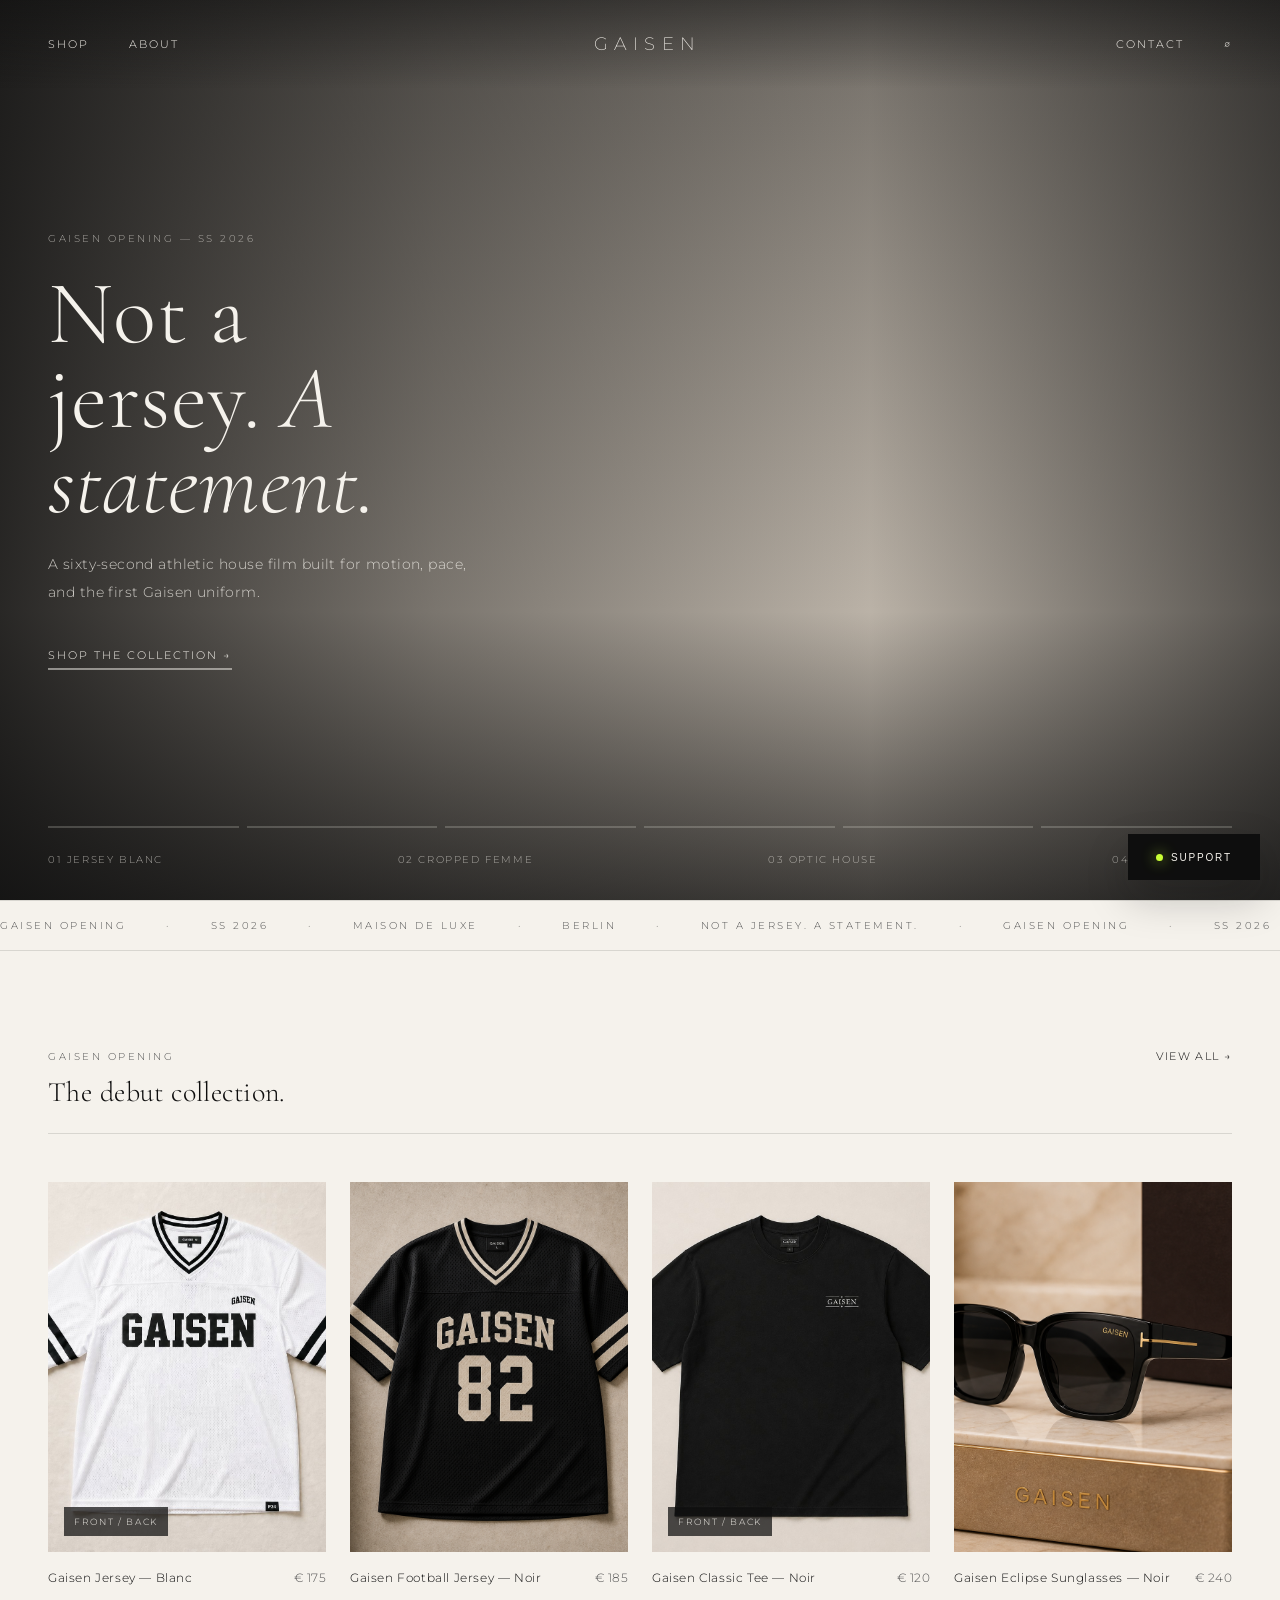
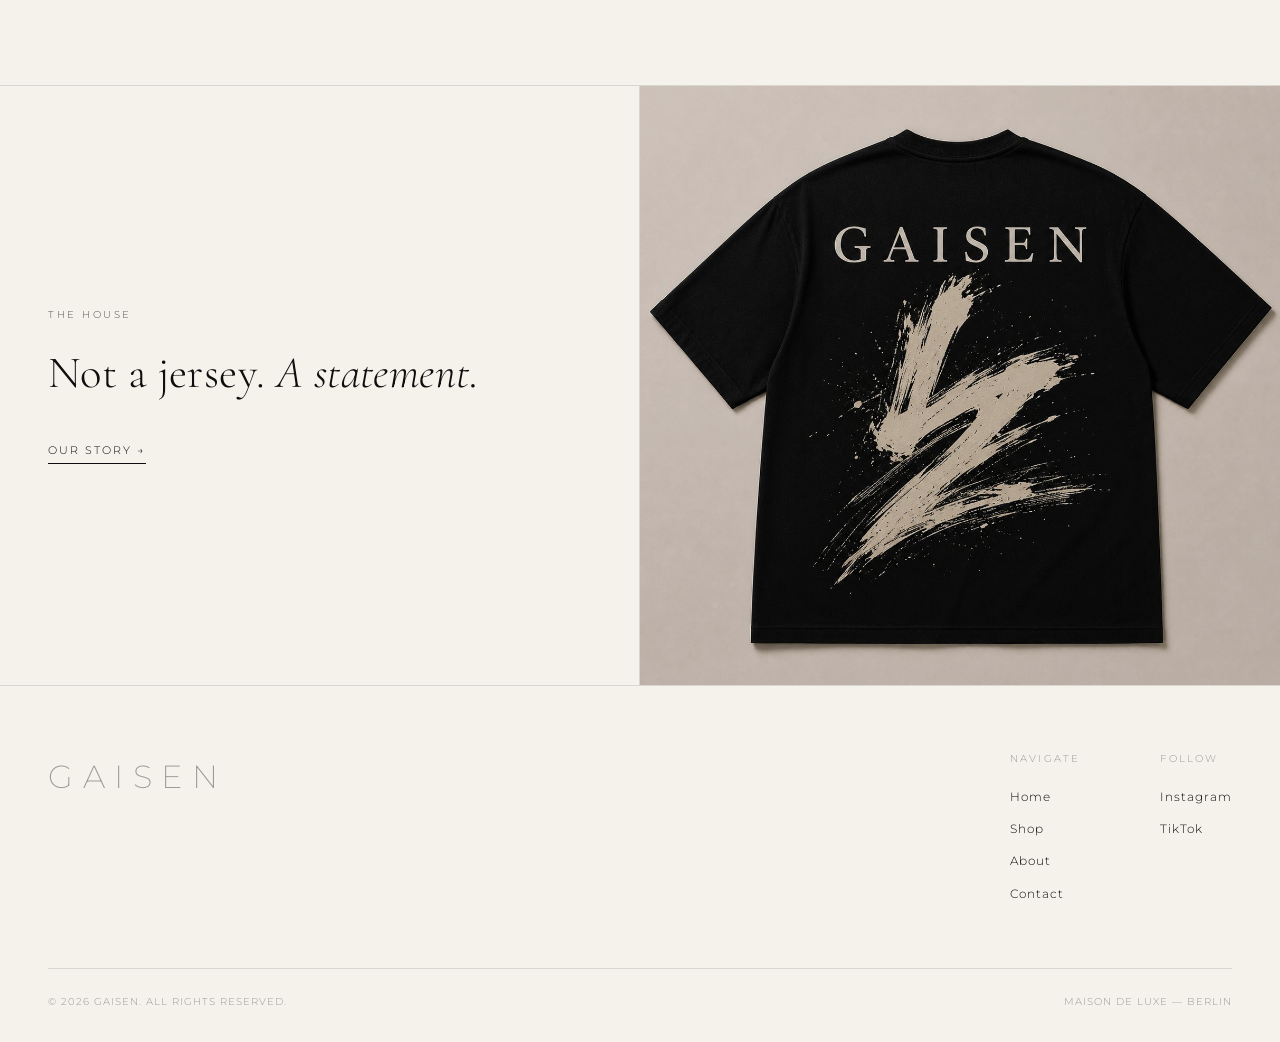
==== index.html @ d7616a2f "Add files via upload" ====
<!DOCTYPE html>
<html lang="en">
<head>
  <meta charset="UTF-8" />
  <meta name="viewport" content="width=device-width, initial-scale=1.0" />
  <title>Gaisen — Maison de Luxe</title>
  <link rel="preconnect" href="https://fonts.googleapis.com">
  <link href="https://fonts.googleapis.com/css2?family=Cormorant+Garamond:ital,wght@0,300;0,400;1,300;1,400&family=Montserrat:wght@200;300;400&display=swap" rel="stylesheet">
  <link rel="stylesheet" href="style.css">
</head>
<body class="home-page">

  <nav class="nav">
    <div class="nav-left">
      <a href="shop.html">Shop</a>
      <a href="about.html">About</a>
    </div>
    <a href="index.html" class="nav-logo">GAISEN</a>
    <div class="nav-right">
      <a href="contact.html">Contact</a>
      <a href="#">∅</a>
    </div>
  </nav>

  <section class="collection-film hero-film" aria-label="Gaisen collection film">
    <div class="film-stage cinematic-stage">
      <div class="film-scene scene-one">
        <img class="film-bg" src="film-jersey-blanc.png" alt="">
        <div class="film-subject"><img src="film-jersey-blanc.png" alt="Gaisen Jersey Blanc editorial look"></div>
        <p class="film-signal">OPENING / 01</p>
      </div>
      <div class="film-scene scene-two">
        <img class="film-bg" src="film-cropped-jersey.png" alt="">
        <div class="film-subject"><img src="film-cropped-jersey.png" alt="Gaisen cropped jersey athletic editorial look"></div>
        <p class="film-signal">FORM / 02</p>
      </div>
      <div class="film-scene scene-three">
        <img class="film-bg" src="film-optic-house.png" alt="">
        <div class="film-subject"><img src="film-optic-house.png" alt="Gaisen optic house editorial look"></div>
        <p class="film-signal">OPTIC / 03</p>
      </div>
      <div class="film-scene scene-four">
        <img class="film-bg" src="film-jersey-blanc.png" alt="">
        <div class="film-subject film-subject-wide"><img src="gaisen-football-jersey-noir.png" alt="Gaisen Football Jersey Noir product movement"></div>
        <p class="film-signal">NOIR / 04</p>
      </div>
      <div class="film-scene scene-five">
        <img class="film-bg" src="film-cropped-jersey.png" alt="">
        <div class="film-subject"><img src="film-cropped-jersey.png" alt="Gaisen cropped jersey full athletic look"></div>
        <p class="film-signal">PACE / 05</p>
      </div>
      <div class="film-scene scene-six">
        <img class="film-bg" src="film-optic-house.png" alt="">
        <div class="film-subject"><img src="film-optic-house.png" alt="Gaisen eyewear athletic house look"></div>
        <p class="film-signal">HOUSE / 06</p>
      </div>
    </div>
    <div class="film-copy">
      <p class="label">GAISEN OPENING — SS 2026</p>
      <h1>Not a jersey. <em>A statement.</em></h1>
      <p>A sixty-second athletic house film built for motion, pace, and the first Gaisen uniform.</p>
      <a href="shop.html" class="link-underline">Shop the collection →</a>
    </div>
    <div class="film-meter" aria-hidden="true">
      <span></span><span></span><span></span><span></span><span></span><span></span>
    </div>
    <div class="film-index">
      <span>01 Jersey Blanc</span>
      <span>02 Cropped Femme</span>
      <span>03 Optic House</span>
      <span>04 Noir Uniform</span>
    </div>
  </section>

  <div class="marquee">
    <div class="marquee-track">
      <span>Gaisen Opening</span><span>·</span>
      <span>SS 2026</span><span>·</span>
      <span>Maison de Luxe</span><span>·</span>
      <span>Berlin</span><span>·</span>
      <span>Not a jersey. A statement.</span><span>·</span>
      <span>Gaisen Opening</span><span>·</span>
      <span>SS 2026</span><span>·</span>
      <span>Maison de Luxe</span><span>·</span>
      <span>Berlin</span><span>·</span>
      <span>Not a jersey. A statement.</span><span>·</span>
    </div>
  </div>

  <section class="featured">
    <div class="featured-header">
      <div>
        <p class="label">GAISEN OPENING</p>
        <p style="font-family:'Cormorant Garamond',serif;font-size:28px;font-weight:300;margin-top:4px;">The debut collection.</p>
      </div>
      <a href="shop.html" class="view-all">View all →</a>
    </div>
    <div class="featured-grid">
      <div class="product-card" onclick="window.location='shop.html#jersey-blanc'">
        <div class="product-img img-tall product-gallery-card" style="background:#e8e4dc;">
          <img src="white-jersey-front.png" alt="Gaisen White Jersey Front">
          <img src="white-jersey-back.png" alt="Gaisen White Jersey Back">
          <div class="product-overlay"><span>View</span></div>
        </div>
        <div class="product-meta">
          <p class="product-name">Gaisen Jersey — Blanc</p>
          <p class="product-price">€ 175</p>
        </div>
      </div>
      <div class="product-card" onclick="window.location='shop.html#football-jersey-noir'">
        <div class="product-img img-tall" style="background:#111;">
          <img src="gaisen-football-jersey-noir.png" alt="Gaisen Football Jersey Noir" style="width:100%;height:100%;object-fit:cover;">
          <div class="product-overlay"><span>View</span></div>
        </div>
        <div class="product-meta">
          <p class="product-name">Gaisen Football Jersey — Noir</p>
          <p class="product-price">€ 185</p>
        </div>
      </div>
      <div class="product-card featured-large" onclick="window.location='shop.html#tee-noir'">
        <div class="product-img img-tall product-gallery-card" style="background:#1a1a1a;">
          <img src="tshirt-front.png" alt="Gaisen Black Tee Front">
          <img src="tshirt-back.png" alt="Gaisen Black Tee Back">
          <div class="product-overlay"><span>View</span></div>
        </div>
        <div class="product-meta">
          <p class="product-name">Gaisen Classic Tee — Noir</p>
          <p class="product-price">€ 120</p>
        </div>
      </div>
      <div class="product-card" onclick="window.location='shop.html#eclipse-sunglasses'">
        <div class="product-img img-tall" style="background:#d4c7b6;">
          <img src="gaisen-eclipse-generated.png" alt="Gaisen Eclipse Sunglasses Noir" style="width:100%;height:100%;object-fit:cover;">
          <div class="product-overlay"><span>View</span></div>
        </div>
        <div class="product-meta">
          <p class="product-name">Gaisen Eclipse Sunglasses — Noir</p>
          <p class="product-price">€ 240</p>
        </div>
      </div>
    </div>
  </section>

  <section class="editorial">
    <div class="editorial-text">
      <p class="label">The House</p>
      <h2>Not a jersey. <em>A statement.</em></h2>
      <a href="about.html" class="link-underline">Our story →</a>
    </div>
    <div class="editorial-img" style="background:#1a1a1a;">
      <img src="tshirt-back.png" alt="Gaisen Tee Back" style="width:100%;height:100%;object-fit:cover;opacity:0.9;">
    </div>
  </section>

  <footer class="footer">
    <div class="footer-top">
      <div class="footer-brand">GAISEN</div>
      <div class="footer-links">
        <div>
          <p class="footer-col-title">Navigate</p>
          <a href="index.html">Home</a>
          <a href="shop.html">Shop</a>
          <a href="about.html">About</a>
          <a href="contact.html">Contact</a>
        </div>
        <div>
          <p class="footer-col-title">Follow</p>
          <a href="#">Instagram</a>
          <a href="#">TikTok</a>
        </div>
      </div>
    </div>
    <div class="footer-bottom">
      <p>© 2026 Gaisen. All rights reserved.</p>
      <p>Maison de Luxe — Berlin</p>
    </div>
  </footer>

  <script src="support-bot.js"></script>
</body>
</html>
---- style.css ----
/* ── Reset ── */
*, *::before, *::after { margin: 0; padding: 0; box-sizing: border-box; }

/* ── Variables ── */
:root {
  --cream: #F5F2EC;
  --ink: #0E0E0E;
  --ink-light: #555;
  --ink-faint: #999;
  --border: rgba(14,14,14,0.12);
  --font-display: 'Cormorant Garamond', Georgia, serif;
  --font-body: 'Montserrat', sans-serif;
}

html { scroll-behavior: smooth; }

body {
  background: var(--cream);
  color: var(--ink);
  font-family: var(--font-body);
  font-weight: 300;
  font-size: 14px;
  letter-spacing: 0.03em;
  line-height: 1.7;
  cursor: default;
}

a { color: inherit; text-decoration: none; }
img { display: block; width: 100%; }

/* ── Nav ── */
.nav {
  position: fixed;
  top: 0; left: 0; right: 0;
  display: flex;
  align-items: center;
  justify-content: space-between;
  padding: 1.8rem 3rem;
  z-index: 100;
  mix-blend-mode: multiply;
}
.nav-logo {
  font-family: var(--font-body);
  font-weight: 200;
  font-size: 18px;
  letter-spacing: 0.35em;
}
.nav-left, .nav-right {
  display: flex;
  gap: 2.5rem;
}
.nav-left a, .nav-right a {
  font-size: 11px;
  letter-spacing: 0.18em;
  text-transform: uppercase;
  transition: opacity 0.2s;
}
.nav-left a:hover, .nav-right a:hover { opacity: 0.5; }
.cart-link {
  border: 0;
  background: transparent;
  color: inherit;
  cursor: pointer;
  font-family: var(--font-body);
  font-size: 11px;
  font-weight: 300;
  letter-spacing: 0.18em;
  text-transform: uppercase;
  transition: opacity 0.2s;
}
.cart-link:hover { opacity: 0.5; }

.home-page .nav {
  color: var(--cream);
  mix-blend-mode: normal;
  background: linear-gradient(180deg, rgba(14,14,14,0.48), rgba(14,14,14,0));
}

/* Support Bot */
.support-bot {
  position: fixed;
  right: 1.25rem;
  bottom: 1.25rem;
  z-index: 260;
  font-family: var(--font-body);
}

.support-toggle {
  min-width: 132px;
  height: 46px;
  border: 1px solid var(--ink);
  background: var(--ink);
  color: var(--cream);
  cursor: pointer;
  display: inline-flex;
  align-items: center;
  justify-content: center;
  gap: 0.5rem;
  font-size: 10px;
  letter-spacing: 0.18em;
  text-transform: uppercase;
  box-shadow: 0 18px 42px rgba(14,14,14,0.22);
}

.support-dot {
  width: 7px;
  height: 7px;
  border-radius: 50%;
  background: #c9ff35;
  box-shadow: 0 0 14px rgba(201,255,53,0.84);
}

.support-panel {
  position: absolute;
  right: 0;
  bottom: 3.65rem;
  width: min(390px, calc(100vw - 2.5rem));
  max-height: min(680px, calc(100vh - 7rem));
  border: 1px solid var(--border);
  background: var(--cream);
  box-shadow: 0 28px 80px rgba(14,14,14,0.28);
  display: none;
  overflow: hidden;
}

.support-bot.is-open .support-panel { display: flex; flex-direction: column; }

.support-head {
  background: var(--ink);
  color: var(--cream);
  padding: 1rem;
  position: relative;
}

.support-label {
  font-size: 9px;
  letter-spacing: 0.24em;
  text-transform: uppercase;
  color: rgba(245,242,236,0.62);
  margin-bottom: 0.4rem;
}

.support-title {
  font-family: var(--font-display);
  font-size: 30px;
  font-weight: 300;
  line-height: 1;
}

.support-close {
  position: absolute;
  top: 0.9rem;
  right: 0.9rem;
  width: 34px;
  height: 34px;
  border: 1px solid rgba(245,242,236,0.24);
  background: transparent;
  color: var(--cream);
  cursor: pointer;
  font-size: 18px;
}

.support-messages {
  padding: 1rem;
  display: flex;
  flex-direction: column;
  gap: 0.7rem;
  overflow: auto;
  min-height: 260px;
}

.support-message {
  max-width: 88%;
  padding: 0.75rem 0.85rem;
  border: 1px solid var(--border);
  font-size: 12px;
  line-height: 1.65;
}

.support-message.bot {
  align-self: flex-start;
  background: #faf8f2;
}

.support-message.user {
  align-self: flex-end;
  background: var(--ink);
  color: var(--cream);
  border-color: var(--ink);
}

.support-chips {
  display: flex;
  gap: 0.45rem;
  flex-wrap: wrap;
  padding: 0 1rem 1rem;
}

.support-chip {
  border: 1px solid var(--border);
  background: transparent;
  color: var(--ink-light);
  cursor: pointer;
  font-family: var(--font-body);
  font-size: 9px;
  letter-spacing: 0.16em;
  text-transform: uppercase;
  padding: 0.55rem 0.65rem;
}

.support-form {
  display: grid;
  grid-template-columns: 1fr auto;
  border-top: 1px solid var(--border);
}

.support-form input {
  min-width: 0;
  border: 0;
  background: transparent;
  padding: 0.95rem;
  font-family: var(--font-body);
  color: var(--ink);
  outline: none;
}

.support-form button {
  border: 0;
  border-left: 1px solid var(--border);
  background: var(--ink);
  color: var(--cream);
  cursor: pointer;
  font-family: var(--font-body);
  font-size: 10px;
  letter-spacing: 0.18em;
  text-transform: uppercase;
  padding: 0 1rem;
}

@media (max-width: 620px) {
  .support-bot {
    right: 0.8rem;
    bottom: 0.8rem;
  }

  .support-toggle {
    min-width: 112px;
    height: 42px;
  }

  .support-panel {
    width: calc(100vw - 1.6rem);
    max-height: calc(100vh - 5.5rem);
    bottom: 3.25rem;
  }
}

/* ── Hero ── */
.hero {
  min-height: 100vh;
  display: grid;
  grid-template-columns: 1fr 1fr;
  padding-top: 7rem;
  position: relative;
  overflow: hidden;
}
.hero-content {
  display: flex;
  flex-direction: column;
  justify-content: center;
  padding: 4rem 3rem 4rem 3rem;
}
.hero-season {
  font-size: 11px;
  letter-spacing: 0.22em;
  text-transform: uppercase;
  color: var(--ink-light);
  margin-bottom: 2.5rem;
  animation: fadeUp 1s ease both;
}
.hero-title {
  font-family: var(--font-display);
  font-weight: 300;
  font-size: clamp(48px, 6vw, 82px);
  line-height: 1.05;
  margin-bottom: 3rem;
}
.hero-title .line {
  display: block;
  animation: fadeUp 1s ease both;
}
.hero-title .line:nth-child(2) { animation-delay: 0.1s; }
.hero-title .line:nth-child(3) { animation-delay: 0.2s; }
.italic { font-style: italic; }
.hero-cta {
  display: inline-block;
  font-size: 11px;
  letter-spacing: 0.2em;
  text-transform: uppercase;
  border-bottom: 1px solid var(--ink);
  padding-bottom: 3px;
  width: fit-content;
  transition: opacity 0.2s;
  animation: fadeUp 1s ease 0.3s both;
}
.hero-cta:hover { opacity: 0.5; }
.hero-image-placeholder {
  background: #D8D4CB;
  position: relative;
  overflow: hidden;
}
.hero-img-inner {
  position: absolute;
  inset: 0;
  background:
    repeating-linear-gradient(
      45deg,
      transparent,
      transparent 40px,
      rgba(14,14,14,0.03) 40px,
      rgba(14,14,14,0.03) 41px
    );
}
.hero-scroll {
  position: absolute;
  bottom: 2rem;
  left: 3rem;
  font-size: 10px;
  letter-spacing: 0.2em;
  text-transform: uppercase;
  color: var(--ink-faint);
  animation: float 3s ease-in-out infinite;
}

/* ── Marquee ── */
.marquee {
  border-top: 1px solid var(--border);
  border-bottom: 1px solid var(--border);
  overflow: hidden;
  padding: 1rem 0;
}
.marquee-track {
  display: flex;
  gap: 2.5rem;
  white-space: nowrap;
  animation: marquee 20s linear infinite;
  width: max-content;
}
.marquee-track span {
  font-size: 10px;
  letter-spacing: 0.25em;
  text-transform: uppercase;
  color: var(--ink-light);
}

/* ── Featured ── */
.featured {
  padding: 6rem 3rem;
}
.featured-header {
  display: flex;
  justify-content: space-between;
  align-items: baseline;
  margin-bottom: 3rem;
  padding-bottom: 1rem;
  border-bottom: 1px solid var(--border);
}
.label {
  font-size: 10px;
  letter-spacing: 0.25em;
  text-transform: uppercase;
  color: var(--ink-light);
}
.view-all {
  font-size: 11px;
  letter-spacing: 0.12em;
  text-transform: uppercase;
  transition: opacity 0.2s;
}
.view-all:hover { opacity: 0.5; }
.featured-grid {
  display: grid;
  grid-template-columns: repeat(4, minmax(0, 1fr));
  gap: 1.5rem;
}
.product-card {
  cursor: pointer;
}
.product-img {
  background: #D8D4CB;
  position: relative;
  overflow: hidden;
}
.img-tall { aspect-ratio: 3/4; }
.product-overlay {
  position: absolute;
  inset: 0;
  background: rgba(14,14,14,0.6);
  display: flex;
  align-items: center;
  justify-content: center;
  opacity: 0;
  transition: opacity 0.3s;
}
.product-overlay span {
  color: var(--cream);
  font-size: 11px;
  letter-spacing: 0.2em;
  text-transform: uppercase;
}
.product-card:hover .product-overlay { opacity: 1; }
.product-gallery-card {
  position: relative;
}
.product-gallery-card img {
  position: absolute;
  inset: 0;
  height: 100%;
  width: 100%;
  object-fit: cover;
  opacity: 0;
  transition: opacity 0.45s ease, transform 0.7s ease;
}
.product-gallery-card img:first-child {
  opacity: 1;
}
.product-gallery-card:hover img:first-child {
  opacity: 0;
}
.product-gallery-card:hover img:nth-child(2) {
  opacity: 1;
}
.product-gallery-card::after {
  content: "Front / Back";
  position: absolute;
  left: 1rem;
  bottom: 1rem;
  z-index: 2;
  background: rgba(14,14,14,0.72);
  color: var(--cream);
  padding: 0.45rem 0.65rem;
  font-size: 9px;
  letter-spacing: 0.18em;
  text-transform: uppercase;
}
.product-meta {
  display: flex;
  justify-content: space-between;
  gap: 1rem;
  padding: 1rem 0 0;
}
.product-name { font-size: 12px; letter-spacing: 0.05em; }
.product-price { font-size: 12px; color: var(--ink-light); }

@media (max-width: 1000px) {
  .featured-grid {
    grid-template-columns: repeat(2, minmax(0, 1fr));
  }
}

@media (max-width: 650px) {
  .featured-grid {
    grid-template-columns: 1fr;
  }
}

/* ── Editorial ── */
.editorial {
  display: grid;
  grid-template-columns: 1fr 1fr;
  min-height: 600px;
  border-top: 1px solid var(--border);
}
.editorial-text {
  display: flex;
  flex-direction: column;
  justify-content: center;
  padding: 5rem 3rem;
  border-right: 1px solid var(--border);
}
.editorial-text h2 {
  font-family: var(--font-display);
  font-weight: 300;
  font-size: clamp(28px, 3.5vw, 48px);
  line-height: 1.2;
  margin: 1.5rem 0 2.5rem;
}
.link-underline {
  font-size: 11px;
  letter-spacing: 0.18em;
  text-transform: uppercase;
  border-bottom: 1px solid var(--ink);
  padding-bottom: 3px;
  width: fit-content;
  transition: opacity 0.2s;
}
.link-underline:hover { opacity: 0.5; }
.editorial-img {
  background: #C9C4B9;
  background-image: repeating-linear-gradient(
    -45deg,
    transparent,
    transparent 60px,
    rgba(14,14,14,0.03) 60px,
    rgba(14,14,14,0.03) 61px
  );
}

/* ── Footer ── */
.footer {
  border-top: 1px solid var(--border);
  padding: 4rem 3rem 2rem;
}
.footer-top {
  display: flex;
  justify-content: space-between;
  margin-bottom: 4rem;
}
.footer-brand {
  font-family: var(--font-body);
  font-weight: 200;
  font-size: 32px;
  letter-spacing: 0.3em;
  color: var(--ink-faint);
}
.footer-links {
  display: flex;
  gap: 5rem;
}
.footer-links > div {
  display: flex;
  flex-direction: column;
  gap: 0.75rem;
}
.footer-col-title {
  font-size: 10px;
  letter-spacing: 0.22em;
  text-transform: uppercase;
  color: var(--ink-faint);
  margin-bottom: 0.5rem;
}
.footer-links a {
  font-size: 12px;
  letter-spacing: 0.08em;
  transition: opacity 0.2s;
}
.footer-links a:hover { opacity: 0.5; }
.footer-bottom {
  display: flex;
  justify-content: space-between;
  border-top: 1px solid var(--border);
  padding-top: 1.5rem;
  font-size: 10px;
  letter-spacing: 0.1em;
  color: var(--ink-faint);
  text-transform: uppercase;
}

/* ── Page Header (inner pages) ── */
.page-header {
  padding: 12rem 3rem 5rem;
  border-bottom: 1px solid var(--border);
}
.page-header .label { margin-bottom: 1rem; }
.page-header h1 {
  font-family: var(--font-display);
  font-weight: 300;
  font-size: clamp(40px, 6vw, 80px);
  line-height: 1.05;
}

/* ── Shop Page ── */
.shop-grid {
  display: grid;
  grid-template-columns: repeat(3, 1fr);
  gap: 0;
  border-left: 1px solid var(--border);
}
.shop-card {
  border-right: 1px solid var(--border);
  border-bottom: 1px solid var(--border);
  cursor: pointer;
}
.shop-img {
  aspect-ratio: 3/4;
  background: #D8D4CB;
  position: relative;
  overflow: hidden;
}
.shop-img:nth-child(odd) { background: #C9C4B9; }
.shop-info {
  padding: 1.25rem;
  border-top: 1px solid var(--border);
}
.shop-name { font-size: 13px; letter-spacing: 0.05em; margin-bottom: 4px; }
.shop-cat { font-size: 10px; letter-spacing: 0.15em; text-transform: uppercase; color: var(--ink-faint); margin-bottom: 8px; }
.shop-price { font-size: 13px; color: var(--ink-light); }
.shop-filter {
  display: flex;
  gap: 2rem;
  padding: 2rem 3rem;
  border-bottom: 1px solid var(--border);
}
.filter-btn {
  font-size: 10px;
  letter-spacing: 0.2em;
  text-transform: uppercase;
  color: var(--ink-faint);
  cursor: pointer;
  background: none;
  border: none;
  font-family: var(--font-body);
  transition: color 0.2s;
}
.filter-btn:hover, .filter-btn.active { color: var(--ink); }

/* ── About Page ── */
.about-intro {
  display: grid;
  grid-template-columns: 1fr 1fr;
  gap: 0;
}
.about-text {
  padding: 5rem 3rem;
  border-right: 1px solid var(--border);
}
.about-text p {
  font-size: 15px;
  line-height: 2;
  color: var(--ink-light);
  max-width: 480px;
}
.about-text p + p { margin-top: 1.5rem; }
.about-img-block {
  background: #C9C4B9;
  min-height: 500px;
  background-image: repeating-linear-gradient(
    45deg,
    transparent,
    transparent 50px,
    rgba(14,14,14,0.04) 50px,
    rgba(14,14,14,0.04) 51px
  );
}
.about-values {
  display: grid;
  grid-template-columns: repeat(3, 1fr);
  border-top: 1px solid var(--border);
}
.value-item {
  padding: 3rem;
  border-right: 1px solid var(--border);
}
.value-item:last-child { border-right: none; }
.value-num {
  font-family: var(--font-display);
  font-size: 48px;
  font-weight: 300;
  color: var(--ink-faint);
  margin-bottom: 1rem;
}
.value-item h3 {
  font-size: 12px;
  letter-spacing: 0.15em;
  text-transform: uppercase;
  margin-bottom: 0.75rem;
}
.value-item p { font-size: 13px; color: var(--ink-light); line-height: 1.8; }

/* ── Contact Page ── */
.contact-grid {
  display: grid;
  grid-template-columns: 1fr 1fr;
}
.contact-info {
  padding: 5rem 3rem;
  border-right: 1px solid var(--border);
}
.contact-info p {
  font-size: 15px;
  color: var(--ink-light);
  line-height: 2;
  max-width: 400px;
  margin-bottom: 3rem;
}
.contact-detail {
  margin-bottom: 2rem;
}
.contact-detail .label { margin-bottom: 0.5rem; }
.contact-detail a {
  font-size: 14px;
  letter-spacing: 0.05em;
  transition: opacity 0.2s;
}
.contact-detail a:hover { opacity: 0.5; }
.contact-form {
  padding: 5rem 3rem;
}
.form-group { margin-bottom: 2rem; }
.form-group label {
  display: block;
  font-size: 10px;
  letter-spacing: 0.22em;
  text-transform: uppercase;
  color: var(--ink-faint);
  margin-bottom: 0.75rem;
}
.form-group input,
.form-group textarea,
.form-group select {
  width: 100%;
  background: none;
  border: none;
  border-bottom: 1px solid var(--border);
  padding: 0.5rem 0;
  font-family: var(--font-body);
  font-size: 14px;
  font-weight: 300;
  color: var(--ink);
  letter-spacing: 0.05em;
  outline: none;
  transition: border-color 0.2s;
  resize: none;
}
.form-group input:focus,
.form-group textarea:focus,
.form-group select:focus {
  border-bottom-color: var(--ink);
}
.form-group input::placeholder,
.form-group textarea::placeholder { color: var(--ink-faint); }
.form-submit {
  margin-top: 3rem;
  display: flex;
  align-items: center;
  gap: 1rem;
}
.btn-submit {
  font-family: var(--font-body);
  font-weight: 300;
  font-size: 11px;
  letter-spacing: 0.2em;
  text-transform: uppercase;
  background: var(--ink);
  color: var(--cream);
  border: none;
  padding: 1rem 2.5rem;
  cursor: pointer;
  transition: opacity 0.2s;
}
.btn-submit:hover { opacity: 0.75; }

/* ── Animations ── */
@keyframes fadeUp {
  from { opacity: 0; transform: translateY(20px); }
  to { opacity: 1; transform: translateY(0); }
}
@keyframes marquee {
  from { transform: translateX(0); }
  to { transform: translateX(-50%); }
}
@keyframes float {
  0%, 100% { transform: translateY(0); }
  50% { transform: translateY(-6px); }
}

.collection-film {
  min-height: 100vh;
  height: 100svh;
  border-top: 1px solid var(--border);
  position: relative;
  overflow: hidden;
  background: #111;
}

.hero-film {
  border-top: none;
  min-height: 100svh;
  height: 100svh;
}

.film-copy {
  position: absolute;
  left: 3rem;
  top: 50%;
  z-index: 4;
  width: min(430px, calc(100% - 6rem));
  display: flex;
  flex-direction: column;
  justify-content: center;
  transform: translateY(-50%);
  color: var(--cream);
  pointer-events: none;
}

.film-copy h2 {
  font-family: var(--font-display);
  font-size: clamp(38px, 5vw, 72px);
  font-weight: 300;
  line-height: 1;
  margin: 1.5rem 0;
}

.film-copy h1 {
  font-family: var(--font-display);
  font-size: clamp(48px, 7vw, 104px);
  font-weight: 300;
  line-height: 0.95;
  margin: 1.5rem 0;
}

.film-copy p:not(.label) {
  color: rgba(245,242,236,0.78);
  font-size: 14px;
  line-height: 2;
  margin-bottom: 2.5rem;
  max-width: 520px;
}

.film-copy .label {
  color: rgba(245,242,236,0.62);
}

.film-copy .link-underline {
  border-bottom-color: var(--cream);
  pointer-events: auto;
}

.film-stage {
  position: relative;
  width: 100%;
  height: 100%;
  min-height: 100%;
  overflow: hidden;
  background:
    radial-gradient(circle at 62% 50%, rgba(245,242,236,0.12), rgba(14,14,14,0) 36%),
    linear-gradient(90deg, #0a0a0a, #171412 52%, #0a0a0a);
}

.film-stage::after {
  content: "";
  position: absolute;
  inset: 0;
  z-index: 3;
  pointer-events: none;
  background:
    linear-gradient(90deg, rgba(14,14,14,0.86), rgba(14,14,14,0.42) 34%, rgba(14,14,14,0.08) 68%, rgba(14,14,14,0.62)),
    linear-gradient(0deg, rgba(14,14,14,0.72), rgba(14,14,14,0) 32%, rgba(14,14,14,0.42));
}

.film-frame {
  position: absolute;
  inset: 0;
  opacity: 0;
  animation: filmCycle 24s infinite;
  display: flex;
  align-items: center;
  justify-content: center;
}

.film-frame img {
  width: 100%;
  height: 100%;
  object-fit: contain;
  object-position: center center;
  transform: none;
  animation: none;
}

.cinematic-stage {
  background: #c9c0b4;
}

.film-scene {
  position: absolute;
  inset: 0;
  opacity: 0;
  overflow: hidden;
  animation: filmScene 60s linear infinite;
}

.scene-one { animation-delay: 0s; }
.scene-two { animation-delay: 10s; }
.scene-three { animation-delay: 20s; }
.scene-four { animation-delay: 30s; }
.scene-five { animation-delay: 40s; }
.scene-six { animation-delay: 50s; }

.film-bg {
  position: absolute;
  inset: -5%;
  width: 110%;
  height: 110%;
  object-fit: cover;
  filter: blur(28px) saturate(0.82) brightness(0.72);
  transform: scale(1.08);
}

.film-subject {
  position: absolute;
  inset: 0;
  display: flex;
  justify-content: center;
  align-items: center;
  transform-origin: center;
  animation: subjectMotion 10s ease-in-out infinite;
}

.film-subject img {
  width: min(56vw, 760px);
  height: min(92vh, 980px);
  object-fit: contain;
  object-position: center;
  filter: drop-shadow(0 28px 70px rgba(0,0,0,0.42));
}

.film-subject-wide img {
  width: min(64vw, 900px);
  height: min(82vh, 820px);
}

.film-signal {
  position: absolute;
  right: 3rem;
  top: 50%;
  z-index: 4;
  color: rgba(245,242,236,0.64);
  font-size: 10px;
  letter-spacing: 0.28em;
  text-transform: uppercase;
  writing-mode: vertical-rl;
}

.film-meter {
  position: absolute;
  z-index: 6;
  left: 3rem;
  right: 3rem;
  bottom: 4.5rem;
  display: grid;
  grid-template-columns: repeat(6, 1fr);
  gap: 0.5rem;
}

.film-meter span {
  height: 2px;
  background: rgba(245,242,236,0.2);
  overflow: hidden;
  position: relative;
}

.film-meter span::after {
  content: "";
  position: absolute;
  inset: 0;
  background: var(--cream);
  transform: scaleX(0);
  transform-origin: left;
  animation: meterPulse 10s linear infinite;
}

.film-meter span:nth-child(1)::after { animation-delay: 0s; }
.film-meter span:nth-child(2)::after { animation-delay: 10s; }
.film-meter span:nth-child(3)::after { animation-delay: 20s; }
.film-meter span:nth-child(4)::after { animation-delay: 30s; }
.film-meter span:nth-child(5)::after { animation-delay: 40s; }
.film-meter span:nth-child(6)::after { animation-delay: 50s; }

.frame-two { animation-delay: 6s; }
.frame-three { animation-delay: 12s; }
.frame-four { animation-delay: 18s; }
.frame-two img { animation-delay: 6s; }
.frame-three img { animation-delay: 12s; }
.frame-four img { animation-delay: 18s; }

.film-index {
  position: absolute;
  z-index: 5;
  left: 3rem;
  right: 3rem;
  bottom: 2rem;
  display: flex;
  justify-content: space-between;
  gap: 1rem;
  color: rgba(245,242,236,0.62);
  font-size: 10px;
  letter-spacing: 0.16em;
  text-transform: uppercase;
}

@keyframes filmCycle {
  0% { opacity: 0; }
  6% { opacity: 1; }
  25% { opacity: 1; }
  31% { opacity: 0; }
  100% { opacity: 0; }
}

@keyframes filmDrift {
  0%, 100% { transform: none; }
}

@keyframes filmScene {
  0% { opacity: 0; }
  1.5% { opacity: 1; }
  15% { opacity: 1; }
  16.6% { opacity: 0; }
  100% { opacity: 0; }
}

@keyframes subjectMotion {
  0% { transform: scale(1) translate3d(0, 0, 0); }
  50% { transform: scale(1.035) translate3d(1.2%, -0.8%, 0); }
  100% { transform: scale(1.01) translate3d(-0.8%, 0.5%, 0); }
}

@keyframes meterPulse {
  0% { transform: scaleX(0); opacity: 1; }
  92% { transform: scaleX(1); opacity: 1; }
  100% { transform: scaleX(1); opacity: 0; }
}

@media (max-width: 900px) {
  .collection-film {
    height: 100svh;
    min-height: 100svh;
  }

  .film-copy {
    left: 1.25rem;
    right: 1.25rem;
    bottom: 6rem;
    top: auto;
    width: auto;
    transform: none;
  }

  .film-copy h1 {
    font-size: clamp(42px, 14vw, 74px);
  }

  .film-stage {
    min-height: 100%;
  }

  .film-index {
    left: 1.25rem;
    right: 1.25rem;
    bottom: 1.25rem;
    flex-wrap: wrap;
    justify-content: flex-start;
    row-gap: 0.6rem;
  }

  .film-subject img {
    width: min(92vw, 620px);
    height: min(76vh, 820px);
  }

  .film-meter {
    left: 1.25rem;
    right: 1.25rem;
    bottom: 4rem;
  }

  .film-signal {
    right: 1.25rem;
  }
}
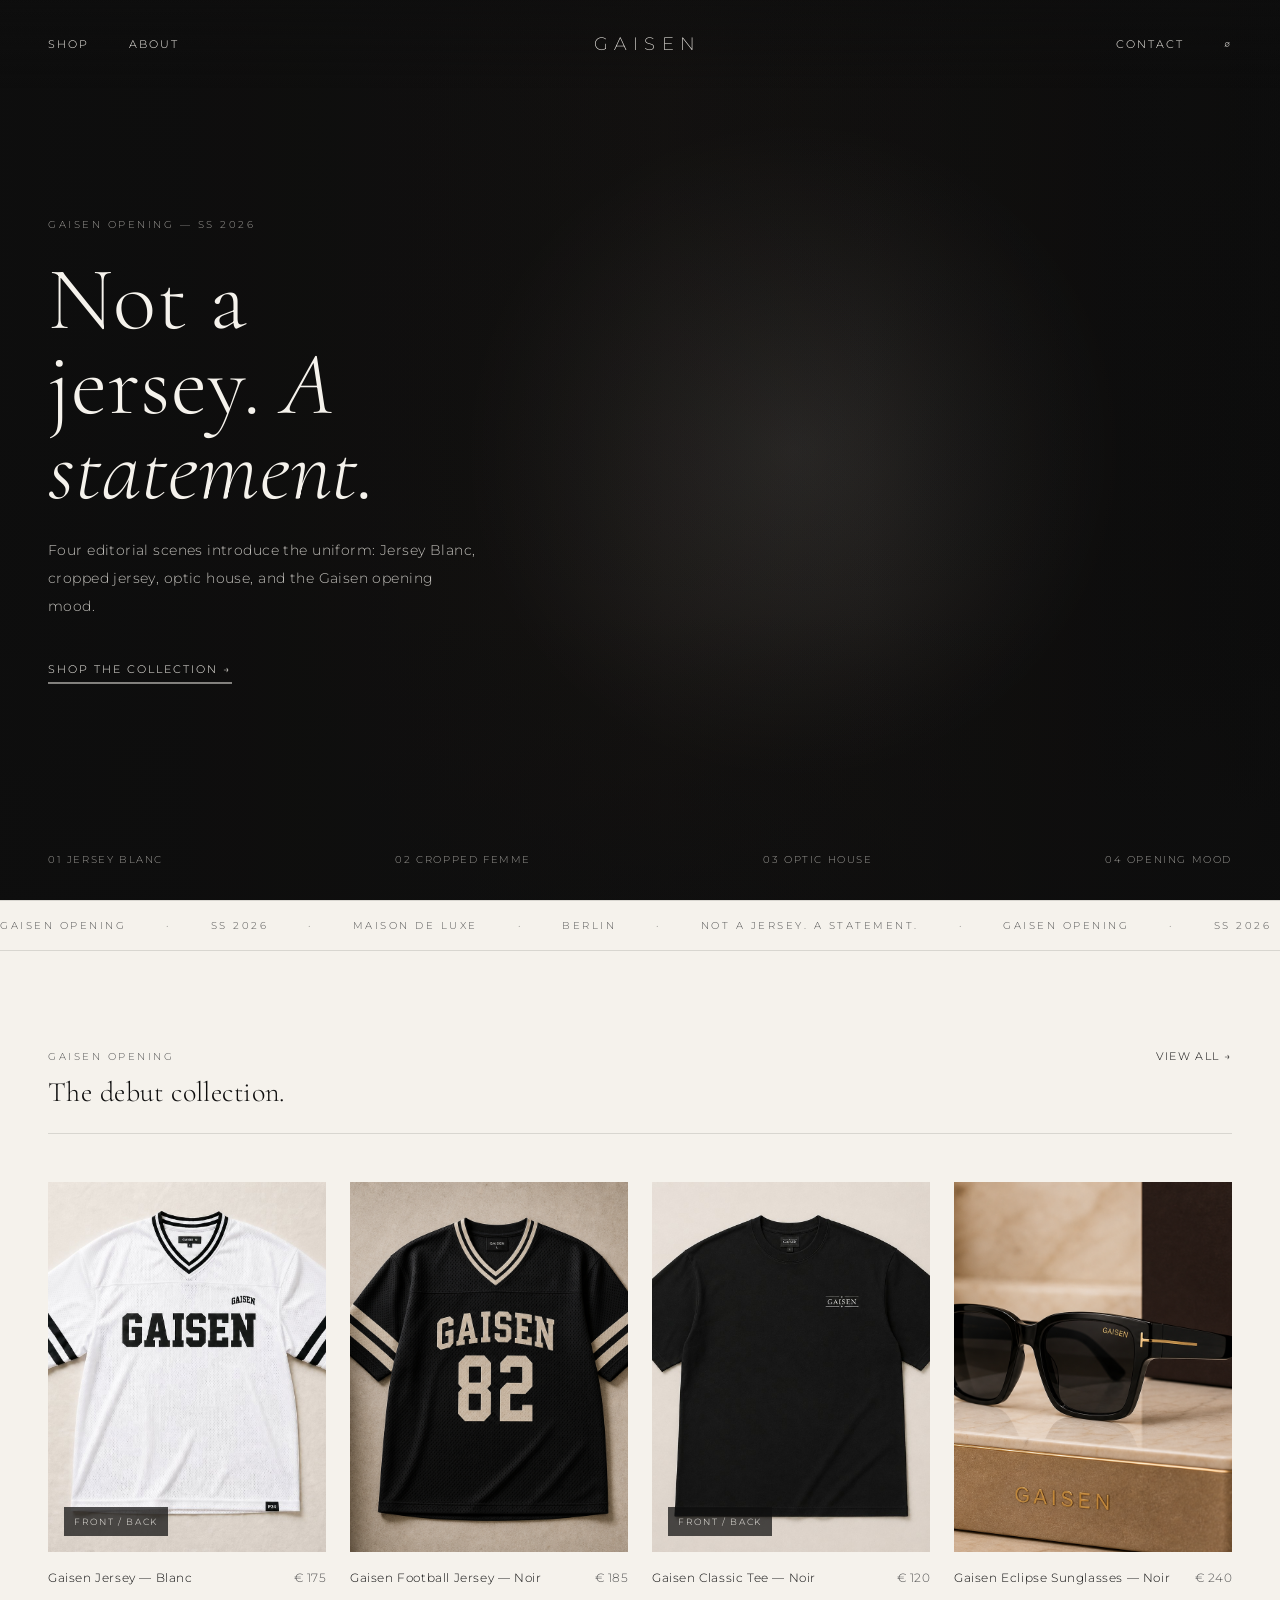
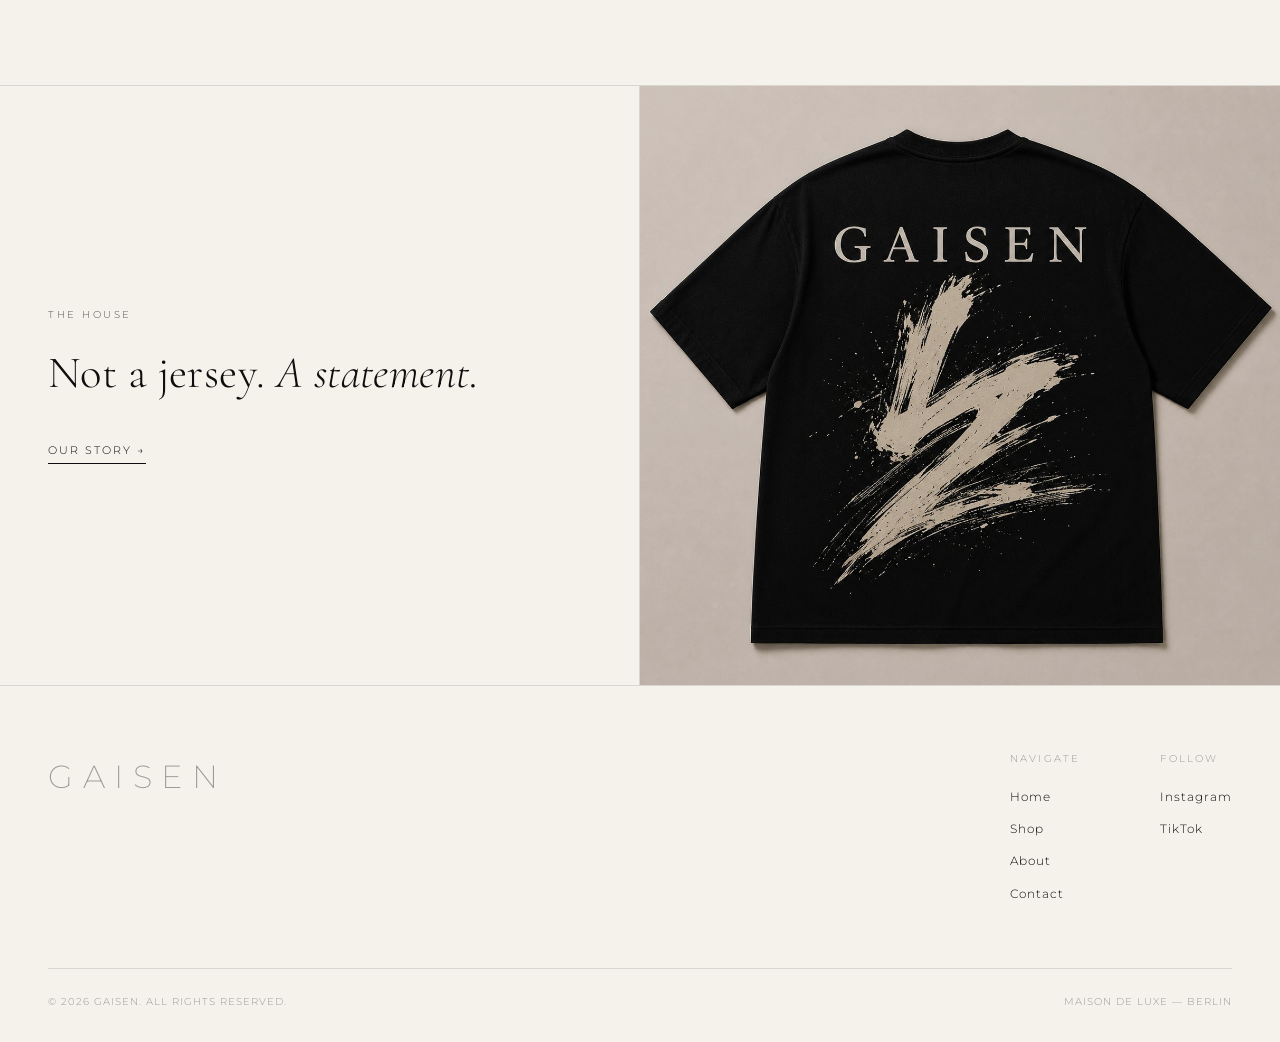
==== commit 04aa011f: "Add files via upload" ====
--- a/index.html
+++ b/index.html
@@ -23,52 +23,31 @@
   </nav>
 
   <section class="collection-film hero-film" aria-label="Gaisen collection film">
-    <div class="film-stage cinematic-stage">
-      <div class="film-scene scene-one">
-        <img class="film-bg" src="film-jersey-blanc.png" alt="">
-        <div class="film-subject"><img src="film-jersey-blanc.png" alt="Gaisen Jersey Blanc editorial look"></div>
-        <p class="film-signal">OPENING / 01</p>
+    <div class="film-stage">
+      <div class="film-frame frame-one">
+        <img src="film-jersey-blanc.png" alt="Gaisen collection film still with white jersey">
       </div>
-      <div class="film-scene scene-two">
-        <img class="film-bg" src="film-cropped-jersey.png" alt="">
-        <div class="film-subject"><img src="film-cropped-jersey.png" alt="Gaisen cropped jersey athletic editorial look"></div>
-        <p class="film-signal">FORM / 02</p>
+      <div class="film-frame frame-two">
+        <img src="film-cropped-jersey.png" alt="Gaisen collection film still with cropped jersey">
       </div>
-      <div class="film-scene scene-three">
-        <img class="film-bg" src="film-optic-house.png" alt="">
-        <div class="film-subject"><img src="film-optic-house.png" alt="Gaisen optic house editorial look"></div>
-        <p class="film-signal">OPTIC / 03</p>
+      <div class="film-frame frame-three">
+        <img src="film-optic-house.png" alt="Gaisen collection film still with eyewear">
       </div>
-      <div class="film-scene scene-four">
-        <img class="film-bg" src="film-jersey-blanc.png" alt="">
-        <div class="film-subject film-subject-wide"><img src="gaisen-football-jersey-noir.png" alt="Gaisen Football Jersey Noir product movement"></div>
-        <p class="film-signal">NOIR / 04</p>
-      </div>
-      <div class="film-scene scene-five">
-        <img class="film-bg" src="film-cropped-jersey.png" alt="">
-        <div class="film-subject"><img src="film-cropped-jersey.png" alt="Gaisen cropped jersey full athletic look"></div>
-        <p class="film-signal">PACE / 05</p>
-      </div>
-      <div class="film-scene scene-six">
-        <img class="film-bg" src="film-optic-house.png" alt="">
-        <div class="film-subject"><img src="film-optic-house.png" alt="Gaisen eyewear athletic house look"></div>
-        <p class="film-signal">HOUSE / 06</p>
+      <div class="film-frame frame-four">
+        <img src="film-jersey-blanc.png" alt="Gaisen collection film still with white jersey full look">
       </div>
     </div>
     <div class="film-copy">
       <p class="label">GAISEN OPENING — SS 2026</p>
       <h1>Not a jersey. <em>A statement.</em></h1>
-      <p>A sixty-second athletic house film built for motion, pace, and the first Gaisen uniform.</p>
+      <p>Four editorial scenes introduce the uniform: Jersey Blanc, cropped jersey, optic house, and the Gaisen opening mood.</p>
       <a href="shop.html" class="link-underline">Shop the collection →</a>
-    </div>
-    <div class="film-meter" aria-hidden="true">
-      <span></span><span></span><span></span><span></span><span></span><span></span>
     </div>
     <div class="film-index">
       <span>01 Jersey Blanc</span>
       <span>02 Cropped Femme</span>
       <span>03 Optic House</span>
-      <span>04 Noir Uniform</span>
+      <span>04 Opening Mood</span>
     </div>
   </section>
 
@@ -176,6 +155,5 @@
     </div>
   </footer>
 
-  <script src="support-bot.js"></script>
 </body>
 </html>
--- a/style.css
+++ b/style.css
@@ -74,185 +74,6 @@
   color: var(--cream);
   mix-blend-mode: normal;
   background: linear-gradient(180deg, rgba(14,14,14,0.48), rgba(14,14,14,0));
-}
-
-/* Support Bot */
-.support-bot {
-  position: fixed;
-  right: 1.25rem;
-  bottom: 1.25rem;
-  z-index: 260;
-  font-family: var(--font-body);
-}
-
-.support-toggle {
-  min-width: 132px;
-  height: 46px;
-  border: 1px solid var(--ink);
-  background: var(--ink);
-  color: var(--cream);
-  cursor: pointer;
-  display: inline-flex;
-  align-items: center;
-  justify-content: center;
-  gap: 0.5rem;
-  font-size: 10px;
-  letter-spacing: 0.18em;
-  text-transform: uppercase;
-  box-shadow: 0 18px 42px rgba(14,14,14,0.22);
-}
-
-.support-dot {
-  width: 7px;
-  height: 7px;
-  border-radius: 50%;
-  background: #c9ff35;
-  box-shadow: 0 0 14px rgba(201,255,53,0.84);
-}
-
-.support-panel {
-  position: absolute;
-  right: 0;
-  bottom: 3.65rem;
-  width: min(390px, calc(100vw - 2.5rem));
-  max-height: min(680px, calc(100vh - 7rem));
-  border: 1px solid var(--border);
-  background: var(--cream);
-  box-shadow: 0 28px 80px rgba(14,14,14,0.28);
-  display: none;
-  overflow: hidden;
-}
-
-.support-bot.is-open .support-panel { display: flex; flex-direction: column; }
-
-.support-head {
-  background: var(--ink);
-  color: var(--cream);
-  padding: 1rem;
-  position: relative;
-}
-
-.support-label {
-  font-size: 9px;
-  letter-spacing: 0.24em;
-  text-transform: uppercase;
-  color: rgba(245,242,236,0.62);
-  margin-bottom: 0.4rem;
-}
-
-.support-title {
-  font-family: var(--font-display);
-  font-size: 30px;
-  font-weight: 300;
-  line-height: 1;
-}
-
-.support-close {
-  position: absolute;
-  top: 0.9rem;
-  right: 0.9rem;
-  width: 34px;
-  height: 34px;
-  border: 1px solid rgba(245,242,236,0.24);
-  background: transparent;
-  color: var(--cream);
-  cursor: pointer;
-  font-size: 18px;
-}
-
-.support-messages {
-  padding: 1rem;
-  display: flex;
-  flex-direction: column;
-  gap: 0.7rem;
-  overflow: auto;
-  min-height: 260px;
-}
-
-.support-message {
-  max-width: 88%;
-  padding: 0.75rem 0.85rem;
-  border: 1px solid var(--border);
-  font-size: 12px;
-  line-height: 1.65;
-}
-
-.support-message.bot {
-  align-self: flex-start;
-  background: #faf8f2;
-}
-
-.support-message.user {
-  align-self: flex-end;
-  background: var(--ink);
-  color: var(--cream);
-  border-color: var(--ink);
-}
-
-.support-chips {
-  display: flex;
-  gap: 0.45rem;
-  flex-wrap: wrap;
-  padding: 0 1rem 1rem;
-}
-
-.support-chip {
-  border: 1px solid var(--border);
-  background: transparent;
-  color: var(--ink-light);
-  cursor: pointer;
-  font-family: var(--font-body);
-  font-size: 9px;
-  letter-spacing: 0.16em;
-  text-transform: uppercase;
-  padding: 0.55rem 0.65rem;
-}
-
-.support-form {
-  display: grid;
-  grid-template-columns: 1fr auto;
-  border-top: 1px solid var(--border);
-}
-
-.support-form input {
-  min-width: 0;
-  border: 0;
-  background: transparent;
-  padding: 0.95rem;
-  font-family: var(--font-body);
-  color: var(--ink);
-  outline: none;
-}
-
-.support-form button {
-  border: 0;
-  border-left: 1px solid var(--border);
-  background: var(--ink);
-  color: var(--cream);
-  cursor: pointer;
-  font-family: var(--font-body);
-  font-size: 10px;
-  letter-spacing: 0.18em;
-  text-transform: uppercase;
-  padding: 0 1rem;
-}
-
-@media (max-width: 620px) {
-  .support-bot {
-    right: 0.8rem;
-    bottom: 0.8rem;
-  }
-
-  .support-toggle {
-    min-width: 112px;
-    height: 42px;
-  }
-
-  .support-panel {
-    width: calc(100vw - 1.6rem);
-    max-height: calc(100vh - 5.5rem);
-    bottom: 3.25rem;
-  }
 }
 
 /* ── Hero ── */
@@ -867,105 +688,6 @@
   animation: none;
 }
 
-.cinematic-stage {
-  background: #c9c0b4;
-}
-
-.film-scene {
-  position: absolute;
-  inset: 0;
-  opacity: 0;
-  overflow: hidden;
-  animation: filmScene 60s linear infinite;
-}
-
-.scene-one { animation-delay: 0s; }
-.scene-two { animation-delay: 10s; }
-.scene-three { animation-delay: 20s; }
-.scene-four { animation-delay: 30s; }
-.scene-five { animation-delay: 40s; }
-.scene-six { animation-delay: 50s; }
-
-.film-bg {
-  position: absolute;
-  inset: -5%;
-  width: 110%;
-  height: 110%;
-  object-fit: cover;
-  filter: blur(28px) saturate(0.82) brightness(0.72);
-  transform: scale(1.08);
-}
-
-.film-subject {
-  position: absolute;
-  inset: 0;
-  display: flex;
-  justify-content: center;
-  align-items: center;
-  transform-origin: center;
-  animation: subjectMotion 10s ease-in-out infinite;
-}
-
-.film-subject img {
-  width: min(56vw, 760px);
-  height: min(92vh, 980px);
-  object-fit: contain;
-  object-position: center;
-  filter: drop-shadow(0 28px 70px rgba(0,0,0,0.42));
-}
-
-.film-subject-wide img {
-  width: min(64vw, 900px);
-  height: min(82vh, 820px);
-}
-
-.film-signal {
-  position: absolute;
-  right: 3rem;
-  top: 50%;
-  z-index: 4;
-  color: rgba(245,242,236,0.64);
-  font-size: 10px;
-  letter-spacing: 0.28em;
-  text-transform: uppercase;
-  writing-mode: vertical-rl;
-}
-
-.film-meter {
-  position: absolute;
-  z-index: 6;
-  left: 3rem;
-  right: 3rem;
-  bottom: 4.5rem;
-  display: grid;
-  grid-template-columns: repeat(6, 1fr);
-  gap: 0.5rem;
-}
-
-.film-meter span {
-  height: 2px;
-  background: rgba(245,242,236,0.2);
-  overflow: hidden;
-  position: relative;
-}
-
-.film-meter span::after {
-  content: "";
-  position: absolute;
-  inset: 0;
-  background: var(--cream);
-  transform: scaleX(0);
-  transform-origin: left;
-  animation: meterPulse 10s linear infinite;
-}
-
-.film-meter span:nth-child(1)::after { animation-delay: 0s; }
-.film-meter span:nth-child(2)::after { animation-delay: 10s; }
-.film-meter span:nth-child(3)::after { animation-delay: 20s; }
-.film-meter span:nth-child(4)::after { animation-delay: 30s; }
-.film-meter span:nth-child(5)::after { animation-delay: 40s; }
-.film-meter span:nth-child(6)::after { animation-delay: 50s; }
-
 .frame-two { animation-delay: 6s; }
 .frame-three { animation-delay: 12s; }
 .frame-four { animation-delay: 18s; }
@@ -998,26 +720,6 @@
 
 @keyframes filmDrift {
   0%, 100% { transform: none; }
-}
-
-@keyframes filmScene {
-  0% { opacity: 0; }
-  1.5% { opacity: 1; }
-  15% { opacity: 1; }
-  16.6% { opacity: 0; }
-  100% { opacity: 0; }
-}
-
-@keyframes subjectMotion {
-  0% { transform: scale(1) translate3d(0, 0, 0); }
-  50% { transform: scale(1.035) translate3d(1.2%, -0.8%, 0); }
-  100% { transform: scale(1.01) translate3d(-0.8%, 0.5%, 0); }
-}
-
-@keyframes meterPulse {
-  0% { transform: scaleX(0); opacity: 1; }
-  92% { transform: scaleX(1); opacity: 1; }
-  100% { transform: scaleX(1); opacity: 0; }
 }
 
 @media (max-width: 900px) {
@@ -1051,19 +753,4 @@
     justify-content: flex-start;
     row-gap: 0.6rem;
   }
-
-  .film-subject img {
-    width: min(92vw, 620px);
-    height: min(76vh, 820px);
-  }
-
-  .film-meter {
-    left: 1.25rem;
-    right: 1.25rem;
-    bottom: 4rem;
-  }
-
-  .film-signal {
-    right: 1.25rem;
-  }
-}
+}
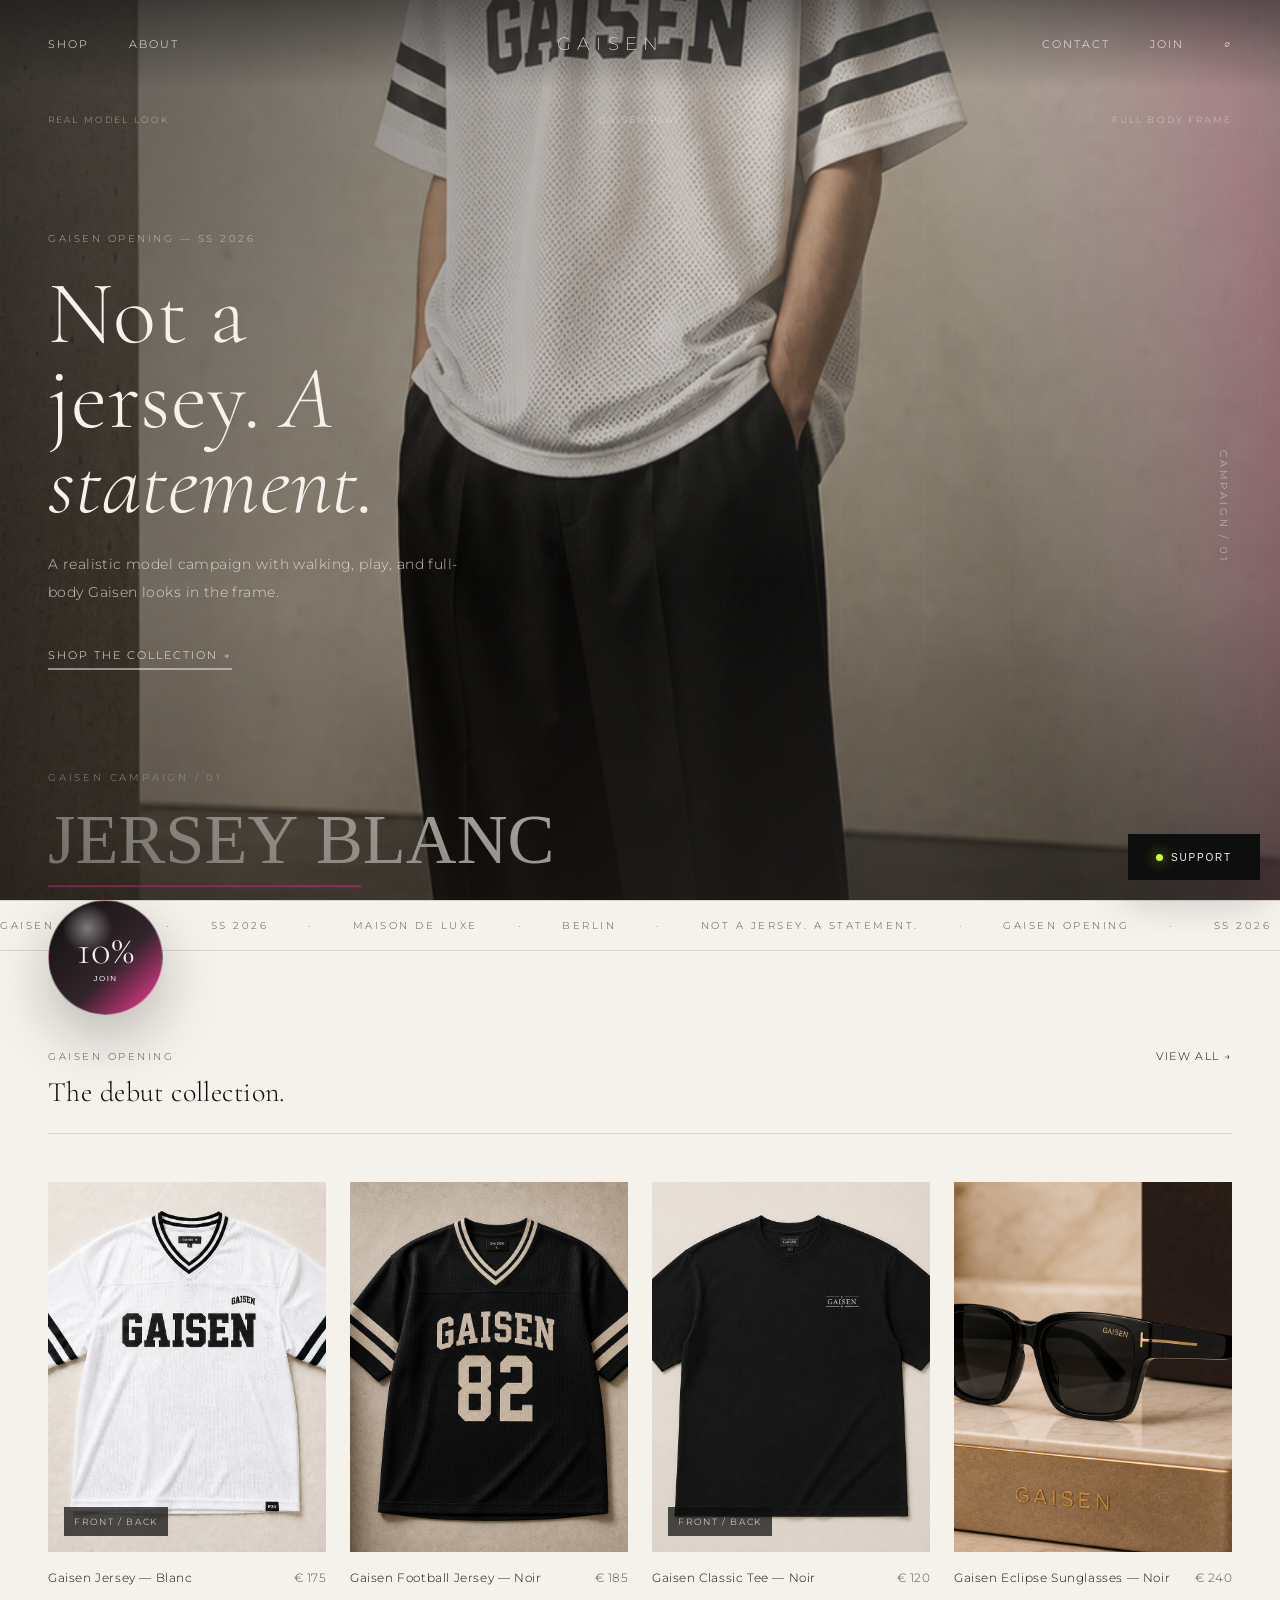
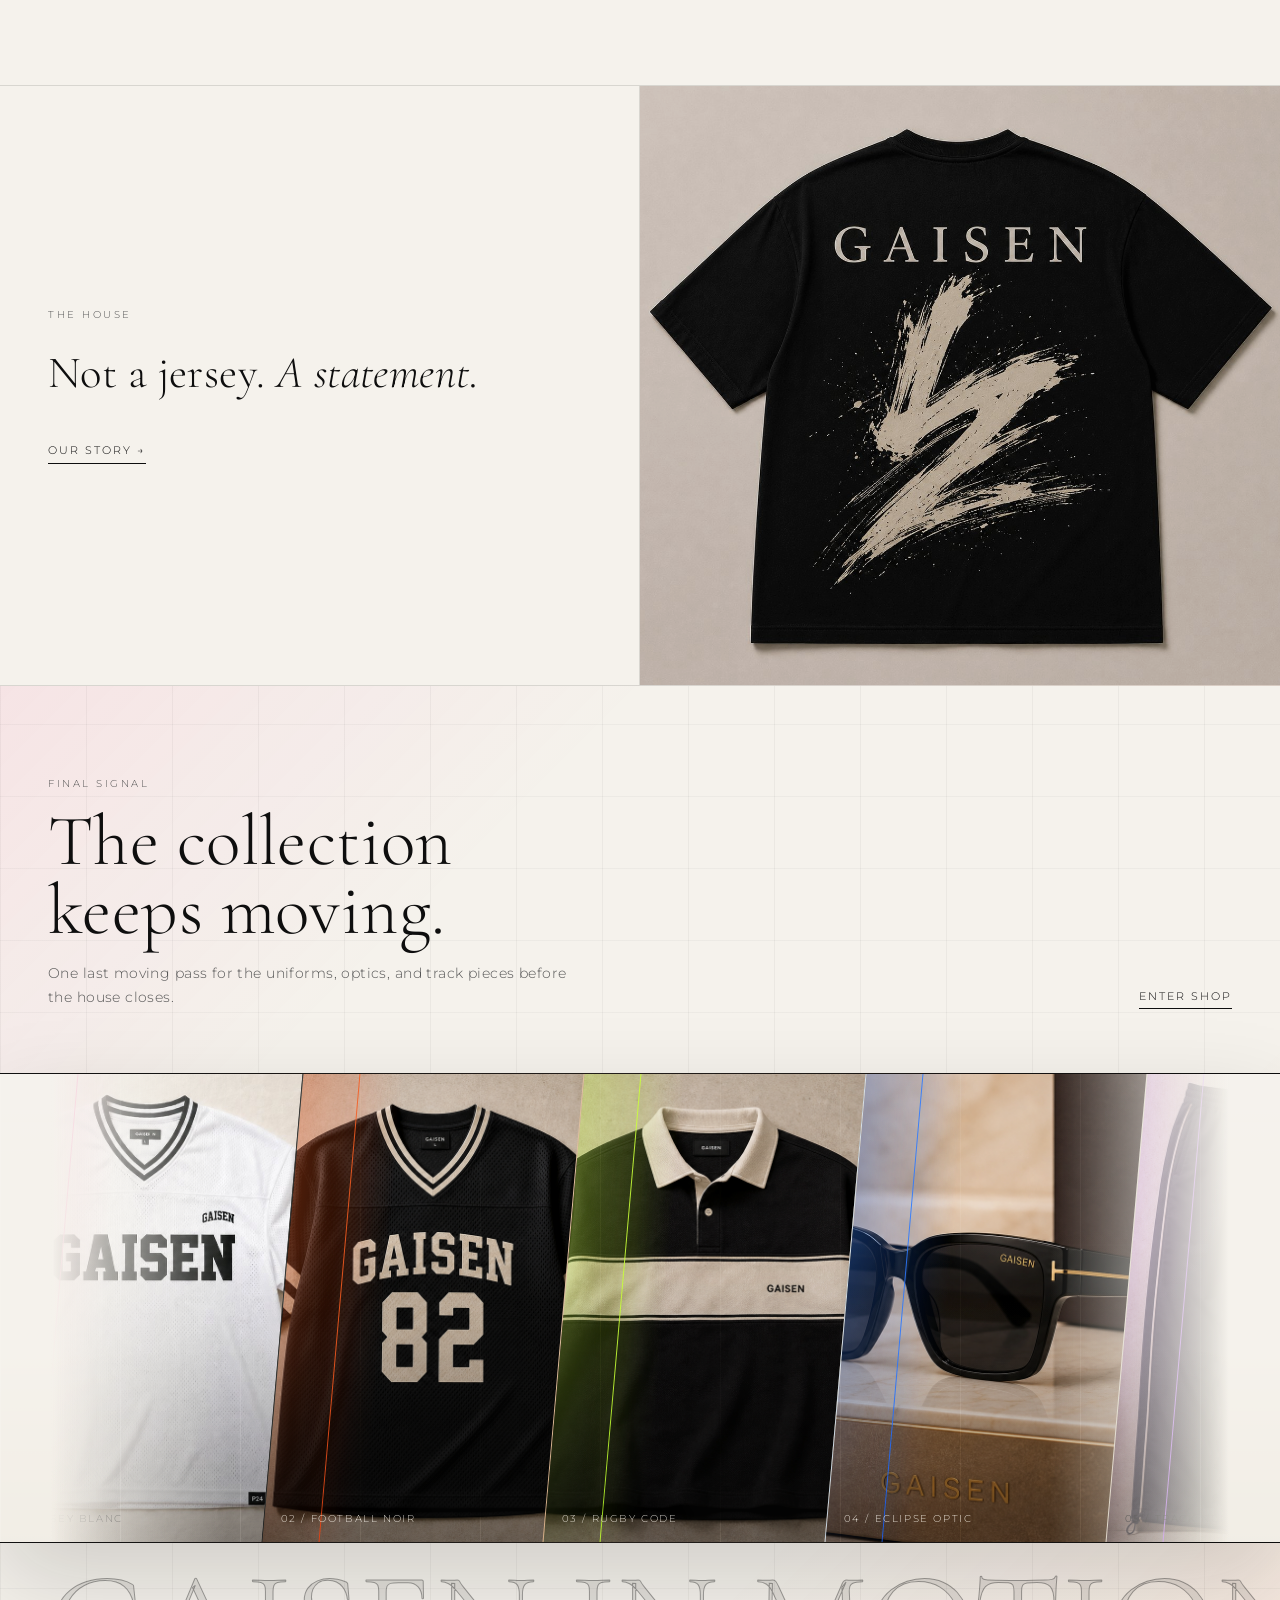
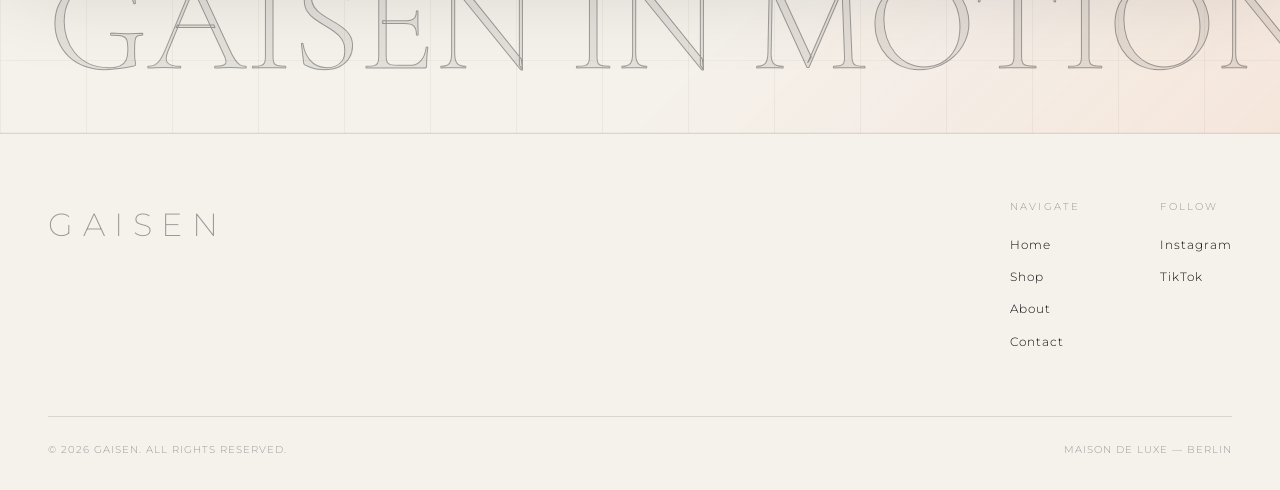
==== commit a814a563: "Add files via upload" ====
--- a/index.html
+++ b/index.html
@@ -4,6 +4,11 @@
   <meta charset="UTF-8" />
   <meta name="viewport" content="width=device-width, initial-scale=1.0" />
   <title>Gaisen — Maison de Luxe</title>
+  <link rel="icon" href="favicon.ico" sizes="any">
+  <link rel="icon" type="image/svg+xml" href="favicon.svg">
+  <link rel="apple-touch-icon" href="apple-touch-icon.png">
+  <link rel="manifest" href="site.webmanifest">
+  <meta name="theme-color" content="#0E0E0E">
   <link rel="preconnect" href="https://fonts.googleapis.com">
   <link href="https://fonts.googleapis.com/css2?family=Cormorant+Garamond:ital,wght@0,300;0,400;1,300;1,400&family=Montserrat:wght@200;300;400&display=swap" rel="stylesheet">
   <link rel="stylesheet" href="style.css">
@@ -23,31 +28,20 @@
   </nav>
 
   <section class="collection-film hero-film" aria-label="Gaisen collection film">
-    <div class="film-stage">
-      <div class="film-frame frame-one">
-        <img src="film-jersey-blanc.png" alt="Gaisen collection film still with white jersey">
-      </div>
-      <div class="film-frame frame-two">
-        <img src="film-cropped-jersey.png" alt="Gaisen collection film still with cropped jersey">
-      </div>
-      <div class="film-frame frame-three">
-        <img src="film-optic-house.png" alt="Gaisen collection film still with eyewear">
-      </div>
-      <div class="film-frame frame-four">
-        <img src="film-jersey-blanc.png" alt="Gaisen collection film still with white jersey full look">
-      </div>
+    <div class="film-stage cinematic-stage campaign-video-stage">
+      <canvas id="campaignFilm" class="campaign-video-canvas" aria-label="A full-screen moving Gaisen product campaign video"></canvas>
+      <div class="campaign-video-ui" aria-hidden="true">
+        <span>REAL MODEL LOOK</span>
+        <span>GAISEN PLAY</span>
+        <span>FULL BODY FRAME</span>
+      </div>
+      <p class="film-signal">CAMPAIGN / 01</p>
     </div>
     <div class="film-copy">
       <p class="label">GAISEN OPENING — SS 2026</p>
       <h1>Not a jersey. <em>A statement.</em></h1>
-      <p>Four editorial scenes introduce the uniform: Jersey Blanc, cropped jersey, optic house, and the Gaisen opening mood.</p>
+      <p>A realistic model campaign with walking, play, and full-body Gaisen looks in the frame.</p>
       <a href="shop.html" class="link-underline">Shop the collection →</a>
-    </div>
-    <div class="film-index">
-      <span>01 Jersey Blanc</span>
-      <span>02 Cropped Femme</span>
-      <span>03 Optic House</span>
-      <span>04 Opening Mood</span>
     </div>
   </section>
 
@@ -131,6 +125,74 @@
     </div>
   </section>
 
+  <section class="bottom-motion" aria-label="Gaisen moving product runway">
+    <div class="bottom-motion-copy">
+      <div>
+        <p class="label">Final Signal</p>
+        <h2>The collection keeps moving.</h2>
+        <p>One last moving pass for the uniforms, optics, and track pieces before the house closes.</p>
+      </div>
+      <a href="shop.html" class="link-underline">Enter shop</a>
+    </div>
+    <div class="bottom-motion-window">
+      <div class="bottom-motion-track">
+        <a class="motion-card motion-card-light" style="--flash:#ff3d9a;" href="shop.html#jersey-blanc">
+          <img src="white-jersey-front.png" alt="">
+          <span>01 / Jersey Blanc</span>
+        </a>
+        <a class="motion-card motion-card-dark" style="--flash:#f45a1f;" href="shop.html#football-jersey-noir">
+          <img src="gaisen-football-jersey-noir.png" alt="">
+          <span>02 / Football Noir</span>
+        </a>
+        <a class="motion-card motion-card-warm" style="--flash:#c7ff37;" href="shop.html#rugby-polo-noir">
+          <img src="gaisen-rugby-polo-noir.png" alt="">
+          <span>03 / Rugby Code</span>
+        </a>
+        <a class="motion-card motion-card-cool" style="--flash:#2b78ff;" href="shop.html#eclipse-sunglasses">
+          <img src="gaisen-eclipse-generated.png" alt="">
+          <span>04 / Eclipse Optic</span>
+        </a>
+        <a class="motion-card motion-card-light" style="--flash:#b464ff;" href="shop.html#track-pant-noir">
+          <img src="gaisen-track-pant-noir.png" alt="">
+          <span>05 / Track Noir</span>
+        </a>
+        <a class="motion-card motion-card-dark" style="--flash:#ffffff;" href="shop.html#tee-noir">
+          <img src="tshirt-front.png" alt="">
+          <span>06 / Tee Noir</span>
+        </a>
+        <a class="motion-card motion-card-light" style="--flash:#ff3d9a;" href="shop.html#jersey-blanc" aria-hidden="true" tabindex="-1">
+          <img src="white-jersey-front.png" alt="">
+          <span>01 / Jersey Blanc</span>
+        </a>
+        <a class="motion-card motion-card-dark" style="--flash:#f45a1f;" href="shop.html#football-jersey-noir" aria-hidden="true" tabindex="-1">
+          <img src="gaisen-football-jersey-noir.png" alt="">
+          <span>02 / Football Noir</span>
+        </a>
+        <a class="motion-card motion-card-warm" style="--flash:#c7ff37;" href="shop.html#rugby-polo-noir" aria-hidden="true" tabindex="-1">
+          <img src="gaisen-rugby-polo-noir.png" alt="">
+          <span>03 / Rugby Code</span>
+        </a>
+        <a class="motion-card motion-card-cool" style="--flash:#2b78ff;" href="shop.html#eclipse-sunglasses" aria-hidden="true" tabindex="-1">
+          <img src="gaisen-eclipse-generated.png" alt="">
+          <span>04 / Eclipse Optic</span>
+        </a>
+        <a class="motion-card motion-card-light" style="--flash:#b464ff;" href="shop.html#track-pant-noir" aria-hidden="true" tabindex="-1">
+          <img src="gaisen-track-pant-noir.png" alt="">
+          <span>05 / Track Noir</span>
+        </a>
+        <a class="motion-card motion-card-dark" style="--flash:#ffffff;" href="shop.html#tee-noir" aria-hidden="true" tabindex="-1">
+          <img src="tshirt-front.png" alt="">
+          <span>06 / Tee Noir</span>
+        </a>
+      </div>
+    </div>
+    <div class="bottom-motion-type" aria-hidden="true">
+      <span>GAISEN IN MOTION</span>
+      <span>GAISEN IN MOTION</span>
+      <span>GAISEN IN MOTION</span>
+    </div>
+  </section>
+
   <footer class="footer">
     <div class="footer-top">
       <div class="footer-brand">GAISEN</div>
@@ -155,5 +217,9 @@
     </div>
   </footer>
 
+  <script src="campaign-film.js?v=real-model-3"></script>
+  <script src="account-promo.js?v=account-1"></script>
+  <script src="button-motion.js?v=button-1"></script>
+  <script src="support-bot.js?v=support-1"></script>
 </body>
 </html>
--- a/style.css
+++ b/style.css
@@ -27,6 +27,101 @@
 
 a { color: inherit; text-decoration: none; }
 img { display: block; width: 100%; }
+
+/* Button motion */
+:where(button, .link-underline, .hero-cta, .view-all) {
+  --button-glow: #ff3d9a;
+  --button-spark: #c9ff35;
+  position: relative;
+  isolation: isolate;
+  overflow: hidden;
+  transform: translateZ(0);
+  transition:
+    transform 0.24s ease,
+    box-shadow 0.24s ease,
+    border-color 0.24s ease,
+    background 0.24s ease,
+    color 0.24s ease,
+    opacity 0.2s ease;
+}
+:where(button, .link-underline, .hero-cta, .view-all)::before {
+  content: "";
+  position: absolute;
+  inset: -2px;
+  z-index: 0;
+  pointer-events: none;
+  background:
+    linear-gradient(105deg, transparent 0 34%, rgba(255,255,255,0.34) 46%, transparent 58%),
+    linear-gradient(90deg, color-mix(in srgb, var(--button-glow) 22%, transparent), transparent 48%, color-mix(in srgb, var(--button-spark) 18%, transparent));
+  opacity: 0;
+  transform: translateX(-110%) skewX(-14deg);
+  transition: opacity 0.24s ease, transform 0.58s ease;
+}
+:where(button, .link-underline, .hero-cta, .view-all):hover {
+  transform: translateY(-2px);
+  box-shadow: 0 14px 34px rgba(14,14,14,0.13);
+}
+:where(button, .link-underline, .hero-cta, .view-all):hover::before {
+  opacity: 1;
+  transform: translateX(110%) skewX(-14deg);
+}
+:where(button, .link-underline, .hero-cta, .view-all):active {
+  transform: translateY(0) scale(0.97);
+  transition-duration: 0.32s;
+}
+:where(button, .link-underline, .hero-cta, .view-all).is-clicking {
+  animation: buttonClickHold 0.68s cubic-bezier(0.16, 1, 0.3, 1);
+  box-shadow: 0 18px 42px rgba(14,14,14,0.16);
+}
+:where(button, .link-underline, .hero-cta, .view-all).is-clicking::before {
+  opacity: 1;
+  transform: translateX(110%) skewX(-14deg);
+  transition-duration: 0.78s;
+}
+:where(.cart-link, .support-close):hover {
+  box-shadow: none;
+}
+:where(.link-underline, .hero-cta, .view-all)::after {
+  content: "";
+  position: absolute;
+  left: 0;
+  right: 0;
+  bottom: -7px;
+  height: 2px;
+  background: linear-gradient(90deg, #ff3d9a, #f45a1f, #c9ff35);
+  transform: scaleX(0);
+  transform-origin: left;
+  transition: transform 0.32s ease;
+}
+:where(.link-underline, .hero-cta, .view-all):hover::after {
+  transform: scaleX(1);
+}
+
+@keyframes buttonClickHold {
+  0% { transform: translateY(0) scale(0.97); }
+  38% { transform: translateY(1px) scale(0.93); }
+  72% { transform: translateY(-2px) scale(1.015); }
+  100% { transform: translateY(-1px) scale(1); }
+}
+
+:where(button) > * {
+  position: relative;
+  z-index: 1;
+}
+
+@media (prefers-reduced-motion: reduce) {
+  :where(button, .link-underline, .hero-cta, .view-all),
+  :where(button, .link-underline, .hero-cta, .view-all)::before,
+  :where(.link-underline, .hero-cta, .view-all)::after {
+    transition: none;
+    animation: none;
+  }
+
+  :where(button, .link-underline, .hero-cta, .view-all):hover,
+  :where(button, .link-underline, .hero-cta, .view-all):active {
+    transform: none;
+  }
+}
 
 /* ── Nav ── */
 .nav {
@@ -76,6 +171,453 @@
   background: linear-gradient(180deg, rgba(14,14,14,0.48), rgba(14,14,14,0));
 }
 
+/* Support Bot */
+.support-bot {
+  position: fixed;
+  right: 1.25rem;
+  bottom: 1.25rem;
+  z-index: 190;
+  font-family: var(--font-body);
+  transition: opacity 0.2s ease, transform 0.2s ease, visibility 0.2s ease;
+}
+
+body.modal-lock .support-bot {
+  opacity: 0;
+  pointer-events: none;
+  transform: translateY(0.75rem);
+  visibility: hidden;
+}
+
+body.account-lock .support-bot {
+  opacity: 0;
+  pointer-events: none;
+  transform: translateY(0.75rem);
+  visibility: hidden;
+}
+
+.account-nav-link {
+  border: 0;
+  background: transparent;
+  color: inherit;
+  cursor: pointer;
+  font-family: var(--font-body);
+  font-size: 11px;
+  font-weight: 300;
+  letter-spacing: 0.18em;
+  text-transform: uppercase;
+}
+
+.account-promo-bubble {
+  position: fixed;
+  left: clamp(1rem, 4vw, 3rem);
+  top: 100vh;
+  z-index: 175;
+  width: clamp(84px, 9vw, 116px);
+  height: clamp(84px, 9vw, 116px);
+  border: 1px solid rgba(245,242,236,0.42);
+  border-radius: 999px;
+  background:
+    radial-gradient(circle at 34% 24%, rgba(255,255,255,0.42), transparent 22%),
+    linear-gradient(135deg, #0e0e0e, #33252b 58%, #ff3d9a);
+  color: var(--cream);
+  cursor: pointer;
+  display: grid;
+  place-items: center;
+  box-shadow: 0 22px 58px rgba(14,14,14,0.26);
+  animation: promoBubbleRise 26s linear infinite;
+}
+
+.account-promo-bubble:hover {
+  animation-play-state: paused;
+}
+
+.account-promo-bubble::before {
+  content: "";
+  position: absolute;
+  inset: -8px;
+  border: 1px solid rgba(201,255,53,0.36);
+  border-radius: inherit;
+}
+
+.account-promo-bubble span {
+  display: block;
+  text-align: center;
+}
+
+.account-promo-bubble strong {
+  display: block;
+  font-family: var(--font-display);
+  font-size: clamp(28px, 3.2vw, 42px);
+  font-weight: 300;
+  line-height: 0.88;
+}
+
+.account-promo-bubble small {
+  display: block;
+  margin-top: 0.4rem;
+  font-size: 8px;
+  letter-spacing: 0.18em;
+  text-transform: uppercase;
+}
+
+.account-panel {
+  position: fixed;
+  inset: 0;
+  z-index: 260;
+  display: none;
+}
+
+.account-panel.is-open {
+  display: block;
+}
+
+.account-backdrop {
+  position: absolute;
+  inset: 0;
+  background: rgba(14,14,14,0.5);
+}
+
+.account-sheet {
+  position: absolute;
+  right: clamp(1rem, 4vw, 4rem);
+  top: 50%;
+  width: min(520px, calc(100vw - 2rem));
+  max-height: calc(100vh - 2rem);
+  overflow: auto;
+  transform: translateY(-50%);
+  border: 1px solid var(--border);
+  background:
+    linear-gradient(90deg, rgba(14,14,14,0.035) 1px, transparent 1px),
+    linear-gradient(0deg, rgba(14,14,14,0.03) 1px, transparent 1px),
+    var(--cream);
+  background-size: 36px 36px;
+  box-shadow: 0 34px 110px rgba(14,14,14,0.34);
+}
+
+.account-head {
+  position: relative;
+  min-height: 180px;
+  padding: 1.25rem;
+  background:
+    radial-gradient(circle at 72% 20%, rgba(255,61,154,0.34), transparent 24%),
+    radial-gradient(circle at 95% 88%, rgba(201,255,53,0.22), transparent 22%),
+    var(--ink);
+  color: var(--cream);
+  display: flex;
+  flex-direction: column;
+  justify-content: flex-end;
+  overflow: hidden;
+}
+
+.account-head::after {
+  content: "10";
+  position: absolute;
+  right: -0.25rem;
+  bottom: -0.34rem;
+  font-family: var(--font-display);
+  font-size: clamp(110px, 18vw, 178px);
+  line-height: 0.75;
+  color: rgba(245,242,236,0.08);
+  pointer-events: none;
+}
+
+.account-label {
+  position: relative;
+  z-index: 1;
+  color: rgba(245,242,236,0.62);
+  font-size: 9px;
+  letter-spacing: 0.26em;
+  text-transform: uppercase;
+  margin-bottom: 0.6rem;
+}
+
+.account-title {
+  position: relative;
+  z-index: 1;
+  font-family: var(--font-display);
+  font-size: clamp(46px, 8vw, 78px);
+  font-weight: 300;
+  line-height: 0.9;
+}
+
+.account-close {
+  position: absolute;
+  top: 1rem;
+  right: 1rem;
+  z-index: 2;
+  width: 40px;
+  height: 40px;
+  border: 1px solid rgba(245,242,236,0.28);
+  background: transparent;
+  color: var(--cream);
+  cursor: pointer;
+  font-size: 20px;
+}
+
+.account-body {
+  padding: 1.5rem;
+  display: grid;
+  gap: 1rem;
+}
+
+.account-copy {
+  color: var(--ink-light);
+  font-size: 13px;
+  line-height: 1.8;
+}
+
+.account-code {
+  border: 1px solid var(--ink);
+  background: var(--ink);
+  color: var(--cream);
+  padding: 1rem;
+  display: flex;
+  justify-content: space-between;
+  gap: 1rem;
+  align-items: center;
+  font-size: 10px;
+  letter-spacing: 0.2em;
+  text-transform: uppercase;
+}
+
+.account-code strong {
+  font-size: 14px;
+  letter-spacing: 0.22em;
+}
+
+.account-form {
+  display: grid;
+  gap: 0.8rem;
+}
+
+.account-form label {
+  font-size: 9px;
+  letter-spacing: 0.2em;
+  text-transform: uppercase;
+  color: var(--ink-faint);
+}
+
+.account-form input {
+  width: 100%;
+  border: 1px solid var(--border);
+  background: rgba(245,242,236,0.76);
+  padding: 0.9rem;
+  font-family: var(--font-body);
+  color: var(--ink);
+  outline: none;
+}
+
+.account-submit {
+  min-height: 52px;
+  border: 1px solid var(--ink);
+  background: var(--ink);
+  color: var(--cream);
+  cursor: pointer;
+  font-family: var(--font-body);
+  font-size: 10px;
+  letter-spacing: 0.18em;
+  text-transform: uppercase;
+}
+
+.account-note {
+  min-height: 1.4rem;
+  color: var(--ink-light);
+  font-size: 11px;
+  line-height: 1.6;
+}
+
+@keyframes promoBubbleRise {
+  0% { transform: translate3d(0, 16vh, 0) scale(0.82); opacity: 0; }
+  8% { opacity: 1; }
+  50% { transform: translate3d(12vw, -55vh, 0) scale(1); opacity: 1; }
+  86% { opacity: 1; }
+  100% { transform: translate3d(4vw, -122vh, 0) scale(0.9); opacity: 0; }
+}
+
+@media (max-width: 620px) {
+  .account-promo-bubble {
+    left: 0.9rem;
+    width: 78px;
+    height: 78px;
+  }
+
+  .account-sheet {
+    right: 1rem;
+    left: 1rem;
+    width: auto;
+  }
+}
+
+.support-toggle {
+  min-width: 132px;
+  height: 46px;
+  border: 1px solid var(--ink);
+  background: var(--ink);
+  color: var(--cream);
+  cursor: pointer;
+  display: inline-flex;
+  align-items: center;
+  justify-content: center;
+  gap: 0.5rem;
+  font-size: 10px;
+  letter-spacing: 0.18em;
+  text-transform: uppercase;
+  box-shadow: 0 18px 42px rgba(14,14,14,0.22);
+}
+
+.support-dot {
+  width: 7px;
+  height: 7px;
+  border-radius: 50%;
+  background: #c9ff35;
+  box-shadow: 0 0 14px rgba(201,255,53,0.84);
+}
+
+.support-panel {
+  position: absolute;
+  right: 0;
+  bottom: 3.65rem;
+  width: min(390px, calc(100vw - 2.5rem));
+  max-height: min(680px, calc(100vh - 7rem));
+  border: 1px solid var(--border);
+  background: var(--cream);
+  box-shadow: 0 28px 80px rgba(14,14,14,0.28);
+  display: none;
+  overflow: hidden;
+}
+
+.support-bot.is-open .support-panel { display: flex; flex-direction: column; }
+
+.support-head {
+  background: var(--ink);
+  color: var(--cream);
+  padding: 1rem;
+  position: relative;
+}
+
+.support-label {
+  font-size: 9px;
+  letter-spacing: 0.24em;
+  text-transform: uppercase;
+  color: rgba(245,242,236,0.62);
+  margin-bottom: 0.4rem;
+}
+
+.support-title {
+  font-family: var(--font-display);
+  font-size: 30px;
+  font-weight: 300;
+  line-height: 1;
+}
+
+.support-close {
+  position: absolute;
+  top: 0.9rem;
+  right: 0.9rem;
+  width: 34px;
+  height: 34px;
+  border: 1px solid rgba(245,242,236,0.24);
+  background: transparent;
+  color: var(--cream);
+  cursor: pointer;
+  font-size: 18px;
+}
+
+.support-messages {
+  padding: 1rem;
+  display: flex;
+  flex-direction: column;
+  gap: 0.7rem;
+  overflow: auto;
+  min-height: 260px;
+}
+
+.support-message {
+  max-width: 88%;
+  padding: 0.75rem 0.85rem;
+  border: 1px solid var(--border);
+  font-size: 12px;
+  line-height: 1.65;
+}
+
+.support-message.bot {
+  align-self: flex-start;
+  background: #faf8f2;
+}
+
+.support-message.user {
+  align-self: flex-end;
+  background: var(--ink);
+  color: var(--cream);
+  border-color: var(--ink);
+}
+
+.support-chips {
+  display: flex;
+  gap: 0.45rem;
+  flex-wrap: wrap;
+  padding: 0 1rem 1rem;
+}
+
+.support-chip {
+  border: 1px solid var(--border);
+  background: transparent;
+  color: var(--ink-light);
+  cursor: pointer;
+  font-family: var(--font-body);
+  font-size: 9px;
+  letter-spacing: 0.16em;
+  text-transform: uppercase;
+  padding: 0.55rem 0.65rem;
+}
+
+.support-form {
+  display: grid;
+  grid-template-columns: 1fr auto;
+  border-top: 1px solid var(--border);
+}
+
+.support-form input {
+  min-width: 0;
+  border: 0;
+  background: transparent;
+  padding: 0.95rem;
+  font-family: var(--font-body);
+  color: var(--ink);
+  outline: none;
+}
+
+.support-form button {
+  border: 0;
+  border-left: 1px solid var(--border);
+  background: var(--ink);
+  color: var(--cream);
+  cursor: pointer;
+  font-family: var(--font-body);
+  font-size: 10px;
+  letter-spacing: 0.18em;
+  text-transform: uppercase;
+  padding: 0 1rem;
+}
+
+@media (max-width: 620px) {
+  .support-bot {
+    right: 0.8rem;
+    bottom: 0.8rem;
+  }
+
+  .support-toggle {
+    min-width: 112px;
+    height: 42px;
+  }
+
+  .support-panel {
+    width: calc(100vw - 1.6rem);
+    max-height: calc(100vh - 5.5rem);
+    bottom: 3.25rem;
+  }
+}
+
 /* ── Hero ── */
 .hero {
   min-height: 100vh;
@@ -327,7 +869,247 @@
   );
 }
 
-/* ── Footer ── */
+/* Bottom motion */
+.bottom-motion {
+  position: relative;
+  overflow: hidden;
+  min-height: 680px;
+  padding: clamp(3.5rem, 7vw, 7rem) 0 3rem;
+  border-top: 1px solid var(--border);
+  background:
+    linear-gradient(135deg, rgba(255,61,154,0.08), transparent 28%),
+    linear-gradient(315deg, rgba(244,90,31,0.08), transparent 30%),
+    var(--cream);
+}
+.bottom-motion::before {
+  content: "";
+  position: absolute;
+  inset: 0;
+  background:
+    repeating-linear-gradient(90deg, rgba(14,14,14,0.045) 0 1px, transparent 1px 86px),
+    repeating-linear-gradient(0deg, rgba(14,14,14,0.035) 0 1px, transparent 1px 72px);
+  pointer-events: none;
+}
+.bottom-motion-copy {
+  position: relative;
+  z-index: 4;
+  display: grid;
+  grid-template-columns: minmax(0, 560px) auto;
+  align-items: end;
+  justify-content: space-between;
+  gap: 2rem;
+  padding: 0 clamp(1.25rem, 4vw, 3rem);
+}
+.bottom-motion-copy h2 {
+  font-family: var(--font-display);
+  font-size: clamp(38px, 5.6vw, 86px);
+  font-weight: 300;
+  line-height: 0.96;
+  margin: 1rem 0;
+}
+.bottom-motion-copy p:not(.label) {
+  max-width: 520px;
+  color: var(--ink-light);
+}
+.bottom-motion-window {
+  position: relative;
+  z-index: 2;
+  height: clamp(310px, 38vw, 470px);
+  margin: clamp(2.6rem, 5vw, 4.5rem) 0 1.25rem;
+  overflow: hidden;
+  border-top: 1px solid rgba(14,14,14,0.16);
+  border-bottom: 1px solid rgba(14,14,14,0.16);
+  background:
+    linear-gradient(90deg, #111, #27211c 48%, #0c0c0c);
+  box-shadow: 0 36px 90px rgba(14,14,14,0.16);
+}
+.bottom-motion-window::before,
+.bottom-motion-window::after {
+  content: "";
+  position: absolute;
+  inset: 0;
+  z-index: 5;
+  pointer-events: none;
+}
+.bottom-motion-window::before {
+  background:
+    linear-gradient(90deg, var(--cream) 0 4%, rgba(245,242,236,0) 18% 82%, var(--cream) 96% 100%);
+}
+.bottom-motion-window::after {
+  background:
+    repeating-linear-gradient(90deg, rgba(245,242,236,0.16) 0 1px, transparent 1px 120px),
+    linear-gradient(0deg, rgba(14,14,14,0.42), transparent 42%, rgba(245,242,236,0.08));
+  mix-blend-mode: soft-light;
+}
+.bottom-motion-track {
+  display: flex;
+  width: max-content;
+  height: 100%;
+  animation: bottomRail 34s linear infinite;
+  will-change: transform;
+}
+.bottom-motion-window:hover .bottom-motion-track {
+  animation-play-state: paused;
+}
+.motion-card {
+  --flash: #ff3d9a;
+  position: relative;
+  flex: 0 0 clamp(190px, 22vw, 330px);
+  height: 100%;
+  overflow: hidden;
+  background: #d8d0c4;
+  border-left: 1px solid rgba(245,242,236,0.2);
+  transform: skewX(-5deg);
+  transform-origin: center;
+  isolation: isolate;
+}
+.motion-card img {
+  width: 116%;
+  height: 100%;
+  object-fit: cover;
+  object-position: center 38%;
+  margin-left: -8%;
+  filter: saturate(1.04) contrast(1.02);
+  transform: skewX(5deg) scale(1.08);
+  transition: transform 0.45s ease, filter 0.45s ease;
+}
+.motion-card:hover img {
+  filter: saturate(1.18) contrast(1.06);
+  transform: skewX(5deg) scale(1.16);
+}
+.motion-card::before {
+  content: "";
+  position: absolute;
+  inset: 0;
+  z-index: 1;
+  background:
+    linear-gradient(180deg, transparent 36%, rgba(14,14,14,0.76)),
+    linear-gradient(90deg, color-mix(in srgb, var(--flash) 68%, transparent), transparent 36%);
+  opacity: 0.46;
+  pointer-events: none;
+}
+.motion-card::after {
+  content: "";
+  position: absolute;
+  top: 0;
+  bottom: 0;
+  left: 20%;
+  z-index: 3;
+  width: 1px;
+  background: var(--flash);
+  box-shadow: 0 0 26px var(--flash);
+  opacity: 0.9;
+  animation: cardScan 4.8s ease-in-out infinite;
+  pointer-events: none;
+}
+.motion-card span {
+  position: absolute;
+  left: 1rem;
+  bottom: 1rem;
+  z-index: 4;
+  max-width: calc(100% - 2rem);
+  color: var(--cream);
+  font-size: 10px;
+  letter-spacing: 0.16em;
+  line-height: 1.5;
+  text-transform: uppercase;
+  text-shadow: 0 1px 24px rgba(0,0,0,0.65);
+  transform: skewX(5deg);
+}
+.motion-card-light span {
+  color: var(--ink);
+  text-shadow: 0 1px 18px rgba(245,242,236,0.82);
+}
+.motion-card-dark { background: #090909; }
+.motion-card-warm { background: #d8b18a; }
+.motion-card-cool { background: #cbd9e7; }
+.motion-card:nth-child(4n) img {
+  object-position: center 30%;
+}
+.motion-card:nth-child(5n) img {
+  object-position: center 24%;
+}
+.bottom-motion-type {
+  position: relative;
+  z-index: 3;
+  display: flex;
+  width: max-content;
+  gap: 2.25rem;
+  padding-left: clamp(1.25rem, 4vw, 3rem);
+  white-space: nowrap;
+  font-family: var(--font-display);
+  font-size: clamp(46px, 11vw, 150px);
+  font-weight: 300;
+  line-height: 0.86;
+  letter-spacing: 0;
+  color: rgba(14,14,14,0.08);
+  -webkit-text-stroke: 1px rgba(14,14,14,0.36);
+  animation: bottomType 24s linear infinite;
+}
+.bottom-motion-type span:nth-child(2) {
+  color: rgba(255,61,154,0.12);
+  -webkit-text-stroke-color: rgba(244,90,31,0.48);
+}
+
+@keyframes bottomRail {
+  from { transform: translate3d(0, 0, 0); }
+  to { transform: translate3d(-50%, 0, 0); }
+}
+
+@keyframes bottomType {
+  from { transform: translate3d(0, 0, 0); }
+  to { transform: translate3d(-33.333%, 0, 0); }
+}
+
+@keyframes cardScan {
+  0% { transform: translateX(-120px); opacity: 0; }
+  18% { opacity: 0.95; }
+  58% { opacity: 0.95; }
+  100% { transform: translateX(260px); opacity: 0; }
+}
+
+@media (max-width: 900px) {
+  .bottom-motion {
+    min-height: auto;
+    padding-top: 4rem;
+  }
+
+  .bottom-motion-copy {
+    grid-template-columns: 1fr;
+    align-items: start;
+  }
+
+  .bottom-motion-window {
+    height: 360px;
+  }
+
+  .motion-card {
+    flex-basis: min(64vw, 280px);
+    transform: skewX(-3deg);
+  }
+
+  .motion-card img {
+    transform: skewX(3deg) scale(1.08);
+  }
+
+  .motion-card:hover img {
+    transform: skewX(3deg) scale(1.14);
+  }
+
+  .motion-card span {
+    transform: skewX(3deg);
+  }
+}
+
+@media (prefers-reduced-motion: reduce) {
+  .bottom-motion-track,
+  .bottom-motion-type,
+  .motion-card::after {
+    animation: none;
+  }
+}
+
+/* Footer */
 .footer {
   border-top: 1px solid var(--border);
   padding: 4rem 3rem 2rem;
@@ -591,7 +1373,7 @@
   border-top: 1px solid var(--border);
   position: relative;
   overflow: hidden;
-  background: #111;
+  background: #d6cec2;
 }
 
 .hero-film {
@@ -654,8 +1436,8 @@
   min-height: 100%;
   overflow: hidden;
   background:
-    radial-gradient(circle at 62% 50%, rgba(245,242,236,0.12), rgba(14,14,14,0) 36%),
-    linear-gradient(90deg, #0a0a0a, #171412 52%, #0a0a0a);
+    radial-gradient(circle at 70% 52%, rgba(245,242,236,0.72), rgba(214,206,194,0) 42%),
+    linear-gradient(90deg, #bfb4a6, #e5ded4 48%, #b9ad9f);
 }
 
 .film-stage::after {
@@ -665,8 +1447,51 @@
   z-index: 3;
   pointer-events: none;
   background:
-    linear-gradient(90deg, rgba(14,14,14,0.86), rgba(14,14,14,0.42) 34%, rgba(14,14,14,0.08) 68%, rgba(14,14,14,0.62)),
-    linear-gradient(0deg, rgba(14,14,14,0.72), rgba(14,14,14,0) 32%, rgba(14,14,14,0.42));
+    linear-gradient(90deg, rgba(34,28,23,0.44), rgba(34,28,23,0.18) 32%, rgba(245,242,236,0.06) 66%, rgba(34,28,23,0.22)),
+    linear-gradient(0deg, rgba(34,28,23,0.36), rgba(34,28,23,0) 35%, rgba(245,242,236,0.16));
+}
+
+.campaign-video-stage {
+  background: #17120f;
+}
+
+.campaign-video-stage::before {
+  content: "";
+  position: absolute;
+  inset: 0;
+  z-index: 2;
+  pointer-events: none;
+  background:
+    repeating-linear-gradient(90deg, rgba(245,242,236,0.12) 0 1px, transparent 1px 84px),
+    repeating-linear-gradient(0deg, rgba(245,242,236,0.08) 0 1px, transparent 1px 68px);
+  mix-blend-mode: soft-light;
+  opacity: 0.48;
+}
+
+.campaign-video-canvas {
+  position: absolute;
+  inset: 0;
+  z-index: 1;
+  width: 100%;
+  height: 100%;
+  display: block;
+  background: #17120f;
+}
+
+.campaign-video-ui {
+  position: absolute;
+  z-index: 5;
+  left: 3rem;
+  right: 3rem;
+  top: 7rem;
+  display: flex;
+  justify-content: space-between;
+  gap: 1rem;
+  color: rgba(245,242,236,0.58);
+  font-size: 9px;
+  letter-spacing: 0.24em;
+  text-transform: uppercase;
+  pointer-events: none;
 }
 
 .film-frame {
@@ -688,6 +1513,134 @@
   animation: none;
 }
 
+.cinematic-stage {
+  background:
+    linear-gradient(115deg, #b9aa99, #ede5da 48%, #c7b9aa);
+}
+
+.film-scene {
+  position: absolute;
+  inset: 0;
+  opacity: 0;
+  overflow: hidden;
+  animation: filmScene 60s linear infinite;
+}
+
+.film-scene::before {
+  content: "";
+  position: absolute;
+  inset: 0;
+  z-index: 2;
+  background:
+    repeating-linear-gradient(105deg, rgba(245,242,236,0.12) 0 1px, transparent 1px 54px),
+    linear-gradient(115deg, transparent 0 50%, rgba(255,255,255,0.24) 50% 53%, transparent 53% 100%);
+  mix-blend-mode: soft-light;
+  transform: translateX(-6%);
+  animation: athleticSweep 10s ease-in-out infinite;
+  pointer-events: none;
+}
+
+.film-scene::after {
+  content: "";
+  position: absolute;
+  inset: 0;
+  z-index: 1;
+  background:
+    radial-gradient(circle at 78% 30%, rgba(255,79,163,0.18), transparent 24%),
+    radial-gradient(circle at 74% 76%, rgba(201,255,53,0.12), transparent 25%),
+    linear-gradient(90deg, rgba(245,242,236,0.12), rgba(245,242,236,0));
+  pointer-events: none;
+}
+
+.scene-one { animation-delay: 0s; }
+.scene-two { animation-delay: 10s; }
+.scene-three { animation-delay: 20s; }
+.scene-four { animation-delay: 30s; }
+.scene-five { animation-delay: 40s; }
+.scene-six { animation-delay: 50s; }
+
+.film-bg {
+  position: absolute;
+  inset: -12%;
+  width: 124%;
+  height: 124%;
+  object-fit: cover;
+  filter: blur(22px) saturate(0.92) brightness(1.05);
+  transform: scale(1.16);
+  animation: bgMotion 10s ease-in-out infinite;
+}
+
+.film-subject {
+  position: absolute;
+  inset: 0;
+  z-index: 2;
+  display: flex;
+  justify-content: center;
+  align-items: center;
+  transform-origin: center;
+  animation: subjectMotion 10s ease-in-out infinite;
+}
+
+.film-subject img {
+  width: min(56vw, 760px);
+  height: min(92vh, 980px);
+  object-fit: contain;
+  object-position: center;
+  filter: drop-shadow(0 28px 70px rgba(0,0,0,0.42));
+}
+
+.film-subject-wide img {
+  width: min(64vw, 900px);
+  height: min(82vh, 820px);
+}
+
+.film-signal {
+  position: absolute;
+  right: 3rem;
+  top: 50%;
+  z-index: 4;
+  color: rgba(245,242,236,0.64);
+  font-size: 10px;
+  letter-spacing: 0.28em;
+  text-transform: uppercase;
+  writing-mode: vertical-rl;
+}
+
+.film-meter {
+  position: absolute;
+  z-index: 6;
+  left: 3rem;
+  right: 3rem;
+  bottom: 4.5rem;
+  display: grid;
+  grid-template-columns: repeat(6, 1fr);
+  gap: 0.5rem;
+}
+
+.film-meter span {
+  height: 2px;
+  background: rgba(245,242,236,0.2);
+  overflow: hidden;
+  position: relative;
+}
+
+.film-meter span::after {
+  content: "";
+  position: absolute;
+  inset: 0;
+  background: var(--cream);
+  transform: scaleX(0);
+  transform-origin: left;
+  animation: meterPulse 10s linear infinite;
+}
+
+.film-meter span:nth-child(1)::after { animation-delay: 0s; }
+.film-meter span:nth-child(2)::after { animation-delay: 10s; }
+.film-meter span:nth-child(3)::after { animation-delay: 20s; }
+.film-meter span:nth-child(4)::after { animation-delay: 30s; }
+.film-meter span:nth-child(5)::after { animation-delay: 40s; }
+.film-meter span:nth-child(6)::after { animation-delay: 50s; }
+
 .frame-two { animation-delay: 6s; }
 .frame-three { animation-delay: 12s; }
 .frame-four { animation-delay: 18s; }
@@ -720,6 +1673,38 @@
 
 @keyframes filmDrift {
   0%, 100% { transform: none; }
+}
+
+@keyframes filmScene {
+  0% { opacity: 0; }
+  1.5% { opacity: 1; }
+  15% { opacity: 1; }
+  16.6% { opacity: 0; }
+  100% { opacity: 0; }
+}
+
+@keyframes subjectMotion {
+  0% { transform: scale(1) translate3d(0, 0, 0); }
+  50% { transform: scale(1.035) translate3d(1.2%, -0.8%, 0); }
+  100% { transform: scale(1.01) translate3d(-0.8%, 0.5%, 0); }
+}
+
+@keyframes bgMotion {
+  0% { transform: scale(1.16) translate3d(0, 0, 0); }
+  50% { transform: scale(1.22) translate3d(-1.8%, 1%, 0); }
+  100% { transform: scale(1.18) translate3d(1.2%, -0.8%, 0); }
+}
+
+@keyframes athleticSweep {
+  0% { transform: translateX(-9%) skewX(-8deg); opacity: 0.55; }
+  50% { transform: translateX(5%) skewX(-8deg); opacity: 0.86; }
+  100% { transform: translateX(12%) skewX(-8deg); opacity: 0.48; }
+}
+
+@keyframes meterPulse {
+  0% { transform: scaleX(0); opacity: 1; }
+  92% { transform: scaleX(1); opacity: 1; }
+  100% { transform: scaleX(1); opacity: 0; }
 }
 
 @media (max-width: 900px) {
@@ -753,4 +1738,19 @@
     justify-content: flex-start;
     row-gap: 0.6rem;
   }
-}
+
+  .film-subject img {
+    width: min(92vw, 620px);
+    height: min(76vh, 820px);
+  }
+
+  .film-meter {
+    left: 1.25rem;
+    right: 1.25rem;
+    bottom: 4rem;
+  }
+
+  .film-signal {
+    right: 1.25rem;
+  }
+}
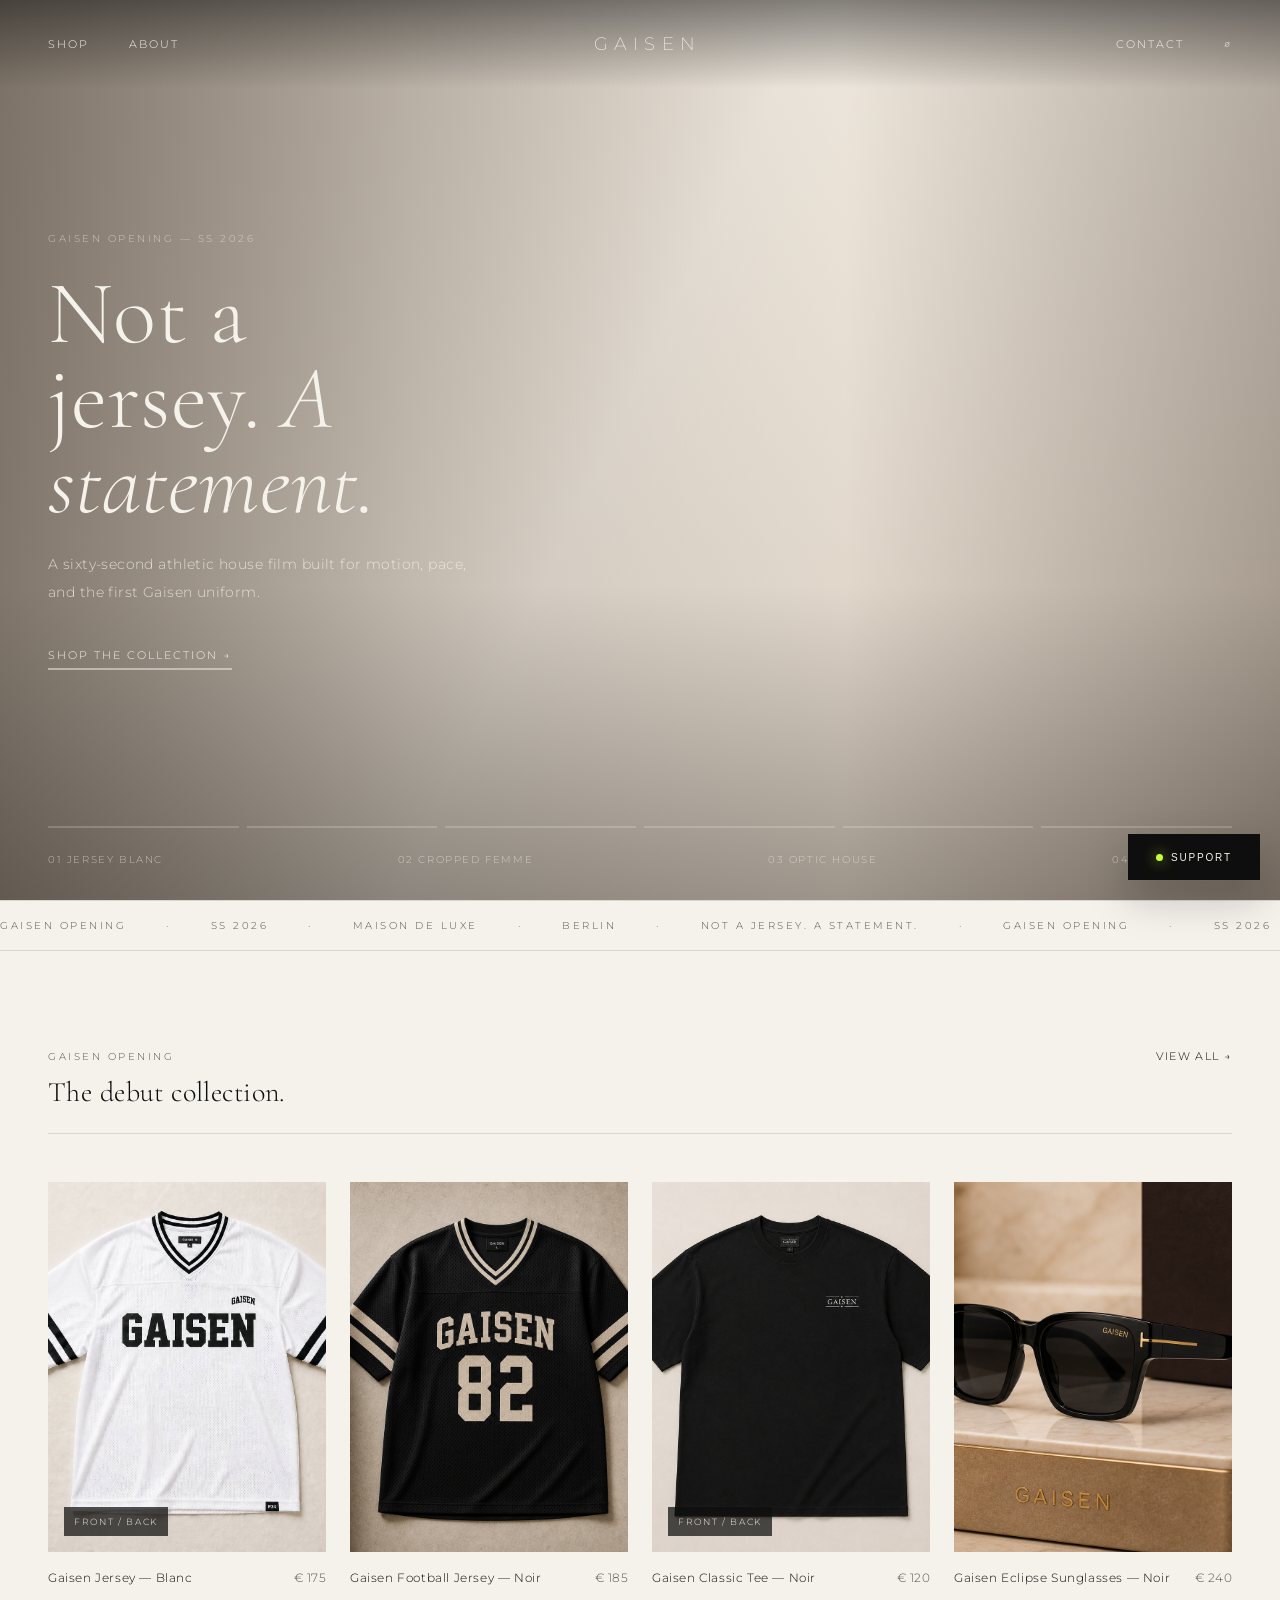
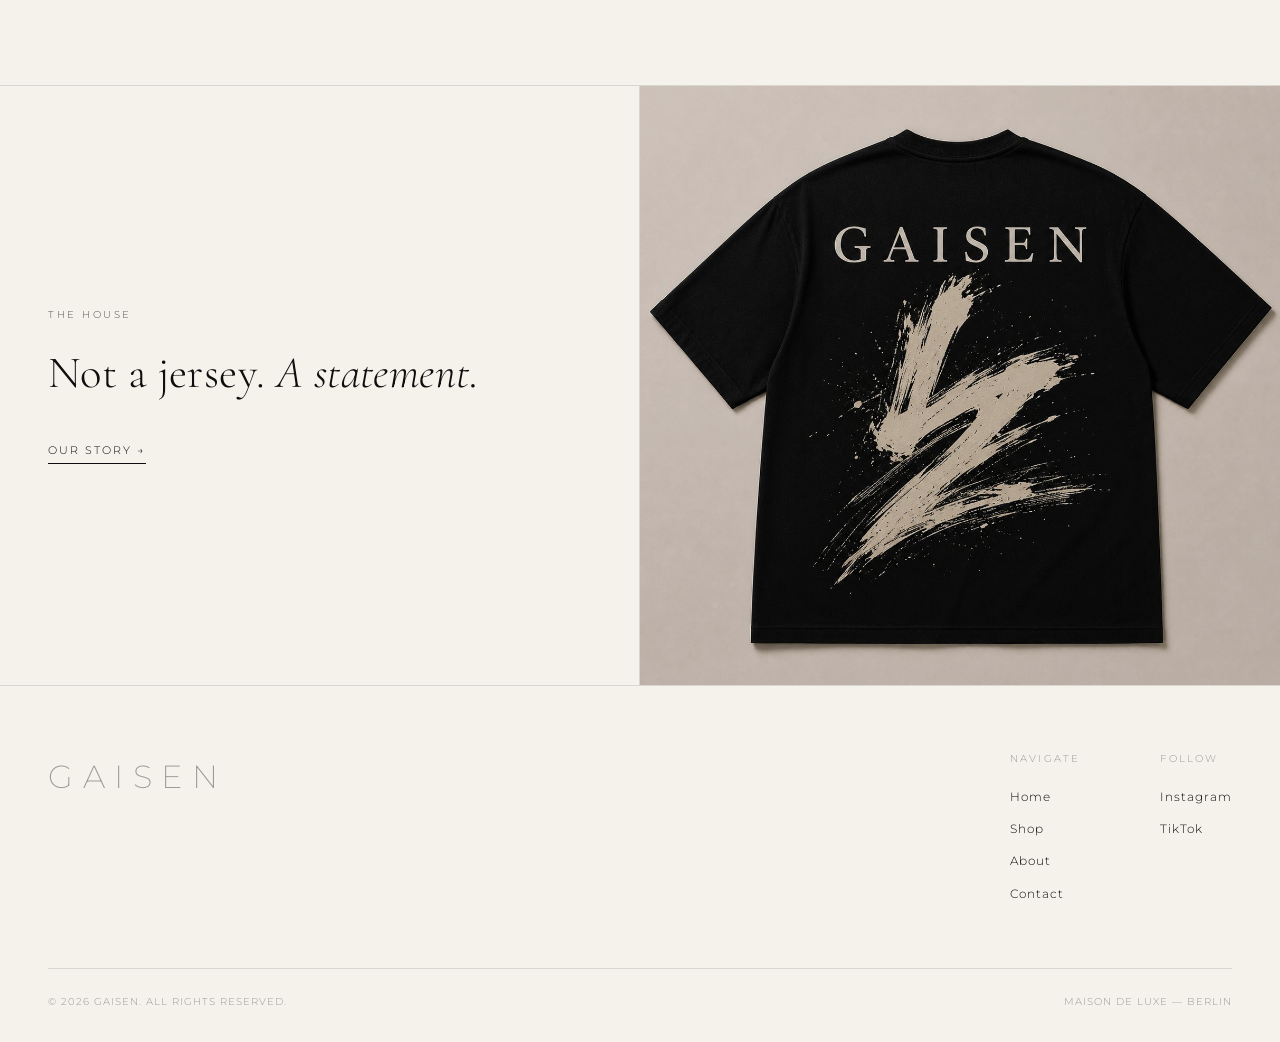
==== commit 2468e50d: "Add files via upload" ====
--- a/index.html
+++ b/index.html
@@ -4,11 +4,6 @@
   <meta charset="UTF-8" />
   <meta name="viewport" content="width=device-width, initial-scale=1.0" />
   <title>Gaisen — Maison de Luxe</title>
-  <link rel="icon" href="favicon.ico" sizes="any">
-  <link rel="icon" type="image/svg+xml" href="favicon.svg">
-  <link rel="apple-touch-icon" href="apple-touch-icon.png">
-  <link rel="manifest" href="site.webmanifest">
-  <meta name="theme-color" content="#0E0E0E">
   <link rel="preconnect" href="https://fonts.googleapis.com">
   <link href="https://fonts.googleapis.com/css2?family=Cormorant+Garamond:ital,wght@0,300;0,400;1,300;1,400&family=Montserrat:wght@200;300;400&display=swap" rel="stylesheet">
   <link rel="stylesheet" href="style.css">
@@ -28,20 +23,52 @@
   </nav>
 
   <section class="collection-film hero-film" aria-label="Gaisen collection film">
-    <div class="film-stage cinematic-stage campaign-video-stage">
-      <canvas id="campaignFilm" class="campaign-video-canvas" aria-label="A full-screen moving Gaisen product campaign video"></canvas>
-      <div class="campaign-video-ui" aria-hidden="true">
-        <span>REAL MODEL LOOK</span>
-        <span>GAISEN PLAY</span>
-        <span>FULL BODY FRAME</span>
+    <div class="film-stage cinematic-stage">
+      <div class="film-scene scene-one">
+        <img class="film-bg" src="film-jersey-blanc.png" alt="">
+        <div class="film-subject"><img src="film-jersey-blanc.png" alt="Gaisen Jersey Blanc editorial look"></div>
+        <p class="film-signal">OPENING / 01</p>
       </div>
-      <p class="film-signal">CAMPAIGN / 01</p>
+      <div class="film-scene scene-two">
+        <img class="film-bg" src="film-cropped-jersey.png" alt="">
+        <div class="film-subject"><img src="film-cropped-jersey.png" alt="Gaisen cropped jersey athletic editorial look"></div>
+        <p class="film-signal">FORM / 02</p>
+      </div>
+      <div class="film-scene scene-three">
+        <img class="film-bg" src="film-optic-house.png" alt="">
+        <div class="film-subject"><img src="film-optic-house.png" alt="Gaisen optic house editorial look"></div>
+        <p class="film-signal">OPTIC / 03</p>
+      </div>
+      <div class="film-scene scene-four">
+        <img class="film-bg" src="film-jersey-blanc.png" alt="">
+        <div class="film-subject film-subject-wide"><img src="gaisen-football-jersey-noir.png" alt="Gaisen Football Jersey Noir product movement"></div>
+        <p class="film-signal">NOIR / 04</p>
+      </div>
+      <div class="film-scene scene-five">
+        <img class="film-bg" src="film-cropped-jersey.png" alt="">
+        <div class="film-subject"><img src="film-cropped-jersey.png" alt="Gaisen cropped jersey full athletic look"></div>
+        <p class="film-signal">PACE / 05</p>
+      </div>
+      <div class="film-scene scene-six">
+        <img class="film-bg" src="film-optic-house.png" alt="">
+        <div class="film-subject"><img src="film-optic-house.png" alt="Gaisen eyewear athletic house look"></div>
+        <p class="film-signal">HOUSE / 06</p>
+      </div>
     </div>
     <div class="film-copy">
       <p class="label">GAISEN OPENING — SS 2026</p>
       <h1>Not a jersey. <em>A statement.</em></h1>
-      <p>A realistic model campaign with walking, play, and full-body Gaisen looks in the frame.</p>
+      <p>A sixty-second athletic house film built for motion, pace, and the first Gaisen uniform.</p>
       <a href="shop.html" class="link-underline">Shop the collection →</a>
+    </div>
+    <div class="film-meter" aria-hidden="true">
+      <span></span><span></span><span></span><span></span><span></span><span></span>
+    </div>
+    <div class="film-index">
+      <span>01 Jersey Blanc</span>
+      <span>02 Cropped Femme</span>
+      <span>03 Optic House</span>
+      <span>04 Noir Uniform</span>
     </div>
   </section>
 
@@ -125,74 +152,6 @@
     </div>
   </section>
 
-  <section class="bottom-motion" aria-label="Gaisen moving product runway">
-    <div class="bottom-motion-copy">
-      <div>
-        <p class="label">Final Signal</p>
-        <h2>The collection keeps moving.</h2>
-        <p>One last moving pass for the uniforms, optics, and track pieces before the house closes.</p>
-      </div>
-      <a href="shop.html" class="link-underline">Enter shop</a>
-    </div>
-    <div class="bottom-motion-window">
-      <div class="bottom-motion-track">
-        <a class="motion-card motion-card-light" style="--flash:#ff3d9a;" href="shop.html#jersey-blanc">
-          <img src="white-jersey-front.png" alt="">
-          <span>01 / Jersey Blanc</span>
-        </a>
-        <a class="motion-card motion-card-dark" style="--flash:#f45a1f;" href="shop.html#football-jersey-noir">
-          <img src="gaisen-football-jersey-noir.png" alt="">
-          <span>02 / Football Noir</span>
-        </a>
-        <a class="motion-card motion-card-warm" style="--flash:#c7ff37;" href="shop.html#rugby-polo-noir">
-          <img src="gaisen-rugby-polo-noir.png" alt="">
-          <span>03 / Rugby Code</span>
-        </a>
-        <a class="motion-card motion-card-cool" style="--flash:#2b78ff;" href="shop.html#eclipse-sunglasses">
-          <img src="gaisen-eclipse-generated.png" alt="">
-          <span>04 / Eclipse Optic</span>
-        </a>
-        <a class="motion-card motion-card-light" style="--flash:#b464ff;" href="shop.html#track-pant-noir">
-          <img src="gaisen-track-pant-noir.png" alt="">
-          <span>05 / Track Noir</span>
-        </a>
-        <a class="motion-card motion-card-dark" style="--flash:#ffffff;" href="shop.html#tee-noir">
-          <img src="tshirt-front.png" alt="">
-          <span>06 / Tee Noir</span>
-        </a>
-        <a class="motion-card motion-card-light" style="--flash:#ff3d9a;" href="shop.html#jersey-blanc" aria-hidden="true" tabindex="-1">
-          <img src="white-jersey-front.png" alt="">
-          <span>01 / Jersey Blanc</span>
-        </a>
-        <a class="motion-card motion-card-dark" style="--flash:#f45a1f;" href="shop.html#football-jersey-noir" aria-hidden="true" tabindex="-1">
-          <img src="gaisen-football-jersey-noir.png" alt="">
-          <span>02 / Football Noir</span>
-        </a>
-        <a class="motion-card motion-card-warm" style="--flash:#c7ff37;" href="shop.html#rugby-polo-noir" aria-hidden="true" tabindex="-1">
-          <img src="gaisen-rugby-polo-noir.png" alt="">
-          <span>03 / Rugby Code</span>
-        </a>
-        <a class="motion-card motion-card-cool" style="--flash:#2b78ff;" href="shop.html#eclipse-sunglasses" aria-hidden="true" tabindex="-1">
-          <img src="gaisen-eclipse-generated.png" alt="">
-          <span>04 / Eclipse Optic</span>
-        </a>
-        <a class="motion-card motion-card-light" style="--flash:#b464ff;" href="shop.html#track-pant-noir" aria-hidden="true" tabindex="-1">
-          <img src="gaisen-track-pant-noir.png" alt="">
-          <span>05 / Track Noir</span>
-        </a>
-        <a class="motion-card motion-card-dark" style="--flash:#ffffff;" href="shop.html#tee-noir" aria-hidden="true" tabindex="-1">
-          <img src="tshirt-front.png" alt="">
-          <span>06 / Tee Noir</span>
-        </a>
-      </div>
-    </div>
-    <div class="bottom-motion-type" aria-hidden="true">
-      <span>GAISEN IN MOTION</span>
-      <span>GAISEN IN MOTION</span>
-      <span>GAISEN IN MOTION</span>
-    </div>
-  </section>
-
   <footer class="footer">
     <div class="footer-top">
       <div class="footer-brand">GAISEN</div>
@@ -217,9 +176,6 @@
     </div>
   </footer>
 
-  <script src="campaign-film.js?v=real-model-3"></script>
-  <script src="account-promo.js?v=account-1"></script>
-  <script src="button-motion.js?v=button-1"></script>
-  <script src="support-bot.js?v=support-1"></script>
+  <script src="support-bot.js"></script>
 </body>
 </html>
--- a/style.css
+++ b/style.css
@@ -27,101 +27,6 @@
 
 a { color: inherit; text-decoration: none; }
 img { display: block; width: 100%; }
-
-/* Button motion */
-:where(button, .link-underline, .hero-cta, .view-all) {
-  --button-glow: #ff3d9a;
-  --button-spark: #c9ff35;
-  position: relative;
-  isolation: isolate;
-  overflow: hidden;
-  transform: translateZ(0);
-  transition:
-    transform 0.24s ease,
-    box-shadow 0.24s ease,
-    border-color 0.24s ease,
-    background 0.24s ease,
-    color 0.24s ease,
-    opacity 0.2s ease;
-}
-:where(button, .link-underline, .hero-cta, .view-all)::before {
-  content: "";
-  position: absolute;
-  inset: -2px;
-  z-index: 0;
-  pointer-events: none;
-  background:
-    linear-gradient(105deg, transparent 0 34%, rgba(255,255,255,0.34) 46%, transparent 58%),
-    linear-gradient(90deg, color-mix(in srgb, var(--button-glow) 22%, transparent), transparent 48%, color-mix(in srgb, var(--button-spark) 18%, transparent));
-  opacity: 0;
-  transform: translateX(-110%) skewX(-14deg);
-  transition: opacity 0.24s ease, transform 0.58s ease;
-}
-:where(button, .link-underline, .hero-cta, .view-all):hover {
-  transform: translateY(-2px);
-  box-shadow: 0 14px 34px rgba(14,14,14,0.13);
-}
-:where(button, .link-underline, .hero-cta, .view-all):hover::before {
-  opacity: 1;
-  transform: translateX(110%) skewX(-14deg);
-}
-:where(button, .link-underline, .hero-cta, .view-all):active {
-  transform: translateY(0) scale(0.97);
-  transition-duration: 0.32s;
-}
-:where(button, .link-underline, .hero-cta, .view-all).is-clicking {
-  animation: buttonClickHold 0.68s cubic-bezier(0.16, 1, 0.3, 1);
-  box-shadow: 0 18px 42px rgba(14,14,14,0.16);
-}
-:where(button, .link-underline, .hero-cta, .view-all).is-clicking::before {
-  opacity: 1;
-  transform: translateX(110%) skewX(-14deg);
-  transition-duration: 0.78s;
-}
-:where(.cart-link, .support-close):hover {
-  box-shadow: none;
-}
-:where(.link-underline, .hero-cta, .view-all)::after {
-  content: "";
-  position: absolute;
-  left: 0;
-  right: 0;
-  bottom: -7px;
-  height: 2px;
-  background: linear-gradient(90deg, #ff3d9a, #f45a1f, #c9ff35);
-  transform: scaleX(0);
-  transform-origin: left;
-  transition: transform 0.32s ease;
-}
-:where(.link-underline, .hero-cta, .view-all):hover::after {
-  transform: scaleX(1);
-}
-
-@keyframes buttonClickHold {
-  0% { transform: translateY(0) scale(0.97); }
-  38% { transform: translateY(1px) scale(0.93); }
-  72% { transform: translateY(-2px) scale(1.015); }
-  100% { transform: translateY(-1px) scale(1); }
-}
-
-:where(button) > * {
-  position: relative;
-  z-index: 1;
-}
-
-@media (prefers-reduced-motion: reduce) {
-  :where(button, .link-underline, .hero-cta, .view-all),
-  :where(button, .link-underline, .hero-cta, .view-all)::before,
-  :where(.link-underline, .hero-cta, .view-all)::after {
-    transition: none;
-    animation: none;
-  }
-
-  :where(button, .link-underline, .hero-cta, .view-all):hover,
-  :where(button, .link-underline, .hero-cta, .view-all):active {
-    transform: none;
-  }
-}
 
 /* ── Nav ── */
 .nav {
@@ -186,266 +91,6 @@
   pointer-events: none;
   transform: translateY(0.75rem);
   visibility: hidden;
-}
-
-body.account-lock .support-bot {
-  opacity: 0;
-  pointer-events: none;
-  transform: translateY(0.75rem);
-  visibility: hidden;
-}
-
-.account-nav-link {
-  border: 0;
-  background: transparent;
-  color: inherit;
-  cursor: pointer;
-  font-family: var(--font-body);
-  font-size: 11px;
-  font-weight: 300;
-  letter-spacing: 0.18em;
-  text-transform: uppercase;
-}
-
-.account-promo-bubble {
-  position: fixed;
-  left: clamp(1rem, 4vw, 3rem);
-  top: 100vh;
-  z-index: 175;
-  width: clamp(84px, 9vw, 116px);
-  height: clamp(84px, 9vw, 116px);
-  border: 1px solid rgba(245,242,236,0.42);
-  border-radius: 999px;
-  background:
-    radial-gradient(circle at 34% 24%, rgba(255,255,255,0.42), transparent 22%),
-    linear-gradient(135deg, #0e0e0e, #33252b 58%, #ff3d9a);
-  color: var(--cream);
-  cursor: pointer;
-  display: grid;
-  place-items: center;
-  box-shadow: 0 22px 58px rgba(14,14,14,0.26);
-  animation: promoBubbleRise 26s linear infinite;
-}
-
-.account-promo-bubble:hover {
-  animation-play-state: paused;
-}
-
-.account-promo-bubble::before {
-  content: "";
-  position: absolute;
-  inset: -8px;
-  border: 1px solid rgba(201,255,53,0.36);
-  border-radius: inherit;
-}
-
-.account-promo-bubble span {
-  display: block;
-  text-align: center;
-}
-
-.account-promo-bubble strong {
-  display: block;
-  font-family: var(--font-display);
-  font-size: clamp(28px, 3.2vw, 42px);
-  font-weight: 300;
-  line-height: 0.88;
-}
-
-.account-promo-bubble small {
-  display: block;
-  margin-top: 0.4rem;
-  font-size: 8px;
-  letter-spacing: 0.18em;
-  text-transform: uppercase;
-}
-
-.account-panel {
-  position: fixed;
-  inset: 0;
-  z-index: 260;
-  display: none;
-}
-
-.account-panel.is-open {
-  display: block;
-}
-
-.account-backdrop {
-  position: absolute;
-  inset: 0;
-  background: rgba(14,14,14,0.5);
-}
-
-.account-sheet {
-  position: absolute;
-  right: clamp(1rem, 4vw, 4rem);
-  top: 50%;
-  width: min(520px, calc(100vw - 2rem));
-  max-height: calc(100vh - 2rem);
-  overflow: auto;
-  transform: translateY(-50%);
-  border: 1px solid var(--border);
-  background:
-    linear-gradient(90deg, rgba(14,14,14,0.035) 1px, transparent 1px),
-    linear-gradient(0deg, rgba(14,14,14,0.03) 1px, transparent 1px),
-    var(--cream);
-  background-size: 36px 36px;
-  box-shadow: 0 34px 110px rgba(14,14,14,0.34);
-}
-
-.account-head {
-  position: relative;
-  min-height: 180px;
-  padding: 1.25rem;
-  background:
-    radial-gradient(circle at 72% 20%, rgba(255,61,154,0.34), transparent 24%),
-    radial-gradient(circle at 95% 88%, rgba(201,255,53,0.22), transparent 22%),
-    var(--ink);
-  color: var(--cream);
-  display: flex;
-  flex-direction: column;
-  justify-content: flex-end;
-  overflow: hidden;
-}
-
-.account-head::after {
-  content: "10";
-  position: absolute;
-  right: -0.25rem;
-  bottom: -0.34rem;
-  font-family: var(--font-display);
-  font-size: clamp(110px, 18vw, 178px);
-  line-height: 0.75;
-  color: rgba(245,242,236,0.08);
-  pointer-events: none;
-}
-
-.account-label {
-  position: relative;
-  z-index: 1;
-  color: rgba(245,242,236,0.62);
-  font-size: 9px;
-  letter-spacing: 0.26em;
-  text-transform: uppercase;
-  margin-bottom: 0.6rem;
-}
-
-.account-title {
-  position: relative;
-  z-index: 1;
-  font-family: var(--font-display);
-  font-size: clamp(46px, 8vw, 78px);
-  font-weight: 300;
-  line-height: 0.9;
-}
-
-.account-close {
-  position: absolute;
-  top: 1rem;
-  right: 1rem;
-  z-index: 2;
-  width: 40px;
-  height: 40px;
-  border: 1px solid rgba(245,242,236,0.28);
-  background: transparent;
-  color: var(--cream);
-  cursor: pointer;
-  font-size: 20px;
-}
-
-.account-body {
-  padding: 1.5rem;
-  display: grid;
-  gap: 1rem;
-}
-
-.account-copy {
-  color: var(--ink-light);
-  font-size: 13px;
-  line-height: 1.8;
-}
-
-.account-code {
-  border: 1px solid var(--ink);
-  background: var(--ink);
-  color: var(--cream);
-  padding: 1rem;
-  display: flex;
-  justify-content: space-between;
-  gap: 1rem;
-  align-items: center;
-  font-size: 10px;
-  letter-spacing: 0.2em;
-  text-transform: uppercase;
-}
-
-.account-code strong {
-  font-size: 14px;
-  letter-spacing: 0.22em;
-}
-
-.account-form {
-  display: grid;
-  gap: 0.8rem;
-}
-
-.account-form label {
-  font-size: 9px;
-  letter-spacing: 0.2em;
-  text-transform: uppercase;
-  color: var(--ink-faint);
-}
-
-.account-form input {
-  width: 100%;
-  border: 1px solid var(--border);
-  background: rgba(245,242,236,0.76);
-  padding: 0.9rem;
-  font-family: var(--font-body);
-  color: var(--ink);
-  outline: none;
-}
-
-.account-submit {
-  min-height: 52px;
-  border: 1px solid var(--ink);
-  background: var(--ink);
-  color: var(--cream);
-  cursor: pointer;
-  font-family: var(--font-body);
-  font-size: 10px;
-  letter-spacing: 0.18em;
-  text-transform: uppercase;
-}
-
-.account-note {
-  min-height: 1.4rem;
-  color: var(--ink-light);
-  font-size: 11px;
-  line-height: 1.6;
-}
-
-@keyframes promoBubbleRise {
-  0% { transform: translate3d(0, 16vh, 0) scale(0.82); opacity: 0; }
-  8% { opacity: 1; }
-  50% { transform: translate3d(12vw, -55vh, 0) scale(1); opacity: 1; }
-  86% { opacity: 1; }
-  100% { transform: translate3d(4vw, -122vh, 0) scale(0.9); opacity: 0; }
-}
-
-@media (max-width: 620px) {
-  .account-promo-bubble {
-    left: 0.9rem;
-    width: 78px;
-    height: 78px;
-  }
-
-  .account-sheet {
-    right: 1rem;
-    left: 1rem;
-    width: auto;
-  }
 }
 
 .support-toggle {
@@ -869,247 +514,7 @@
   );
 }
 
-/* Bottom motion */
-.bottom-motion {
-  position: relative;
-  overflow: hidden;
-  min-height: 680px;
-  padding: clamp(3.5rem, 7vw, 7rem) 0 3rem;
-  border-top: 1px solid var(--border);
-  background:
-    linear-gradient(135deg, rgba(255,61,154,0.08), transparent 28%),
-    linear-gradient(315deg, rgba(244,90,31,0.08), transparent 30%),
-    var(--cream);
-}
-.bottom-motion::before {
-  content: "";
-  position: absolute;
-  inset: 0;
-  background:
-    repeating-linear-gradient(90deg, rgba(14,14,14,0.045) 0 1px, transparent 1px 86px),
-    repeating-linear-gradient(0deg, rgba(14,14,14,0.035) 0 1px, transparent 1px 72px);
-  pointer-events: none;
-}
-.bottom-motion-copy {
-  position: relative;
-  z-index: 4;
-  display: grid;
-  grid-template-columns: minmax(0, 560px) auto;
-  align-items: end;
-  justify-content: space-between;
-  gap: 2rem;
-  padding: 0 clamp(1.25rem, 4vw, 3rem);
-}
-.bottom-motion-copy h2 {
-  font-family: var(--font-display);
-  font-size: clamp(38px, 5.6vw, 86px);
-  font-weight: 300;
-  line-height: 0.96;
-  margin: 1rem 0;
-}
-.bottom-motion-copy p:not(.label) {
-  max-width: 520px;
-  color: var(--ink-light);
-}
-.bottom-motion-window {
-  position: relative;
-  z-index: 2;
-  height: clamp(310px, 38vw, 470px);
-  margin: clamp(2.6rem, 5vw, 4.5rem) 0 1.25rem;
-  overflow: hidden;
-  border-top: 1px solid rgba(14,14,14,0.16);
-  border-bottom: 1px solid rgba(14,14,14,0.16);
-  background:
-    linear-gradient(90deg, #111, #27211c 48%, #0c0c0c);
-  box-shadow: 0 36px 90px rgba(14,14,14,0.16);
-}
-.bottom-motion-window::before,
-.bottom-motion-window::after {
-  content: "";
-  position: absolute;
-  inset: 0;
-  z-index: 5;
-  pointer-events: none;
-}
-.bottom-motion-window::before {
-  background:
-    linear-gradient(90deg, var(--cream) 0 4%, rgba(245,242,236,0) 18% 82%, var(--cream) 96% 100%);
-}
-.bottom-motion-window::after {
-  background:
-    repeating-linear-gradient(90deg, rgba(245,242,236,0.16) 0 1px, transparent 1px 120px),
-    linear-gradient(0deg, rgba(14,14,14,0.42), transparent 42%, rgba(245,242,236,0.08));
-  mix-blend-mode: soft-light;
-}
-.bottom-motion-track {
-  display: flex;
-  width: max-content;
-  height: 100%;
-  animation: bottomRail 34s linear infinite;
-  will-change: transform;
-}
-.bottom-motion-window:hover .bottom-motion-track {
-  animation-play-state: paused;
-}
-.motion-card {
-  --flash: #ff3d9a;
-  position: relative;
-  flex: 0 0 clamp(190px, 22vw, 330px);
-  height: 100%;
-  overflow: hidden;
-  background: #d8d0c4;
-  border-left: 1px solid rgba(245,242,236,0.2);
-  transform: skewX(-5deg);
-  transform-origin: center;
-  isolation: isolate;
-}
-.motion-card img {
-  width: 116%;
-  height: 100%;
-  object-fit: cover;
-  object-position: center 38%;
-  margin-left: -8%;
-  filter: saturate(1.04) contrast(1.02);
-  transform: skewX(5deg) scale(1.08);
-  transition: transform 0.45s ease, filter 0.45s ease;
-}
-.motion-card:hover img {
-  filter: saturate(1.18) contrast(1.06);
-  transform: skewX(5deg) scale(1.16);
-}
-.motion-card::before {
-  content: "";
-  position: absolute;
-  inset: 0;
-  z-index: 1;
-  background:
-    linear-gradient(180deg, transparent 36%, rgba(14,14,14,0.76)),
-    linear-gradient(90deg, color-mix(in srgb, var(--flash) 68%, transparent), transparent 36%);
-  opacity: 0.46;
-  pointer-events: none;
-}
-.motion-card::after {
-  content: "";
-  position: absolute;
-  top: 0;
-  bottom: 0;
-  left: 20%;
-  z-index: 3;
-  width: 1px;
-  background: var(--flash);
-  box-shadow: 0 0 26px var(--flash);
-  opacity: 0.9;
-  animation: cardScan 4.8s ease-in-out infinite;
-  pointer-events: none;
-}
-.motion-card span {
-  position: absolute;
-  left: 1rem;
-  bottom: 1rem;
-  z-index: 4;
-  max-width: calc(100% - 2rem);
-  color: var(--cream);
-  font-size: 10px;
-  letter-spacing: 0.16em;
-  line-height: 1.5;
-  text-transform: uppercase;
-  text-shadow: 0 1px 24px rgba(0,0,0,0.65);
-  transform: skewX(5deg);
-}
-.motion-card-light span {
-  color: var(--ink);
-  text-shadow: 0 1px 18px rgba(245,242,236,0.82);
-}
-.motion-card-dark { background: #090909; }
-.motion-card-warm { background: #d8b18a; }
-.motion-card-cool { background: #cbd9e7; }
-.motion-card:nth-child(4n) img {
-  object-position: center 30%;
-}
-.motion-card:nth-child(5n) img {
-  object-position: center 24%;
-}
-.bottom-motion-type {
-  position: relative;
-  z-index: 3;
-  display: flex;
-  width: max-content;
-  gap: 2.25rem;
-  padding-left: clamp(1.25rem, 4vw, 3rem);
-  white-space: nowrap;
-  font-family: var(--font-display);
-  font-size: clamp(46px, 11vw, 150px);
-  font-weight: 300;
-  line-height: 0.86;
-  letter-spacing: 0;
-  color: rgba(14,14,14,0.08);
-  -webkit-text-stroke: 1px rgba(14,14,14,0.36);
-  animation: bottomType 24s linear infinite;
-}
-.bottom-motion-type span:nth-child(2) {
-  color: rgba(255,61,154,0.12);
-  -webkit-text-stroke-color: rgba(244,90,31,0.48);
-}
-
-@keyframes bottomRail {
-  from { transform: translate3d(0, 0, 0); }
-  to { transform: translate3d(-50%, 0, 0); }
-}
-
-@keyframes bottomType {
-  from { transform: translate3d(0, 0, 0); }
-  to { transform: translate3d(-33.333%, 0, 0); }
-}
-
-@keyframes cardScan {
-  0% { transform: translateX(-120px); opacity: 0; }
-  18% { opacity: 0.95; }
-  58% { opacity: 0.95; }
-  100% { transform: translateX(260px); opacity: 0; }
-}
-
-@media (max-width: 900px) {
-  .bottom-motion {
-    min-height: auto;
-    padding-top: 4rem;
-  }
-
-  .bottom-motion-copy {
-    grid-template-columns: 1fr;
-    align-items: start;
-  }
-
-  .bottom-motion-window {
-    height: 360px;
-  }
-
-  .motion-card {
-    flex-basis: min(64vw, 280px);
-    transform: skewX(-3deg);
-  }
-
-  .motion-card img {
-    transform: skewX(3deg) scale(1.08);
-  }
-
-  .motion-card:hover img {
-    transform: skewX(3deg) scale(1.14);
-  }
-
-  .motion-card span {
-    transform: skewX(3deg);
-  }
-}
-
-@media (prefers-reduced-motion: reduce) {
-  .bottom-motion-track,
-  .bottom-motion-type,
-  .motion-card::after {
-    animation: none;
-  }
-}
-
-/* Footer */
+/* ── Footer ── */
 .footer {
   border-top: 1px solid var(--border);
   padding: 4rem 3rem 2rem;
@@ -1451,49 +856,6 @@
     linear-gradient(0deg, rgba(34,28,23,0.36), rgba(34,28,23,0) 35%, rgba(245,242,236,0.16));
 }
 
-.campaign-video-stage {
-  background: #17120f;
-}
-
-.campaign-video-stage::before {
-  content: "";
-  position: absolute;
-  inset: 0;
-  z-index: 2;
-  pointer-events: none;
-  background:
-    repeating-linear-gradient(90deg, rgba(245,242,236,0.12) 0 1px, transparent 1px 84px),
-    repeating-linear-gradient(0deg, rgba(245,242,236,0.08) 0 1px, transparent 1px 68px);
-  mix-blend-mode: soft-light;
-  opacity: 0.48;
-}
-
-.campaign-video-canvas {
-  position: absolute;
-  inset: 0;
-  z-index: 1;
-  width: 100%;
-  height: 100%;
-  display: block;
-  background: #17120f;
-}
-
-.campaign-video-ui {
-  position: absolute;
-  z-index: 5;
-  left: 3rem;
-  right: 3rem;
-  top: 7rem;
-  display: flex;
-  justify-content: space-between;
-  gap: 1rem;
-  color: rgba(245,242,236,0.58);
-  font-size: 9px;
-  letter-spacing: 0.24em;
-  text-transform: uppercase;
-  pointer-events: none;
-}
-
 .film-frame {
   position: absolute;
   inset: 0;
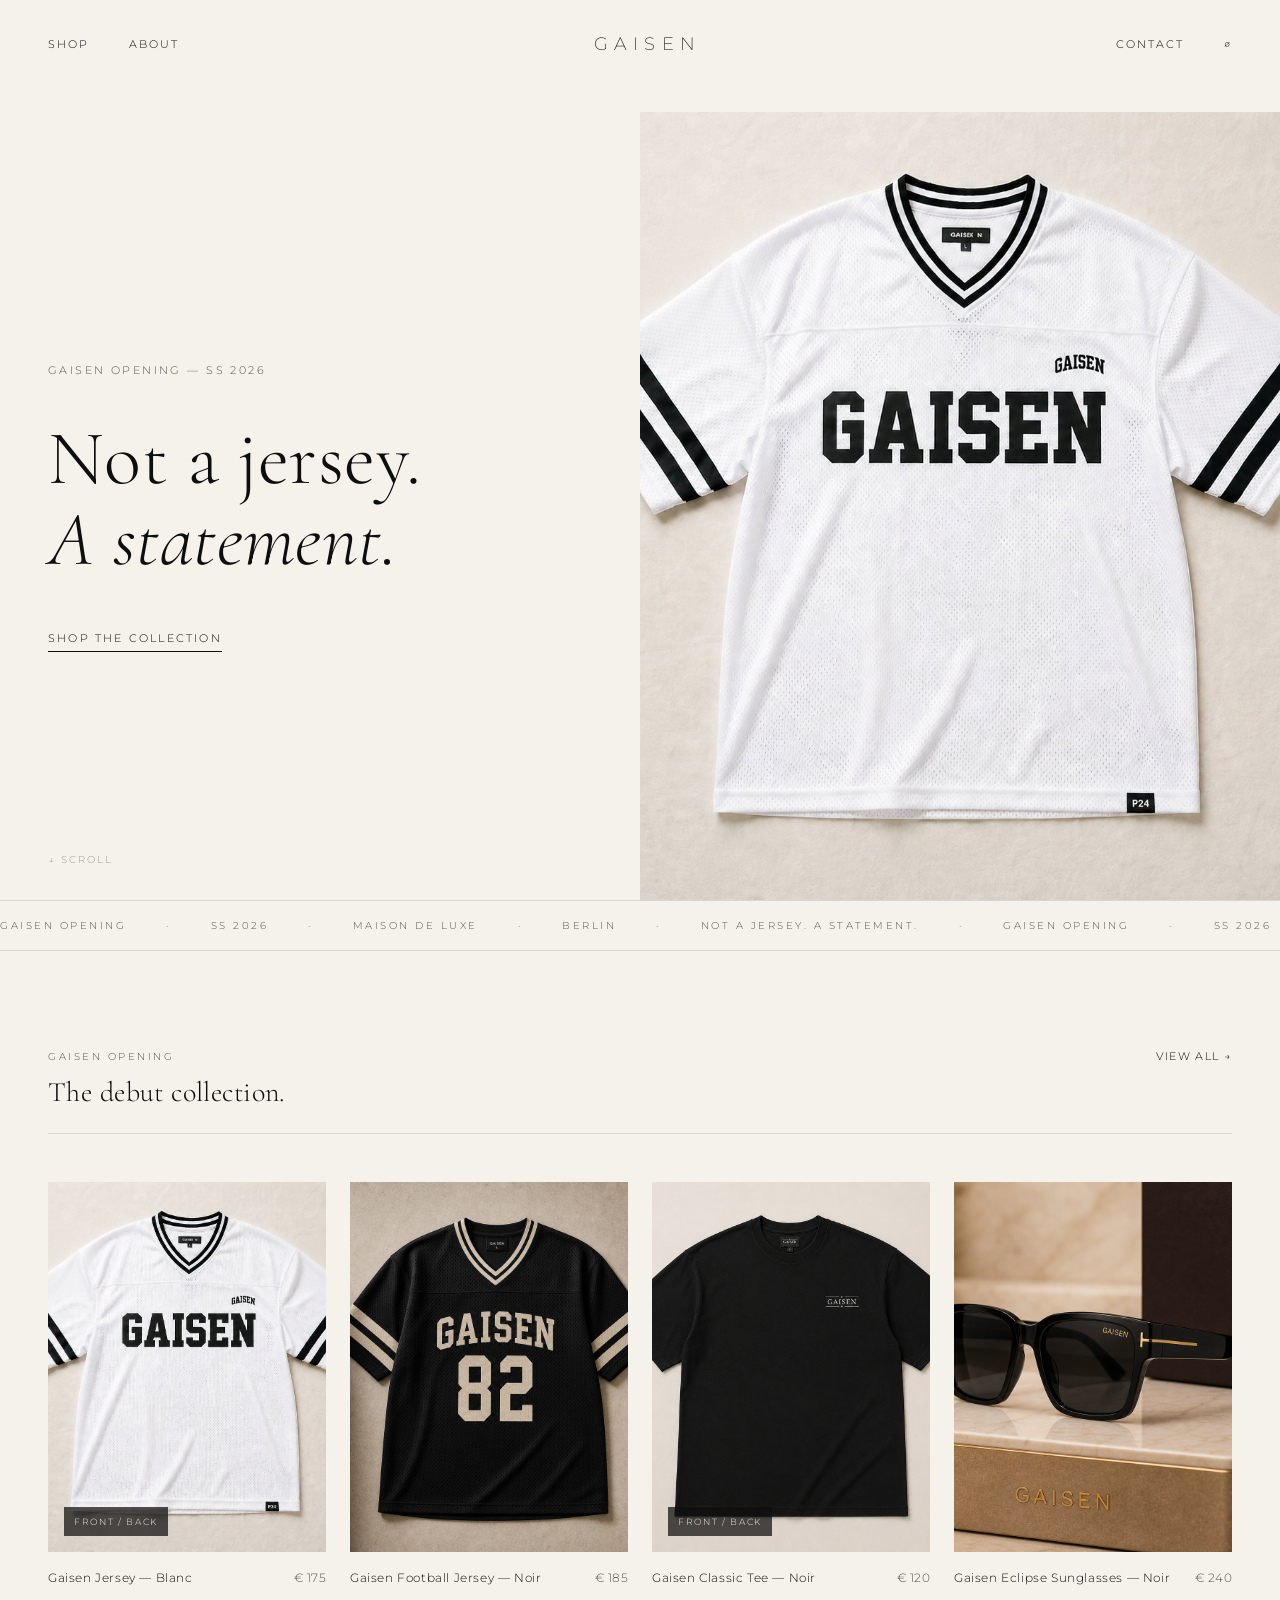
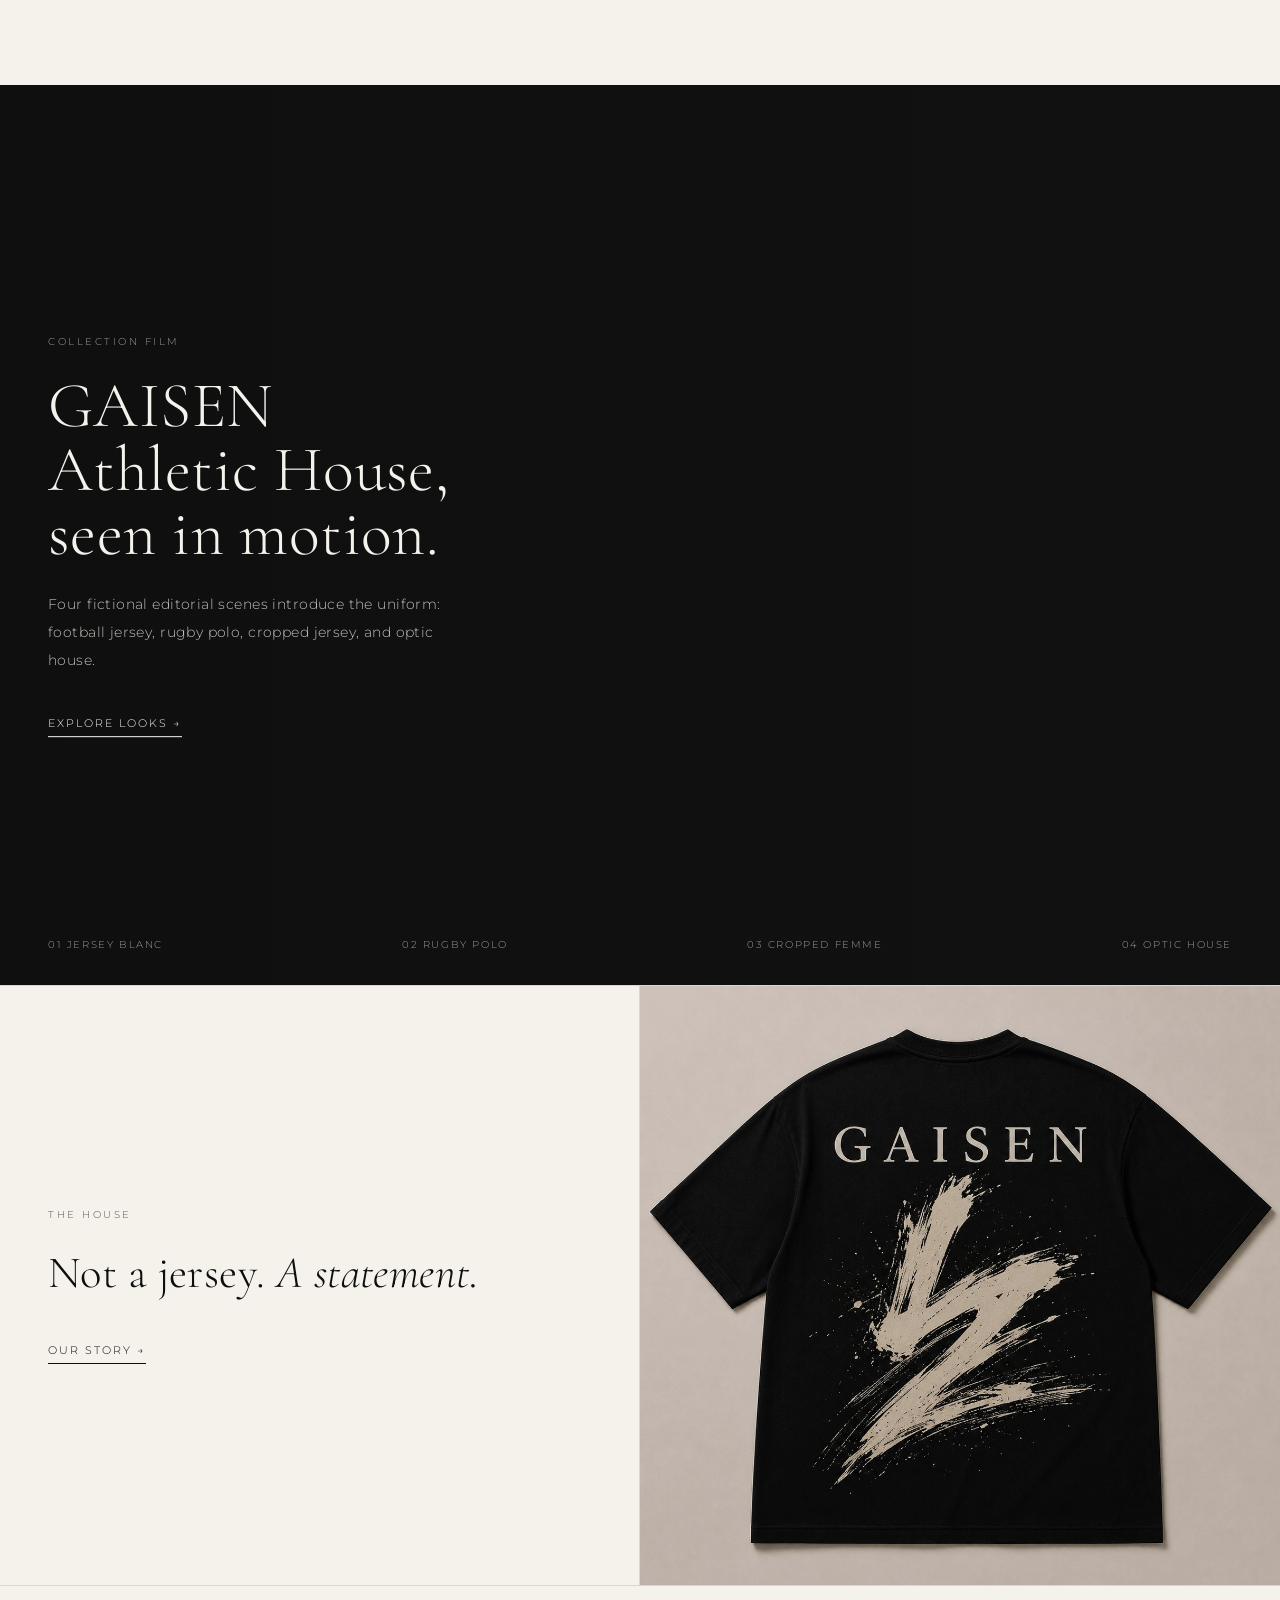
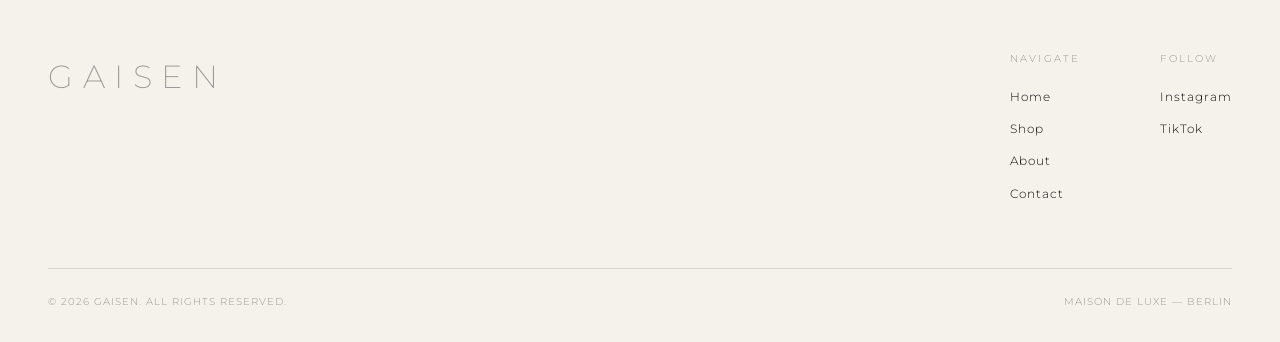
==== commit d17184a6: "Add files via upload" ====
--- a/index.html
+++ b/index.html
@@ -8,7 +8,7 @@
   <link href="https://fonts.googleapis.com/css2?family=Cormorant+Garamond:ital,wght@0,300;0,400;1,300;1,400&family=Montserrat:wght@200;300;400&display=swap" rel="stylesheet">
   <link rel="stylesheet" href="style.css">
 </head>
-<body class="home-page">
+<body>
 
   <nav class="nav">
     <div class="nav-left">
@@ -22,54 +22,19 @@
     </div>
   </nav>
 
-  <section class="collection-film hero-film" aria-label="Gaisen collection film">
-    <div class="film-stage cinematic-stage">
-      <div class="film-scene scene-one">
-        <img class="film-bg" src="film-jersey-blanc.png" alt="">
-        <div class="film-subject"><img src="film-jersey-blanc.png" alt="Gaisen Jersey Blanc editorial look"></div>
-        <p class="film-signal">OPENING / 01</p>
-      </div>
-      <div class="film-scene scene-two">
-        <img class="film-bg" src="film-cropped-jersey.png" alt="">
-        <div class="film-subject"><img src="film-cropped-jersey.png" alt="Gaisen cropped jersey athletic editorial look"></div>
-        <p class="film-signal">FORM / 02</p>
-      </div>
-      <div class="film-scene scene-three">
-        <img class="film-bg" src="film-optic-house.png" alt="">
-        <div class="film-subject"><img src="film-optic-house.png" alt="Gaisen optic house editorial look"></div>
-        <p class="film-signal">OPTIC / 03</p>
-      </div>
-      <div class="film-scene scene-four">
-        <img class="film-bg" src="film-jersey-blanc.png" alt="">
-        <div class="film-subject film-subject-wide"><img src="gaisen-football-jersey-noir.png" alt="Gaisen Football Jersey Noir product movement"></div>
-        <p class="film-signal">NOIR / 04</p>
-      </div>
-      <div class="film-scene scene-five">
-        <img class="film-bg" src="film-cropped-jersey.png" alt="">
-        <div class="film-subject"><img src="film-cropped-jersey.png" alt="Gaisen cropped jersey full athletic look"></div>
-        <p class="film-signal">PACE / 05</p>
-      </div>
-      <div class="film-scene scene-six">
-        <img class="film-bg" src="film-optic-house.png" alt="">
-        <div class="film-subject"><img src="film-optic-house.png" alt="Gaisen eyewear athletic house look"></div>
-        <p class="film-signal">HOUSE / 06</p>
-      </div>
+  <section class="hero">
+    <div class="hero-content">
+      <p class="hero-season">GAISEN OPENING — SS 2026</p>
+      <h1 class="hero-title">
+        <span class="line">Not a jersey.</span>
+        <span class="line italic">A statement.</span>
+      </h1>
+      <a href="shop.html" class="hero-cta">Shop the collection</a>
     </div>
-    <div class="film-copy">
-      <p class="label">GAISEN OPENING — SS 2026</p>
-      <h1>Not a jersey. <em>A statement.</em></h1>
-      <p>A sixty-second athletic house film built for motion, pace, and the first Gaisen uniform.</p>
-      <a href="shop.html" class="link-underline">Shop the collection →</a>
+    <div class="hero-image-placeholder">
+      <img src="white-jersey-front.png" alt="Gaisen White Jersey" style="width:100%;height:100%;object-fit:cover;object-position:center top;">
     </div>
-    <div class="film-meter" aria-hidden="true">
-      <span></span><span></span><span></span><span></span><span></span><span></span>
-    </div>
-    <div class="film-index">
-      <span>01 Jersey Blanc</span>
-      <span>02 Cropped Femme</span>
-      <span>03 Optic House</span>
-      <span>04 Noir Uniform</span>
-    </div>
+    <div class="hero-scroll">↓ Scroll</div>
   </section>
 
   <div class="marquee">
@@ -141,6 +106,35 @@
     </div>
   </section>
 
+  <section class="collection-film" aria-label="Gaisen collection film">
+    <div class="film-stage">
+      <div class="film-frame frame-one">
+        <img src="film-jersey-blanc.png" alt="Gaisen collection film still with white jersey">
+      </div>
+      <div class="film-frame frame-two">
+        <img src="gaisen-rugby-polo-noir.png" alt="Gaisen collection film still with rugby polo">
+      </div>
+      <div class="film-frame frame-three">
+        <img src="film-cropped-jersey.png" alt="Gaisen collection film still with cropped jersey">
+      </div>
+      <div class="film-frame frame-four">
+        <img src="film-optic-house.png" alt="Gaisen collection film still with eyewear">
+      </div>
+    </div>
+    <div class="film-copy">
+      <p class="label">Collection Film</p>
+      <h2>GAISEN Athletic House, seen in motion.</h2>
+      <p>Four fictional editorial scenes introduce the uniform: football jersey, rugby polo, cropped jersey, and optic house.</p>
+      <a href="shop.html" class="link-underline">Explore looks →</a>
+    </div>
+    <div class="film-index">
+      <span>01 Jersey Blanc</span>
+      <span>02 Rugby Polo</span>
+      <span>03 Cropped Femme</span>
+      <span>04 Optic House</span>
+    </div>
+  </section>
+
   <section class="editorial">
     <div class="editorial-text">
       <p class="label">The House</p>
@@ -176,6 +170,5 @@
     </div>
   </footer>
 
-  <script src="support-bot.js"></script>
 </body>
 </html>
--- a/style.css
+++ b/style.css
@@ -69,199 +69,6 @@
   transition: opacity 0.2s;
 }
 .cart-link:hover { opacity: 0.5; }
-
-.home-page .nav {
-  color: var(--cream);
-  mix-blend-mode: normal;
-  background: linear-gradient(180deg, rgba(14,14,14,0.48), rgba(14,14,14,0));
-}
-
-/* Support Bot */
-.support-bot {
-  position: fixed;
-  right: 1.25rem;
-  bottom: 1.25rem;
-  z-index: 190;
-  font-family: var(--font-body);
-  transition: opacity 0.2s ease, transform 0.2s ease, visibility 0.2s ease;
-}
-
-body.modal-lock .support-bot {
-  opacity: 0;
-  pointer-events: none;
-  transform: translateY(0.75rem);
-  visibility: hidden;
-}
-
-.support-toggle {
-  min-width: 132px;
-  height: 46px;
-  border: 1px solid var(--ink);
-  background: var(--ink);
-  color: var(--cream);
-  cursor: pointer;
-  display: inline-flex;
-  align-items: center;
-  justify-content: center;
-  gap: 0.5rem;
-  font-size: 10px;
-  letter-spacing: 0.18em;
-  text-transform: uppercase;
-  box-shadow: 0 18px 42px rgba(14,14,14,0.22);
-}
-
-.support-dot {
-  width: 7px;
-  height: 7px;
-  border-radius: 50%;
-  background: #c9ff35;
-  box-shadow: 0 0 14px rgba(201,255,53,0.84);
-}
-
-.support-panel {
-  position: absolute;
-  right: 0;
-  bottom: 3.65rem;
-  width: min(390px, calc(100vw - 2.5rem));
-  max-height: min(680px, calc(100vh - 7rem));
-  border: 1px solid var(--border);
-  background: var(--cream);
-  box-shadow: 0 28px 80px rgba(14,14,14,0.28);
-  display: none;
-  overflow: hidden;
-}
-
-.support-bot.is-open .support-panel { display: flex; flex-direction: column; }
-
-.support-head {
-  background: var(--ink);
-  color: var(--cream);
-  padding: 1rem;
-  position: relative;
-}
-
-.support-label {
-  font-size: 9px;
-  letter-spacing: 0.24em;
-  text-transform: uppercase;
-  color: rgba(245,242,236,0.62);
-  margin-bottom: 0.4rem;
-}
-
-.support-title {
-  font-family: var(--font-display);
-  font-size: 30px;
-  font-weight: 300;
-  line-height: 1;
-}
-
-.support-close {
-  position: absolute;
-  top: 0.9rem;
-  right: 0.9rem;
-  width: 34px;
-  height: 34px;
-  border: 1px solid rgba(245,242,236,0.24);
-  background: transparent;
-  color: var(--cream);
-  cursor: pointer;
-  font-size: 18px;
-}
-
-.support-messages {
-  padding: 1rem;
-  display: flex;
-  flex-direction: column;
-  gap: 0.7rem;
-  overflow: auto;
-  min-height: 260px;
-}
-
-.support-message {
-  max-width: 88%;
-  padding: 0.75rem 0.85rem;
-  border: 1px solid var(--border);
-  font-size: 12px;
-  line-height: 1.65;
-}
-
-.support-message.bot {
-  align-self: flex-start;
-  background: #faf8f2;
-}
-
-.support-message.user {
-  align-self: flex-end;
-  background: var(--ink);
-  color: var(--cream);
-  border-color: var(--ink);
-}
-
-.support-chips {
-  display: flex;
-  gap: 0.45rem;
-  flex-wrap: wrap;
-  padding: 0 1rem 1rem;
-}
-
-.support-chip {
-  border: 1px solid var(--border);
-  background: transparent;
-  color: var(--ink-light);
-  cursor: pointer;
-  font-family: var(--font-body);
-  font-size: 9px;
-  letter-spacing: 0.16em;
-  text-transform: uppercase;
-  padding: 0.55rem 0.65rem;
-}
-
-.support-form {
-  display: grid;
-  grid-template-columns: 1fr auto;
-  border-top: 1px solid var(--border);
-}
-
-.support-form input {
-  min-width: 0;
-  border: 0;
-  background: transparent;
-  padding: 0.95rem;
-  font-family: var(--font-body);
-  color: var(--ink);
-  outline: none;
-}
-
-.support-form button {
-  border: 0;
-  border-left: 1px solid var(--border);
-  background: var(--ink);
-  color: var(--cream);
-  cursor: pointer;
-  font-family: var(--font-body);
-  font-size: 10px;
-  letter-spacing: 0.18em;
-  text-transform: uppercase;
-  padding: 0 1rem;
-}
-
-@media (max-width: 620px) {
-  .support-bot {
-    right: 0.8rem;
-    bottom: 0.8rem;
-  }
-
-  .support-toggle {
-    min-width: 112px;
-    height: 42px;
-  }
-
-  .support-panel {
-    width: calc(100vw - 1.6rem);
-    max-height: calc(100vh - 5.5rem);
-    bottom: 3.25rem;
-  }
-}
 
 /* ── Hero ── */
 .hero {
@@ -774,17 +581,11 @@
 
 .collection-film {
   min-height: 100vh;
-  height: 100svh;
+  height: 100vh;
   border-top: 1px solid var(--border);
   position: relative;
   overflow: hidden;
-  background: #d6cec2;
-}
-
-.hero-film {
-  border-top: none;
-  min-height: 100svh;
-  height: 100svh;
+  background: #111;
 }
 
 .film-copy {
@@ -806,14 +607,6 @@
   font-size: clamp(38px, 5vw, 72px);
   font-weight: 300;
   line-height: 1;
-  margin: 1.5rem 0;
-}
-
-.film-copy h1 {
-  font-family: var(--font-display);
-  font-size: clamp(48px, 7vw, 104px);
-  font-weight: 300;
-  line-height: 0.95;
   margin: 1.5rem 0;
 }
 
@@ -840,9 +633,7 @@
   height: 100%;
   min-height: 100%;
   overflow: hidden;
-  background:
-    radial-gradient(circle at 70% 52%, rgba(245,242,236,0.72), rgba(214,206,194,0) 42%),
-    linear-gradient(90deg, #bfb4a6, #e5ded4 48%, #b9ad9f);
+  background: #111;
 }
 
 .film-stage::after {
@@ -850,10 +641,7 @@
   position: absolute;
   inset: 0;
   z-index: 3;
-  pointer-events: none;
-  background:
-    linear-gradient(90deg, rgba(34,28,23,0.44), rgba(34,28,23,0.18) 32%, rgba(245,242,236,0.06) 66%, rgba(34,28,23,0.22)),
-    linear-gradient(0deg, rgba(34,28,23,0.36), rgba(34,28,23,0) 35%, rgba(245,242,236,0.16));
+  background: linear-gradient(90deg, rgba(14,14,14,0.72), rgba(14,14,14,0.24) 46%, rgba(14,14,14,0.08));
 }
 
 .film-frame {
@@ -861,147 +649,16 @@
   inset: 0;
   opacity: 0;
   animation: filmCycle 24s infinite;
-  display: flex;
-  align-items: center;
-  justify-content: center;
 }
 
 .film-frame img {
   width: 100%;
   height: 100%;
-  object-fit: contain;
-  object-position: center center;
-  transform: none;
-  animation: none;
-}
-
-.cinematic-stage {
-  background:
-    linear-gradient(115deg, #b9aa99, #ede5da 48%, #c7b9aa);
-}
-
-.film-scene {
-  position: absolute;
-  inset: 0;
-  opacity: 0;
-  overflow: hidden;
-  animation: filmScene 60s linear infinite;
-}
-
-.film-scene::before {
-  content: "";
-  position: absolute;
-  inset: 0;
-  z-index: 2;
-  background:
-    repeating-linear-gradient(105deg, rgba(245,242,236,0.12) 0 1px, transparent 1px 54px),
-    linear-gradient(115deg, transparent 0 50%, rgba(255,255,255,0.24) 50% 53%, transparent 53% 100%);
-  mix-blend-mode: soft-light;
-  transform: translateX(-6%);
-  animation: athleticSweep 10s ease-in-out infinite;
-  pointer-events: none;
-}
-
-.film-scene::after {
-  content: "";
-  position: absolute;
-  inset: 0;
-  z-index: 1;
-  background:
-    radial-gradient(circle at 78% 30%, rgba(255,79,163,0.18), transparent 24%),
-    radial-gradient(circle at 74% 76%, rgba(201,255,53,0.12), transparent 25%),
-    linear-gradient(90deg, rgba(245,242,236,0.12), rgba(245,242,236,0));
-  pointer-events: none;
-}
-
-.scene-one { animation-delay: 0s; }
-.scene-two { animation-delay: 10s; }
-.scene-three { animation-delay: 20s; }
-.scene-four { animation-delay: 30s; }
-.scene-five { animation-delay: 40s; }
-.scene-six { animation-delay: 50s; }
-
-.film-bg {
-  position: absolute;
-  inset: -12%;
-  width: 124%;
-  height: 124%;
   object-fit: cover;
-  filter: blur(22px) saturate(0.92) brightness(1.05);
-  transform: scale(1.16);
-  animation: bgMotion 10s ease-in-out infinite;
-}
-
-.film-subject {
-  position: absolute;
-  inset: 0;
-  z-index: 2;
-  display: flex;
-  justify-content: center;
-  align-items: center;
-  transform-origin: center;
-  animation: subjectMotion 10s ease-in-out infinite;
-}
-
-.film-subject img {
-  width: min(56vw, 760px);
-  height: min(92vh, 980px);
-  object-fit: contain;
   object-position: center;
-  filter: drop-shadow(0 28px 70px rgba(0,0,0,0.42));
-}
-
-.film-subject-wide img {
-  width: min(64vw, 900px);
-  height: min(82vh, 820px);
-}
-
-.film-signal {
-  position: absolute;
-  right: 3rem;
-  top: 50%;
-  z-index: 4;
-  color: rgba(245,242,236,0.64);
-  font-size: 10px;
-  letter-spacing: 0.28em;
-  text-transform: uppercase;
-  writing-mode: vertical-rl;
-}
-
-.film-meter {
-  position: absolute;
-  z-index: 6;
-  left: 3rem;
-  right: 3rem;
-  bottom: 4.5rem;
-  display: grid;
-  grid-template-columns: repeat(6, 1fr);
-  gap: 0.5rem;
-}
-
-.film-meter span {
-  height: 2px;
-  background: rgba(245,242,236,0.2);
-  overflow: hidden;
-  position: relative;
-}
-
-.film-meter span::after {
-  content: "";
-  position: absolute;
-  inset: 0;
-  background: var(--cream);
-  transform: scaleX(0);
-  transform-origin: left;
-  animation: meterPulse 10s linear infinite;
-}
-
-.film-meter span:nth-child(1)::after { animation-delay: 0s; }
-.film-meter span:nth-child(2)::after { animation-delay: 10s; }
-.film-meter span:nth-child(3)::after { animation-delay: 20s; }
-.film-meter span:nth-child(4)::after { animation-delay: 30s; }
-.film-meter span:nth-child(5)::after { animation-delay: 40s; }
-.film-meter span:nth-child(6)::after { animation-delay: 50s; }
+  transform: scale(1.06);
+  animation: filmDrift 24s infinite;
+}
 
 .frame-two { animation-delay: 6s; }
 .frame-three { animation-delay: 12s; }
@@ -1034,39 +691,9 @@
 }
 
 @keyframes filmDrift {
-  0%, 100% { transform: none; }
-}
-
-@keyframes filmScene {
-  0% { opacity: 0; }
-  1.5% { opacity: 1; }
-  15% { opacity: 1; }
-  16.6% { opacity: 0; }
-  100% { opacity: 0; }
-}
-
-@keyframes subjectMotion {
-  0% { transform: scale(1) translate3d(0, 0, 0); }
-  50% { transform: scale(1.035) translate3d(1.2%, -0.8%, 0); }
-  100% { transform: scale(1.01) translate3d(-0.8%, 0.5%, 0); }
-}
-
-@keyframes bgMotion {
-  0% { transform: scale(1.16) translate3d(0, 0, 0); }
-  50% { transform: scale(1.22) translate3d(-1.8%, 1%, 0); }
-  100% { transform: scale(1.18) translate3d(1.2%, -0.8%, 0); }
-}
-
-@keyframes athleticSweep {
-  0% { transform: translateX(-9%) skewX(-8deg); opacity: 0.55; }
-  50% { transform: translateX(5%) skewX(-8deg); opacity: 0.86; }
-  100% { transform: translateX(12%) skewX(-8deg); opacity: 0.48; }
-}
-
-@keyframes meterPulse {
-  0% { transform: scaleX(0); opacity: 1; }
-  92% { transform: scaleX(1); opacity: 1; }
-  100% { transform: scaleX(1); opacity: 0; }
+  0% { transform: scale(1.06) translate3d(0, 0, 0); }
+  25% { transform: scale(1.12) translate3d(-1.5%, -1%, 0); }
+  100% { transform: scale(1.06) translate3d(0, 0, 0); }
 }
 
 @media (max-width: 900px) {
@@ -1084,10 +711,6 @@
     transform: none;
   }
 
-  .film-copy h1 {
-    font-size: clamp(42px, 14vw, 74px);
-  }
-
   .film-stage {
     min-height: 100%;
   }
@@ -1100,19 +723,4 @@
     justify-content: flex-start;
     row-gap: 0.6rem;
   }
-
-  .film-subject img {
-    width: min(92vw, 620px);
-    height: min(76vh, 820px);
-  }
-
-  .film-meter {
-    left: 1.25rem;
-    right: 1.25rem;
-    bottom: 4rem;
-  }
-
-  .film-signal {
-    right: 1.25rem;
-  }
-}
+}
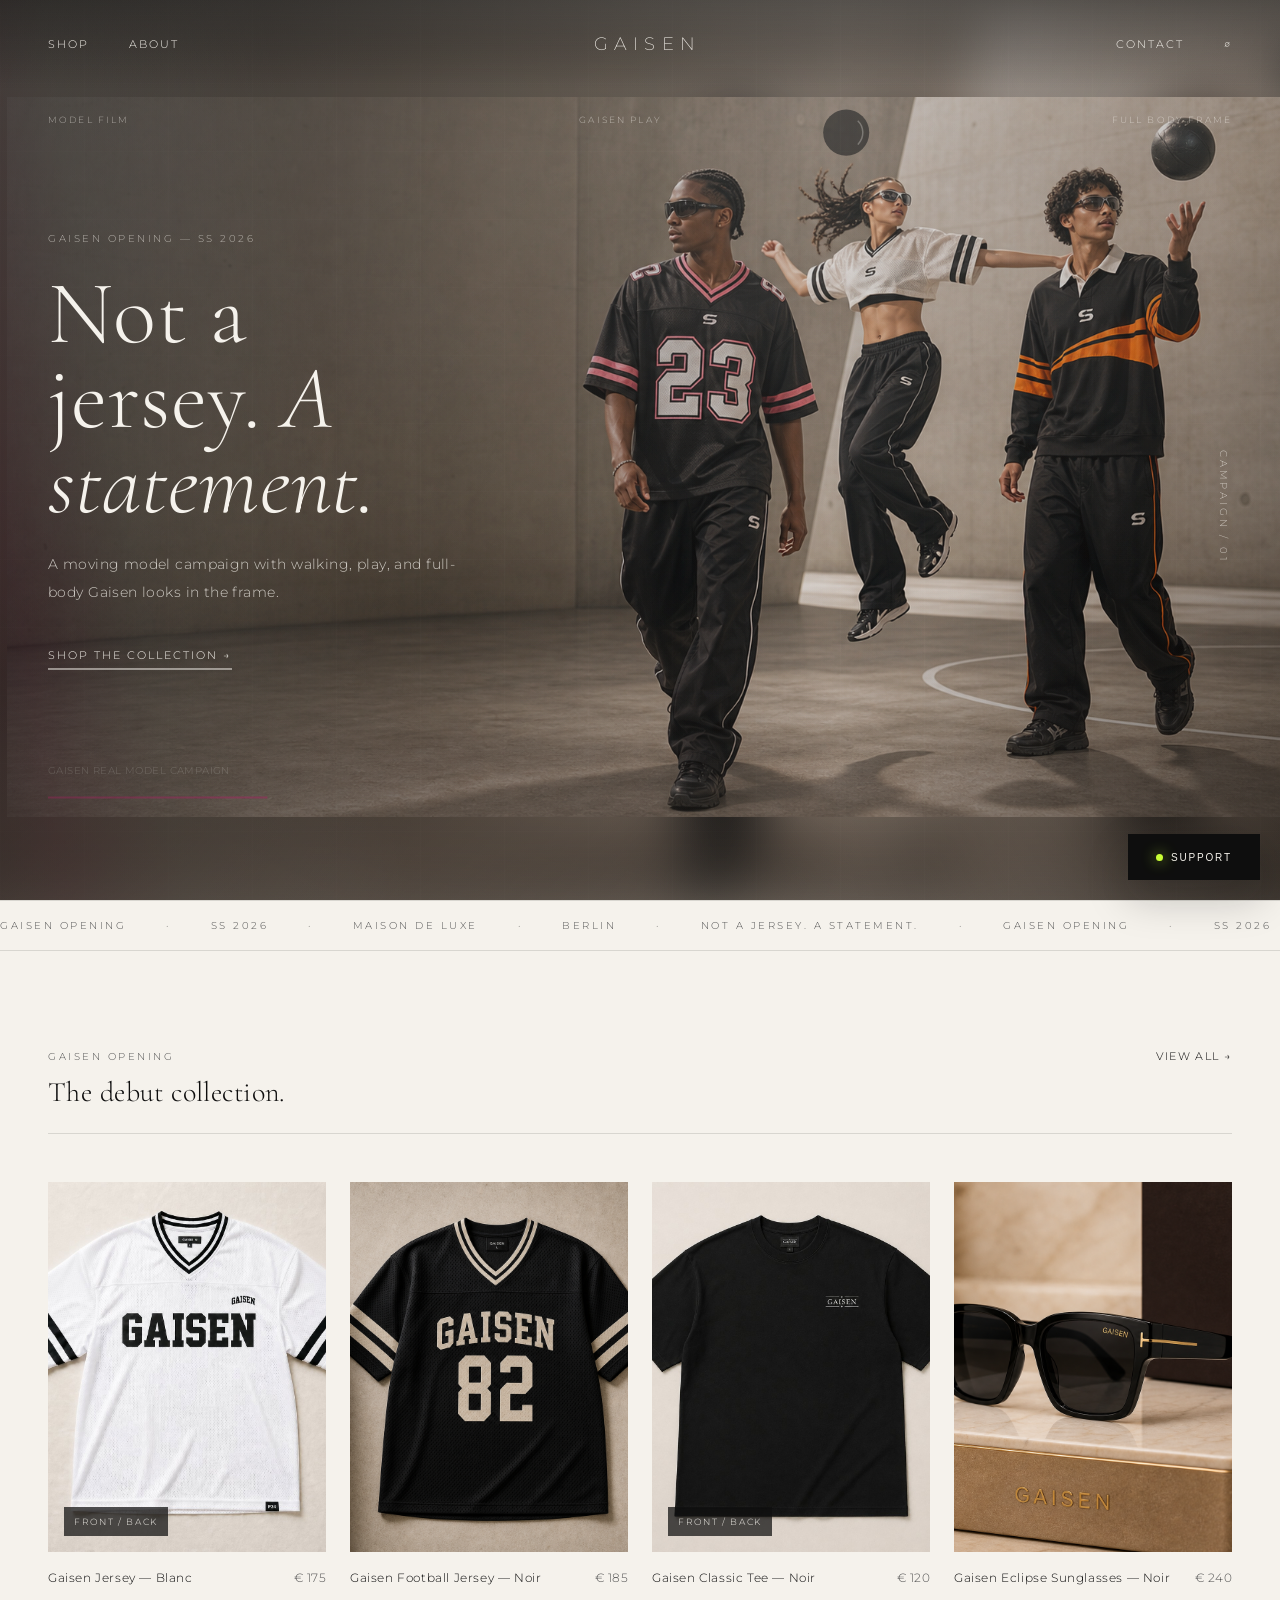
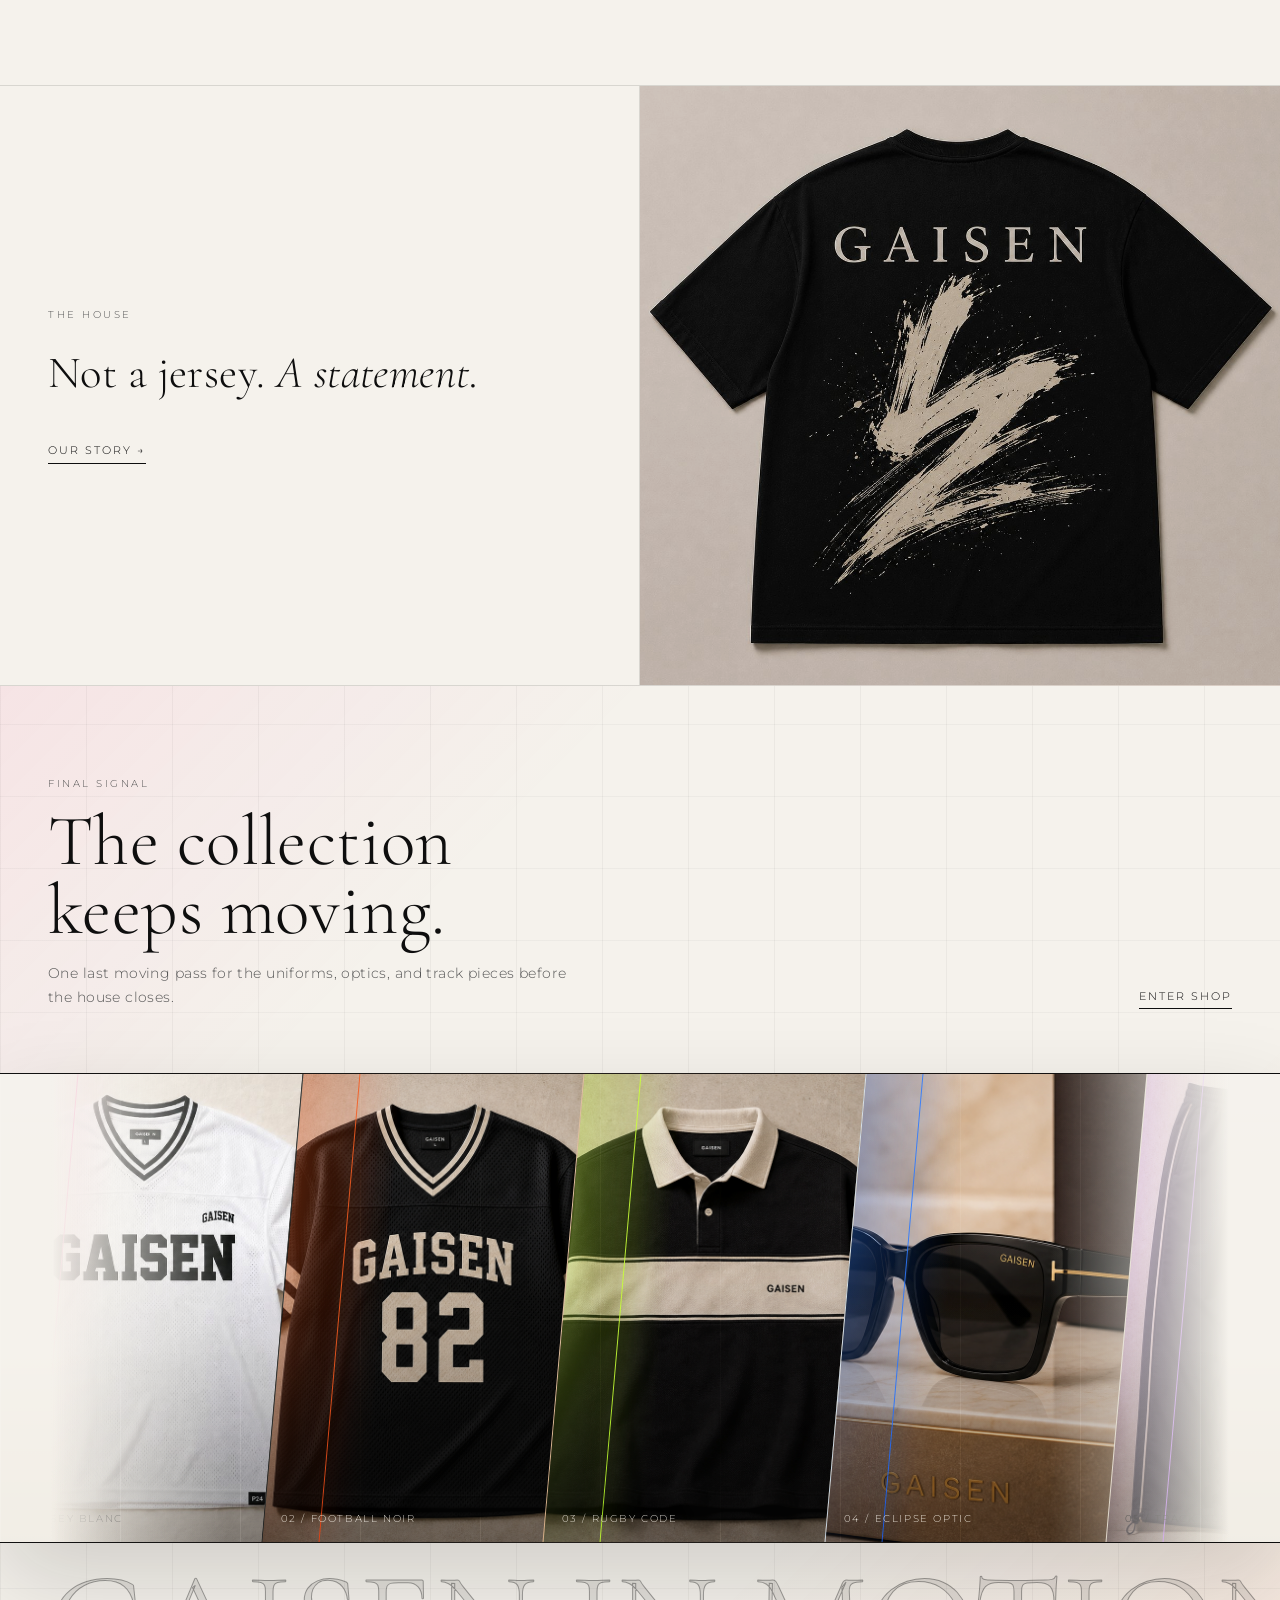
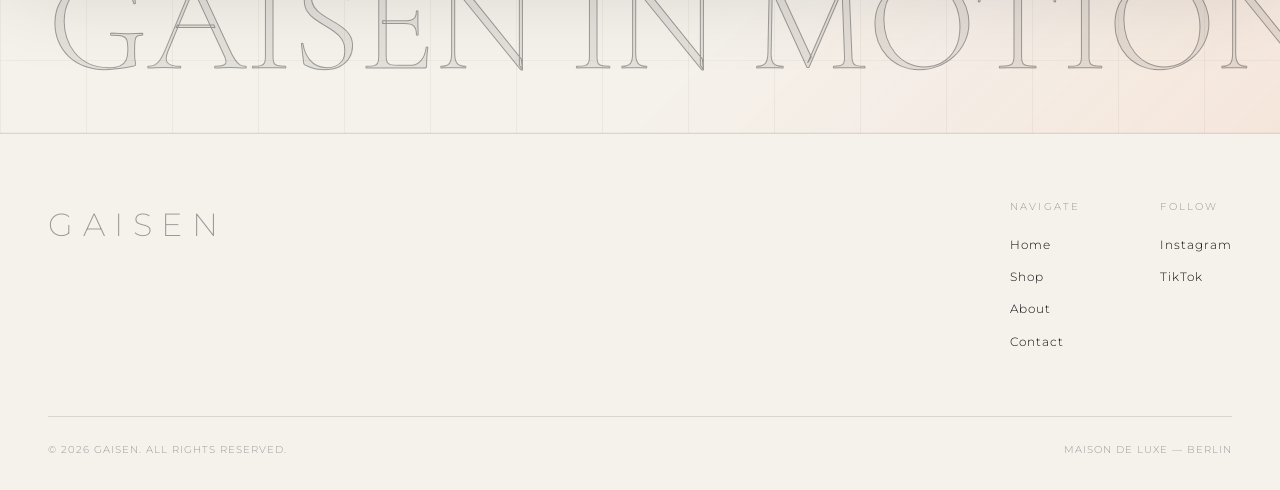
==== commit 66bbc0b7: "Add files via upload" ====
--- a/index.html
+++ b/index.html
@@ -8,7 +8,7 @@
   <link href="https://fonts.googleapis.com/css2?family=Cormorant+Garamond:ital,wght@0,300;0,400;1,300;1,400&family=Montserrat:wght@200;300;400&display=swap" rel="stylesheet">
   <link rel="stylesheet" href="style.css">
 </head>
-<body>
+<body class="home-page">
 
   <nav class="nav">
     <div class="nav-left">
@@ -22,19 +22,22 @@
     </div>
   </nav>
 
-  <section class="hero">
-    <div class="hero-content">
-      <p class="hero-season">GAISEN OPENING — SS 2026</p>
-      <h1 class="hero-title">
-        <span class="line">Not a jersey.</span>
-        <span class="line italic">A statement.</span>
-      </h1>
-      <a href="shop.html" class="hero-cta">Shop the collection</a>
-    </div>
-    <div class="hero-image-placeholder">
-      <img src="white-jersey-front.png" alt="Gaisen White Jersey" style="width:100%;height:100%;object-fit:cover;object-position:center top;">
-    </div>
-    <div class="hero-scroll">↓ Scroll</div>
+  <section class="collection-film hero-film" aria-label="Gaisen collection film">
+    <div class="film-stage cinematic-stage campaign-video-stage">
+      <canvas id="campaignFilm" class="campaign-video-canvas" aria-label="A full-screen moving Gaisen product campaign video"></canvas>
+      <div class="campaign-video-ui" aria-hidden="true">
+        <span>MODEL FILM</span>
+        <span>GAISEN PLAY</span>
+        <span>FULL BODY FRAME</span>
+      </div>
+      <p class="film-signal">CAMPAIGN / 01</p>
+    </div>
+    <div class="film-copy">
+      <p class="label">GAISEN OPENING — SS 2026</p>
+      <h1>Not a jersey. <em>A statement.</em></h1>
+      <p>A moving model campaign with walking, play, and full-body Gaisen looks in the frame.</p>
+      <a href="shop.html" class="link-underline">Shop the collection →</a>
+    </div>
   </section>
 
   <div class="marquee">
@@ -106,35 +109,6 @@
     </div>
   </section>
 
-  <section class="collection-film" aria-label="Gaisen collection film">
-    <div class="film-stage">
-      <div class="film-frame frame-one">
-        <img src="film-jersey-blanc.png" alt="Gaisen collection film still with white jersey">
-      </div>
-      <div class="film-frame frame-two">
-        <img src="gaisen-rugby-polo-noir.png" alt="Gaisen collection film still with rugby polo">
-      </div>
-      <div class="film-frame frame-three">
-        <img src="film-cropped-jersey.png" alt="Gaisen collection film still with cropped jersey">
-      </div>
-      <div class="film-frame frame-four">
-        <img src="film-optic-house.png" alt="Gaisen collection film still with eyewear">
-      </div>
-    </div>
-    <div class="film-copy">
-      <p class="label">Collection Film</p>
-      <h2>GAISEN Athletic House, seen in motion.</h2>
-      <p>Four fictional editorial scenes introduce the uniform: football jersey, rugby polo, cropped jersey, and optic house.</p>
-      <a href="shop.html" class="link-underline">Explore looks →</a>
-    </div>
-    <div class="film-index">
-      <span>01 Jersey Blanc</span>
-      <span>02 Rugby Polo</span>
-      <span>03 Cropped Femme</span>
-      <span>04 Optic House</span>
-    </div>
-  </section>
-
   <section class="editorial">
     <div class="editorial-text">
       <p class="label">The House</p>
@@ -143,6 +117,74 @@
     </div>
     <div class="editorial-img" style="background:#1a1a1a;">
       <img src="tshirt-back.png" alt="Gaisen Tee Back" style="width:100%;height:100%;object-fit:cover;opacity:0.9;">
+    </div>
+  </section>
+
+  <section class="bottom-motion" aria-label="Gaisen moving product runway">
+    <div class="bottom-motion-copy">
+      <div>
+        <p class="label">Final Signal</p>
+        <h2>The collection keeps moving.</h2>
+        <p>One last moving pass for the uniforms, optics, and track pieces before the house closes.</p>
+      </div>
+      <a href="shop.html" class="link-underline">Enter shop</a>
+    </div>
+    <div class="bottom-motion-window">
+      <div class="bottom-motion-track">
+        <a class="motion-card motion-card-light" style="--flash:#ff3d9a;" href="shop.html#jersey-blanc">
+          <img src="white-jersey-front.png" alt="">
+          <span>01 / Jersey Blanc</span>
+        </a>
+        <a class="motion-card motion-card-dark" style="--flash:#f45a1f;" href="shop.html#football-jersey-noir">
+          <img src="gaisen-football-jersey-noir.png" alt="">
+          <span>02 / Football Noir</span>
+        </a>
+        <a class="motion-card motion-card-warm" style="--flash:#c7ff37;" href="shop.html#rugby-polo-noir">
+          <img src="gaisen-rugby-polo-noir.png" alt="">
+          <span>03 / Rugby Code</span>
+        </a>
+        <a class="motion-card motion-card-cool" style="--flash:#2b78ff;" href="shop.html#eclipse-sunglasses">
+          <img src="gaisen-eclipse-generated.png" alt="">
+          <span>04 / Eclipse Optic</span>
+        </a>
+        <a class="motion-card motion-card-light" style="--flash:#b464ff;" href="shop.html#track-pant-noir">
+          <img src="gaisen-track-pant-noir.png" alt="">
+          <span>05 / Track Noir</span>
+        </a>
+        <a class="motion-card motion-card-dark" style="--flash:#ffffff;" href="shop.html#tee-noir">
+          <img src="tshirt-front.png" alt="">
+          <span>06 / Tee Noir</span>
+        </a>
+        <a class="motion-card motion-card-light" style="--flash:#ff3d9a;" href="shop.html#jersey-blanc" aria-hidden="true" tabindex="-1">
+          <img src="white-jersey-front.png" alt="">
+          <span>01 / Jersey Blanc</span>
+        </a>
+        <a class="motion-card motion-card-dark" style="--flash:#f45a1f;" href="shop.html#football-jersey-noir" aria-hidden="true" tabindex="-1">
+          <img src="gaisen-football-jersey-noir.png" alt="">
+          <span>02 / Football Noir</span>
+        </a>
+        <a class="motion-card motion-card-warm" style="--flash:#c7ff37;" href="shop.html#rugby-polo-noir" aria-hidden="true" tabindex="-1">
+          <img src="gaisen-rugby-polo-noir.png" alt="">
+          <span>03 / Rugby Code</span>
+        </a>
+        <a class="motion-card motion-card-cool" style="--flash:#2b78ff;" href="shop.html#eclipse-sunglasses" aria-hidden="true" tabindex="-1">
+          <img src="gaisen-eclipse-generated.png" alt="">
+          <span>04 / Eclipse Optic</span>
+        </a>
+        <a class="motion-card motion-card-light" style="--flash:#b464ff;" href="shop.html#track-pant-noir" aria-hidden="true" tabindex="-1">
+          <img src="gaisen-track-pant-noir.png" alt="">
+          <span>05 / Track Noir</span>
+        </a>
+        <a class="motion-card motion-card-dark" style="--flash:#ffffff;" href="shop.html#tee-noir" aria-hidden="true" tabindex="-1">
+          <img src="tshirt-front.png" alt="">
+          <span>06 / Tee Noir</span>
+        </a>
+      </div>
+    </div>
+    <div class="bottom-motion-type" aria-hidden="true">
+      <span>GAISEN IN MOTION</span>
+      <span>GAISEN IN MOTION</span>
+      <span>GAISEN IN MOTION</span>
     </div>
   </section>
 
@@ -170,5 +212,8 @@
     </div>
   </footer>
 
+  <script src="campaign-film.js"></script>
+  <script src="button-motion.js"></script>
+  <script src="support-bot.js"></script>
 </body>
 </html>
--- a/style.css
+++ b/style.css
@@ -27,6 +27,101 @@
 
 a { color: inherit; text-decoration: none; }
 img { display: block; width: 100%; }
+
+/* Button motion */
+:where(button, .link-underline, .hero-cta, .view-all) {
+  --button-glow: #ff3d9a;
+  --button-spark: #c9ff35;
+  position: relative;
+  isolation: isolate;
+  overflow: hidden;
+  transform: translateZ(0);
+  transition:
+    transform 0.24s ease,
+    box-shadow 0.24s ease,
+    border-color 0.24s ease,
+    background 0.24s ease,
+    color 0.24s ease,
+    opacity 0.2s ease;
+}
+:where(button, .link-underline, .hero-cta, .view-all)::before {
+  content: "";
+  position: absolute;
+  inset: -2px;
+  z-index: 0;
+  pointer-events: none;
+  background:
+    linear-gradient(105deg, transparent 0 34%, rgba(255,255,255,0.34) 46%, transparent 58%),
+    linear-gradient(90deg, color-mix(in srgb, var(--button-glow) 22%, transparent), transparent 48%, color-mix(in srgb, var(--button-spark) 18%, transparent));
+  opacity: 0;
+  transform: translateX(-110%) skewX(-14deg);
+  transition: opacity 0.24s ease, transform 0.58s ease;
+}
+:where(button, .link-underline, .hero-cta, .view-all):hover {
+  transform: translateY(-2px);
+  box-shadow: 0 14px 34px rgba(14,14,14,0.13);
+}
+:where(button, .link-underline, .hero-cta, .view-all):hover::before {
+  opacity: 1;
+  transform: translateX(110%) skewX(-14deg);
+}
+:where(button, .link-underline, .hero-cta, .view-all):active {
+  transform: translateY(0) scale(0.97);
+  transition-duration: 0.32s;
+}
+:where(button, .link-underline, .hero-cta, .view-all).is-clicking {
+  animation: buttonClickHold 0.68s cubic-bezier(0.16, 1, 0.3, 1);
+  box-shadow: 0 18px 42px rgba(14,14,14,0.16);
+}
+:where(button, .link-underline, .hero-cta, .view-all).is-clicking::before {
+  opacity: 1;
+  transform: translateX(110%) skewX(-14deg);
+  transition-duration: 0.78s;
+}
+:where(.cart-link, .support-close):hover {
+  box-shadow: none;
+}
+:where(.link-underline, .hero-cta, .view-all)::after {
+  content: "";
+  position: absolute;
+  left: 0;
+  right: 0;
+  bottom: -7px;
+  height: 2px;
+  background: linear-gradient(90deg, #ff3d9a, #f45a1f, #c9ff35);
+  transform: scaleX(0);
+  transform-origin: left;
+  transition: transform 0.32s ease;
+}
+:where(.link-underline, .hero-cta, .view-all):hover::after {
+  transform: scaleX(1);
+}
+
+@keyframes buttonClickHold {
+  0% { transform: translateY(0) scale(0.97); }
+  38% { transform: translateY(1px) scale(0.93); }
+  72% { transform: translateY(-2px) scale(1.015); }
+  100% { transform: translateY(-1px) scale(1); }
+}
+
+:where(button) > * {
+  position: relative;
+  z-index: 1;
+}
+
+@media (prefers-reduced-motion: reduce) {
+  :where(button, .link-underline, .hero-cta, .view-all),
+  :where(button, .link-underline, .hero-cta, .view-all)::before,
+  :where(.link-underline, .hero-cta, .view-all)::after {
+    transition: none;
+    animation: none;
+  }
+
+  :where(button, .link-underline, .hero-cta, .view-all):hover,
+  :where(button, .link-underline, .hero-cta, .view-all):active {
+    transform: none;
+  }
+}
 
 /* ── Nav ── */
 .nav {
@@ -70,6 +165,199 @@
 }
 .cart-link:hover { opacity: 0.5; }
 
+.home-page .nav {
+  color: var(--cream);
+  mix-blend-mode: normal;
+  background: linear-gradient(180deg, rgba(14,14,14,0.48), rgba(14,14,14,0));
+}
+
+/* Support Bot */
+.support-bot {
+  position: fixed;
+  right: 1.25rem;
+  bottom: 1.25rem;
+  z-index: 190;
+  font-family: var(--font-body);
+  transition: opacity 0.2s ease, transform 0.2s ease, visibility 0.2s ease;
+}
+
+body.modal-lock .support-bot {
+  opacity: 0;
+  pointer-events: none;
+  transform: translateY(0.75rem);
+  visibility: hidden;
+}
+
+.support-toggle {
+  min-width: 132px;
+  height: 46px;
+  border: 1px solid var(--ink);
+  background: var(--ink);
+  color: var(--cream);
+  cursor: pointer;
+  display: inline-flex;
+  align-items: center;
+  justify-content: center;
+  gap: 0.5rem;
+  font-size: 10px;
+  letter-spacing: 0.18em;
+  text-transform: uppercase;
+  box-shadow: 0 18px 42px rgba(14,14,14,0.22);
+}
+
+.support-dot {
+  width: 7px;
+  height: 7px;
+  border-radius: 50%;
+  background: #c9ff35;
+  box-shadow: 0 0 14px rgba(201,255,53,0.84);
+}
+
+.support-panel {
+  position: absolute;
+  right: 0;
+  bottom: 3.65rem;
+  width: min(390px, calc(100vw - 2.5rem));
+  max-height: min(680px, calc(100vh - 7rem));
+  border: 1px solid var(--border);
+  background: var(--cream);
+  box-shadow: 0 28px 80px rgba(14,14,14,0.28);
+  display: none;
+  overflow: hidden;
+}
+
+.support-bot.is-open .support-panel { display: flex; flex-direction: column; }
+
+.support-head {
+  background: var(--ink);
+  color: var(--cream);
+  padding: 1rem;
+  position: relative;
+}
+
+.support-label {
+  font-size: 9px;
+  letter-spacing: 0.24em;
+  text-transform: uppercase;
+  color: rgba(245,242,236,0.62);
+  margin-bottom: 0.4rem;
+}
+
+.support-title {
+  font-family: var(--font-display);
+  font-size: 30px;
+  font-weight: 300;
+  line-height: 1;
+}
+
+.support-close {
+  position: absolute;
+  top: 0.9rem;
+  right: 0.9rem;
+  width: 34px;
+  height: 34px;
+  border: 1px solid rgba(245,242,236,0.24);
+  background: transparent;
+  color: var(--cream);
+  cursor: pointer;
+  font-size: 18px;
+}
+
+.support-messages {
+  padding: 1rem;
+  display: flex;
+  flex-direction: column;
+  gap: 0.7rem;
+  overflow: auto;
+  min-height: 260px;
+}
+
+.support-message {
+  max-width: 88%;
+  padding: 0.75rem 0.85rem;
+  border: 1px solid var(--border);
+  font-size: 12px;
+  line-height: 1.65;
+}
+
+.support-message.bot {
+  align-self: flex-start;
+  background: #faf8f2;
+}
+
+.support-message.user {
+  align-self: flex-end;
+  background: var(--ink);
+  color: var(--cream);
+  border-color: var(--ink);
+}
+
+.support-chips {
+  display: flex;
+  gap: 0.45rem;
+  flex-wrap: wrap;
+  padding: 0 1rem 1rem;
+}
+
+.support-chip {
+  border: 1px solid var(--border);
+  background: transparent;
+  color: var(--ink-light);
+  cursor: pointer;
+  font-family: var(--font-body);
+  font-size: 9px;
+  letter-spacing: 0.16em;
+  text-transform: uppercase;
+  padding: 0.55rem 0.65rem;
+}
+
+.support-form {
+  display: grid;
+  grid-template-columns: 1fr auto;
+  border-top: 1px solid var(--border);
+}
+
+.support-form input {
+  min-width: 0;
+  border: 0;
+  background: transparent;
+  padding: 0.95rem;
+  font-family: var(--font-body);
+  color: var(--ink);
+  outline: none;
+}
+
+.support-form button {
+  border: 0;
+  border-left: 1px solid var(--border);
+  background: var(--ink);
+  color: var(--cream);
+  cursor: pointer;
+  font-family: var(--font-body);
+  font-size: 10px;
+  letter-spacing: 0.18em;
+  text-transform: uppercase;
+  padding: 0 1rem;
+}
+
+@media (max-width: 620px) {
+  .support-bot {
+    right: 0.8rem;
+    bottom: 0.8rem;
+  }
+
+  .support-toggle {
+    min-width: 112px;
+    height: 42px;
+  }
+
+  .support-panel {
+    width: calc(100vw - 1.6rem);
+    max-height: calc(100vh - 5.5rem);
+    bottom: 3.25rem;
+  }
+}
+
 /* ── Hero ── */
 .hero {
   min-height: 100vh;
@@ -321,7 +609,247 @@
   );
 }
 
-/* ── Footer ── */
+/* Bottom motion */
+.bottom-motion {
+  position: relative;
+  overflow: hidden;
+  min-height: 680px;
+  padding: clamp(3.5rem, 7vw, 7rem) 0 3rem;
+  border-top: 1px solid var(--border);
+  background:
+    linear-gradient(135deg, rgba(255,61,154,0.08), transparent 28%),
+    linear-gradient(315deg, rgba(244,90,31,0.08), transparent 30%),
+    var(--cream);
+}
+.bottom-motion::before {
+  content: "";
+  position: absolute;
+  inset: 0;
+  background:
+    repeating-linear-gradient(90deg, rgba(14,14,14,0.045) 0 1px, transparent 1px 86px),
+    repeating-linear-gradient(0deg, rgba(14,14,14,0.035) 0 1px, transparent 1px 72px);
+  pointer-events: none;
+}
+.bottom-motion-copy {
+  position: relative;
+  z-index: 4;
+  display: grid;
+  grid-template-columns: minmax(0, 560px) auto;
+  align-items: end;
+  justify-content: space-between;
+  gap: 2rem;
+  padding: 0 clamp(1.25rem, 4vw, 3rem);
+}
+.bottom-motion-copy h2 {
+  font-family: var(--font-display);
+  font-size: clamp(38px, 5.6vw, 86px);
+  font-weight: 300;
+  line-height: 0.96;
+  margin: 1rem 0;
+}
+.bottom-motion-copy p:not(.label) {
+  max-width: 520px;
+  color: var(--ink-light);
+}
+.bottom-motion-window {
+  position: relative;
+  z-index: 2;
+  height: clamp(310px, 38vw, 470px);
+  margin: clamp(2.6rem, 5vw, 4.5rem) 0 1.25rem;
+  overflow: hidden;
+  border-top: 1px solid rgba(14,14,14,0.16);
+  border-bottom: 1px solid rgba(14,14,14,0.16);
+  background:
+    linear-gradient(90deg, #111, #27211c 48%, #0c0c0c);
+  box-shadow: 0 36px 90px rgba(14,14,14,0.16);
+}
+.bottom-motion-window::before,
+.bottom-motion-window::after {
+  content: "";
+  position: absolute;
+  inset: 0;
+  z-index: 5;
+  pointer-events: none;
+}
+.bottom-motion-window::before {
+  background:
+    linear-gradient(90deg, var(--cream) 0 4%, rgba(245,242,236,0) 18% 82%, var(--cream) 96% 100%);
+}
+.bottom-motion-window::after {
+  background:
+    repeating-linear-gradient(90deg, rgba(245,242,236,0.16) 0 1px, transparent 1px 120px),
+    linear-gradient(0deg, rgba(14,14,14,0.42), transparent 42%, rgba(245,242,236,0.08));
+  mix-blend-mode: soft-light;
+}
+.bottom-motion-track {
+  display: flex;
+  width: max-content;
+  height: 100%;
+  animation: bottomRail 34s linear infinite;
+  will-change: transform;
+}
+.bottom-motion-window:hover .bottom-motion-track {
+  animation-play-state: paused;
+}
+.motion-card {
+  --flash: #ff3d9a;
+  position: relative;
+  flex: 0 0 clamp(190px, 22vw, 330px);
+  height: 100%;
+  overflow: hidden;
+  background: #d8d0c4;
+  border-left: 1px solid rgba(245,242,236,0.2);
+  transform: skewX(-5deg);
+  transform-origin: center;
+  isolation: isolate;
+}
+.motion-card img {
+  width: 116%;
+  height: 100%;
+  object-fit: cover;
+  object-position: center 38%;
+  margin-left: -8%;
+  filter: saturate(1.04) contrast(1.02);
+  transform: skewX(5deg) scale(1.08);
+  transition: transform 0.45s ease, filter 0.45s ease;
+}
+.motion-card:hover img {
+  filter: saturate(1.18) contrast(1.06);
+  transform: skewX(5deg) scale(1.16);
+}
+.motion-card::before {
+  content: "";
+  position: absolute;
+  inset: 0;
+  z-index: 1;
+  background:
+    linear-gradient(180deg, transparent 36%, rgba(14,14,14,0.76)),
+    linear-gradient(90deg, color-mix(in srgb, var(--flash) 68%, transparent), transparent 36%);
+  opacity: 0.46;
+  pointer-events: none;
+}
+.motion-card::after {
+  content: "";
+  position: absolute;
+  top: 0;
+  bottom: 0;
+  left: 20%;
+  z-index: 3;
+  width: 1px;
+  background: var(--flash);
+  box-shadow: 0 0 26px var(--flash);
+  opacity: 0.9;
+  animation: cardScan 4.8s ease-in-out infinite;
+  pointer-events: none;
+}
+.motion-card span {
+  position: absolute;
+  left: 1rem;
+  bottom: 1rem;
+  z-index: 4;
+  max-width: calc(100% - 2rem);
+  color: var(--cream);
+  font-size: 10px;
+  letter-spacing: 0.16em;
+  line-height: 1.5;
+  text-transform: uppercase;
+  text-shadow: 0 1px 24px rgba(0,0,0,0.65);
+  transform: skewX(5deg);
+}
+.motion-card-light span {
+  color: var(--ink);
+  text-shadow: 0 1px 18px rgba(245,242,236,0.82);
+}
+.motion-card-dark { background: #090909; }
+.motion-card-warm { background: #d8b18a; }
+.motion-card-cool { background: #cbd9e7; }
+.motion-card:nth-child(4n) img {
+  object-position: center 30%;
+}
+.motion-card:nth-child(5n) img {
+  object-position: center 24%;
+}
+.bottom-motion-type {
+  position: relative;
+  z-index: 3;
+  display: flex;
+  width: max-content;
+  gap: 2.25rem;
+  padding-left: clamp(1.25rem, 4vw, 3rem);
+  white-space: nowrap;
+  font-family: var(--font-display);
+  font-size: clamp(46px, 11vw, 150px);
+  font-weight: 300;
+  line-height: 0.86;
+  letter-spacing: 0;
+  color: rgba(14,14,14,0.08);
+  -webkit-text-stroke: 1px rgba(14,14,14,0.36);
+  animation: bottomType 24s linear infinite;
+}
+.bottom-motion-type span:nth-child(2) {
+  color: rgba(255,61,154,0.12);
+  -webkit-text-stroke-color: rgba(244,90,31,0.48);
+}
+
+@keyframes bottomRail {
+  from { transform: translate3d(0, 0, 0); }
+  to { transform: translate3d(-50%, 0, 0); }
+}
+
+@keyframes bottomType {
+  from { transform: translate3d(0, 0, 0); }
+  to { transform: translate3d(-33.333%, 0, 0); }
+}
+
+@keyframes cardScan {
+  0% { transform: translateX(-120px); opacity: 0; }
+  18% { opacity: 0.95; }
+  58% { opacity: 0.95; }
+  100% { transform: translateX(260px); opacity: 0; }
+}
+
+@media (max-width: 900px) {
+  .bottom-motion {
+    min-height: auto;
+    padding-top: 4rem;
+  }
+
+  .bottom-motion-copy {
+    grid-template-columns: 1fr;
+    align-items: start;
+  }
+
+  .bottom-motion-window {
+    height: 360px;
+  }
+
+  .motion-card {
+    flex-basis: min(64vw, 280px);
+    transform: skewX(-3deg);
+  }
+
+  .motion-card img {
+    transform: skewX(3deg) scale(1.08);
+  }
+
+  .motion-card:hover img {
+    transform: skewX(3deg) scale(1.14);
+  }
+
+  .motion-card span {
+    transform: skewX(3deg);
+  }
+}
+
+@media (prefers-reduced-motion: reduce) {
+  .bottom-motion-track,
+  .bottom-motion-type,
+  .motion-card::after {
+    animation: none;
+  }
+}
+
+/* Footer */
 .footer {
   border-top: 1px solid var(--border);
   padding: 4rem 3rem 2rem;
@@ -581,11 +1109,17 @@
 
 .collection-film {
   min-height: 100vh;
-  height: 100vh;
+  height: 100svh;
   border-top: 1px solid var(--border);
   position: relative;
   overflow: hidden;
-  background: #111;
+  background: #d6cec2;
+}
+
+.hero-film {
+  border-top: none;
+  min-height: 100svh;
+  height: 100svh;
 }
 
 .film-copy {
@@ -610,6 +1144,14 @@
   margin: 1.5rem 0;
 }
 
+.film-copy h1 {
+  font-family: var(--font-display);
+  font-size: clamp(48px, 7vw, 104px);
+  font-weight: 300;
+  line-height: 0.95;
+  margin: 1.5rem 0;
+}
+
 .film-copy p:not(.label) {
   color: rgba(245,242,236,0.78);
   font-size: 14px;
@@ -633,7 +1175,9 @@
   height: 100%;
   min-height: 100%;
   overflow: hidden;
-  background: #111;
+  background:
+    radial-gradient(circle at 70% 52%, rgba(245,242,236,0.72), rgba(214,206,194,0) 42%),
+    linear-gradient(90deg, #bfb4a6, #e5ded4 48%, #b9ad9f);
 }
 
 .film-stage::after {
@@ -641,7 +1185,53 @@
   position: absolute;
   inset: 0;
   z-index: 3;
-  background: linear-gradient(90deg, rgba(14,14,14,0.72), rgba(14,14,14,0.24) 46%, rgba(14,14,14,0.08));
+  pointer-events: none;
+  background:
+    linear-gradient(90deg, rgba(34,28,23,0.44), rgba(34,28,23,0.18) 32%, rgba(245,242,236,0.06) 66%, rgba(34,28,23,0.22)),
+    linear-gradient(0deg, rgba(34,28,23,0.36), rgba(34,28,23,0) 35%, rgba(245,242,236,0.16));
+}
+
+.campaign-video-stage {
+  background: #17120f;
+}
+
+.campaign-video-stage::before {
+  content: "";
+  position: absolute;
+  inset: 0;
+  z-index: 2;
+  pointer-events: none;
+  background:
+    repeating-linear-gradient(90deg, rgba(245,242,236,0.12) 0 1px, transparent 1px 84px),
+    repeating-linear-gradient(0deg, rgba(245,242,236,0.08) 0 1px, transparent 1px 68px);
+  mix-blend-mode: soft-light;
+  opacity: 0.48;
+}
+
+.campaign-video-canvas {
+  position: absolute;
+  inset: 0;
+  z-index: 1;
+  width: 100%;
+  height: 100%;
+  display: block;
+  background: #17120f;
+}
+
+.campaign-video-ui {
+  position: absolute;
+  z-index: 5;
+  left: 3rem;
+  right: 3rem;
+  top: 7rem;
+  display: flex;
+  justify-content: space-between;
+  gap: 1rem;
+  color: rgba(245,242,236,0.58);
+  font-size: 9px;
+  letter-spacing: 0.24em;
+  text-transform: uppercase;
+  pointer-events: none;
 }
 
 .film-frame {
@@ -649,16 +1239,147 @@
   inset: 0;
   opacity: 0;
   animation: filmCycle 24s infinite;
+  display: flex;
+  align-items: center;
+  justify-content: center;
 }
 
 .film-frame img {
   width: 100%;
   height: 100%;
+  object-fit: contain;
+  object-position: center center;
+  transform: none;
+  animation: none;
+}
+
+.cinematic-stage {
+  background:
+    linear-gradient(115deg, #b9aa99, #ede5da 48%, #c7b9aa);
+}
+
+.film-scene {
+  position: absolute;
+  inset: 0;
+  opacity: 0;
+  overflow: hidden;
+  animation: filmScene 60s linear infinite;
+}
+
+.film-scene::before {
+  content: "";
+  position: absolute;
+  inset: 0;
+  z-index: 2;
+  background:
+    repeating-linear-gradient(105deg, rgba(245,242,236,0.12) 0 1px, transparent 1px 54px),
+    linear-gradient(115deg, transparent 0 50%, rgba(255,255,255,0.24) 50% 53%, transparent 53% 100%);
+  mix-blend-mode: soft-light;
+  transform: translateX(-6%);
+  animation: athleticSweep 10s ease-in-out infinite;
+  pointer-events: none;
+}
+
+.film-scene::after {
+  content: "";
+  position: absolute;
+  inset: 0;
+  z-index: 1;
+  background:
+    radial-gradient(circle at 78% 30%, rgba(255,79,163,0.18), transparent 24%),
+    radial-gradient(circle at 74% 76%, rgba(201,255,53,0.12), transparent 25%),
+    linear-gradient(90deg, rgba(245,242,236,0.12), rgba(245,242,236,0));
+  pointer-events: none;
+}
+
+.scene-one { animation-delay: 0s; }
+.scene-two { animation-delay: 10s; }
+.scene-three { animation-delay: 20s; }
+.scene-four { animation-delay: 30s; }
+.scene-five { animation-delay: 40s; }
+.scene-six { animation-delay: 50s; }
+
+.film-bg {
+  position: absolute;
+  inset: -12%;
+  width: 124%;
+  height: 124%;
   object-fit: cover;
+  filter: blur(22px) saturate(0.92) brightness(1.05);
+  transform: scale(1.16);
+  animation: bgMotion 10s ease-in-out infinite;
+}
+
+.film-subject {
+  position: absolute;
+  inset: 0;
+  z-index: 2;
+  display: flex;
+  justify-content: center;
+  align-items: center;
+  transform-origin: center;
+  animation: subjectMotion 10s ease-in-out infinite;
+}
+
+.film-subject img {
+  width: min(56vw, 760px);
+  height: min(92vh, 980px);
+  object-fit: contain;
   object-position: center;
-  transform: scale(1.06);
-  animation: filmDrift 24s infinite;
-}
+  filter: drop-shadow(0 28px 70px rgba(0,0,0,0.42));
+}
+
+.film-subject-wide img {
+  width: min(64vw, 900px);
+  height: min(82vh, 820px);
+}
+
+.film-signal {
+  position: absolute;
+  right: 3rem;
+  top: 50%;
+  z-index: 4;
+  color: rgba(245,242,236,0.64);
+  font-size: 10px;
+  letter-spacing: 0.28em;
+  text-transform: uppercase;
+  writing-mode: vertical-rl;
+}
+
+.film-meter {
+  position: absolute;
+  z-index: 6;
+  left: 3rem;
+  right: 3rem;
+  bottom: 4.5rem;
+  display: grid;
+  grid-template-columns: repeat(6, 1fr);
+  gap: 0.5rem;
+}
+
+.film-meter span {
+  height: 2px;
+  background: rgba(245,242,236,0.2);
+  overflow: hidden;
+  position: relative;
+}
+
+.film-meter span::after {
+  content: "";
+  position: absolute;
+  inset: 0;
+  background: var(--cream);
+  transform: scaleX(0);
+  transform-origin: left;
+  animation: meterPulse 10s linear infinite;
+}
+
+.film-meter span:nth-child(1)::after { animation-delay: 0s; }
+.film-meter span:nth-child(2)::after { animation-delay: 10s; }
+.film-meter span:nth-child(3)::after { animation-delay: 20s; }
+.film-meter span:nth-child(4)::after { animation-delay: 30s; }
+.film-meter span:nth-child(5)::after { animation-delay: 40s; }
+.film-meter span:nth-child(6)::after { animation-delay: 50s; }
 
 .frame-two { animation-delay: 6s; }
 .frame-three { animation-delay: 12s; }
@@ -691,9 +1412,39 @@
 }
 
 @keyframes filmDrift {
-  0% { transform: scale(1.06) translate3d(0, 0, 0); }
-  25% { transform: scale(1.12) translate3d(-1.5%, -1%, 0); }
-  100% { transform: scale(1.06) translate3d(0, 0, 0); }
+  0%, 100% { transform: none; }
+}
+
+@keyframes filmScene {
+  0% { opacity: 0; }
+  1.5% { opacity: 1; }
+  15% { opacity: 1; }
+  16.6% { opacity: 0; }
+  100% { opacity: 0; }
+}
+
+@keyframes subjectMotion {
+  0% { transform: scale(1) translate3d(0, 0, 0); }
+  50% { transform: scale(1.035) translate3d(1.2%, -0.8%, 0); }
+  100% { transform: scale(1.01) translate3d(-0.8%, 0.5%, 0); }
+}
+
+@keyframes bgMotion {
+  0% { transform: scale(1.16) translate3d(0, 0, 0); }
+  50% { transform: scale(1.22) translate3d(-1.8%, 1%, 0); }
+  100% { transform: scale(1.18) translate3d(1.2%, -0.8%, 0); }
+}
+
+@keyframes athleticSweep {
+  0% { transform: translateX(-9%) skewX(-8deg); opacity: 0.55; }
+  50% { transform: translateX(5%) skewX(-8deg); opacity: 0.86; }
+  100% { transform: translateX(12%) skewX(-8deg); opacity: 0.48; }
+}
+
+@keyframes meterPulse {
+  0% { transform: scaleX(0); opacity: 1; }
+  92% { transform: scaleX(1); opacity: 1; }
+  100% { transform: scaleX(1); opacity: 0; }
 }
 
 @media (max-width: 900px) {
@@ -711,6 +1462,10 @@
     transform: none;
   }
 
+  .film-copy h1 {
+    font-size: clamp(42px, 14vw, 74px);
+  }
+
   .film-stage {
     min-height: 100%;
   }
@@ -723,4 +1478,19 @@
     justify-content: flex-start;
     row-gap: 0.6rem;
   }
-}
+
+  .film-subject img {
+    width: min(92vw, 620px);
+    height: min(76vh, 820px);
+  }
+
+  .film-meter {
+    left: 1.25rem;
+    right: 1.25rem;
+    bottom: 4rem;
+  }
+
+  .film-signal {
+    right: 1.25rem;
+  }
+}
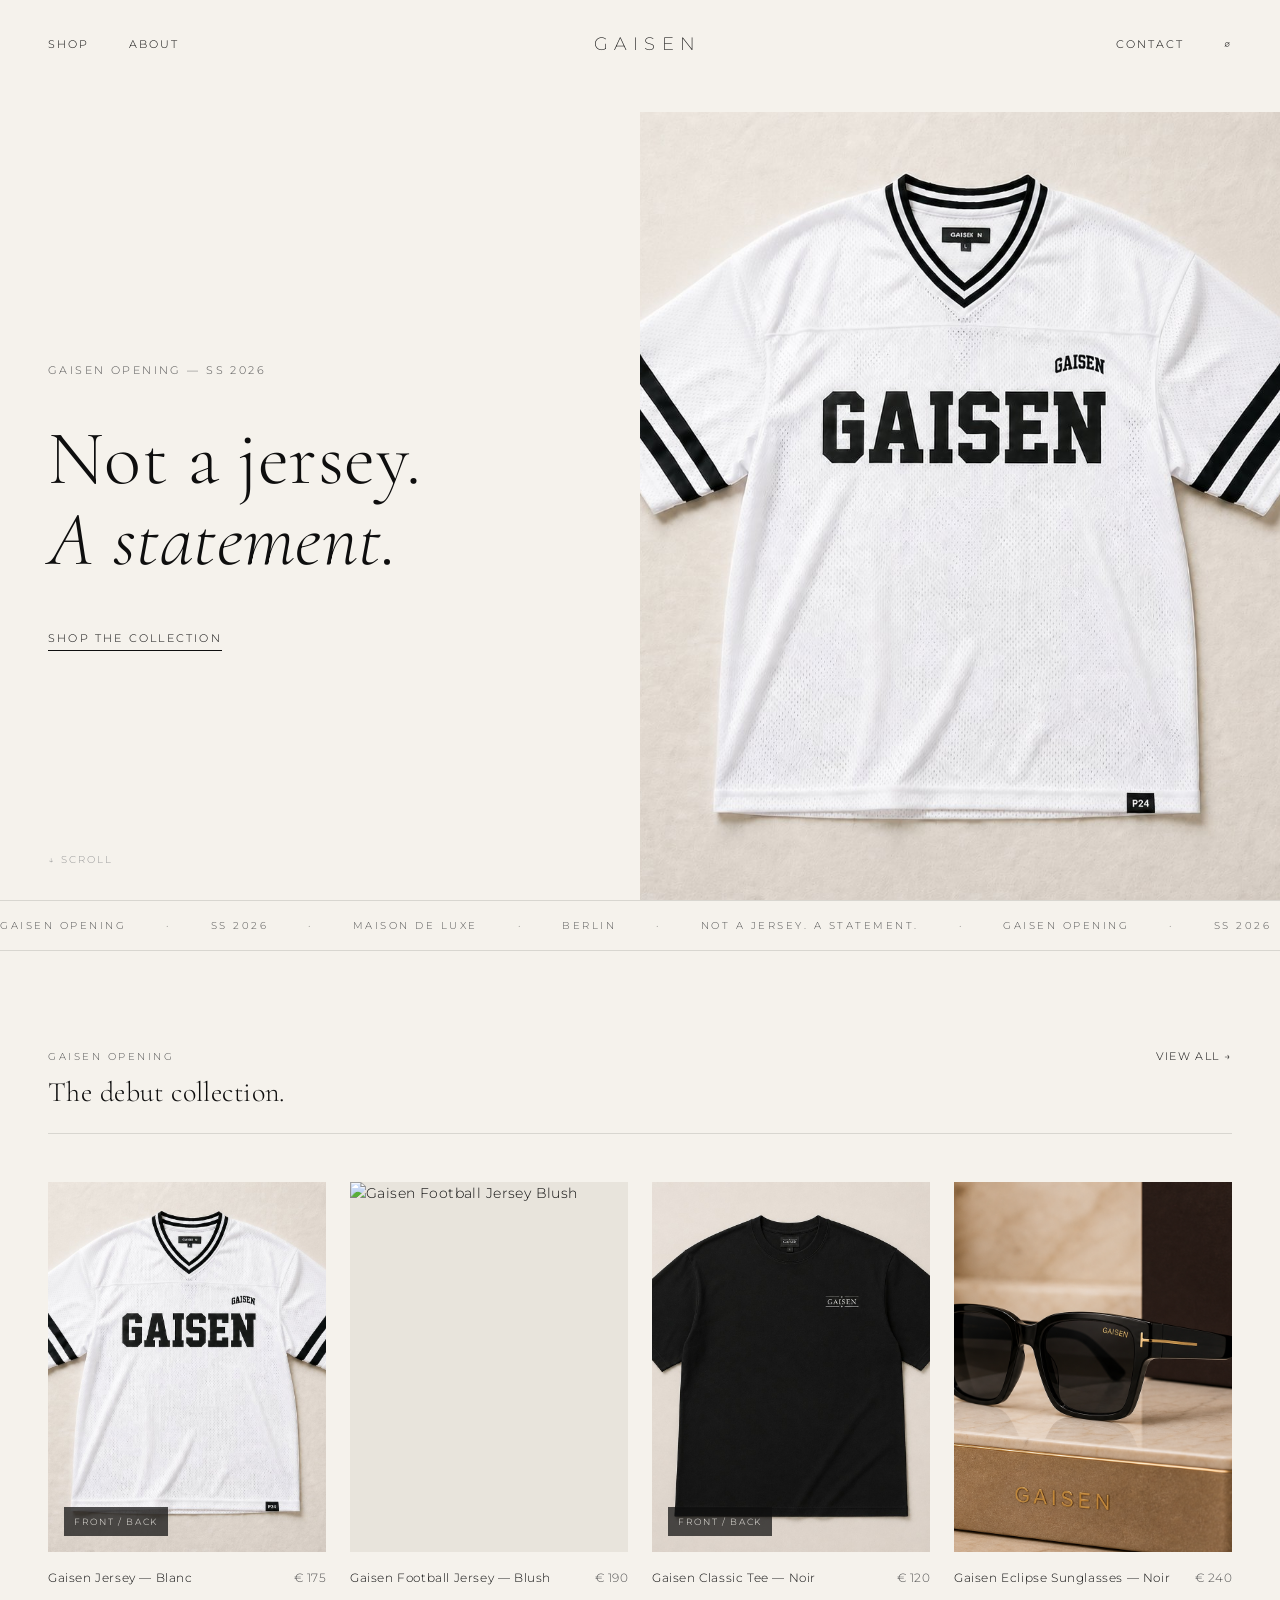
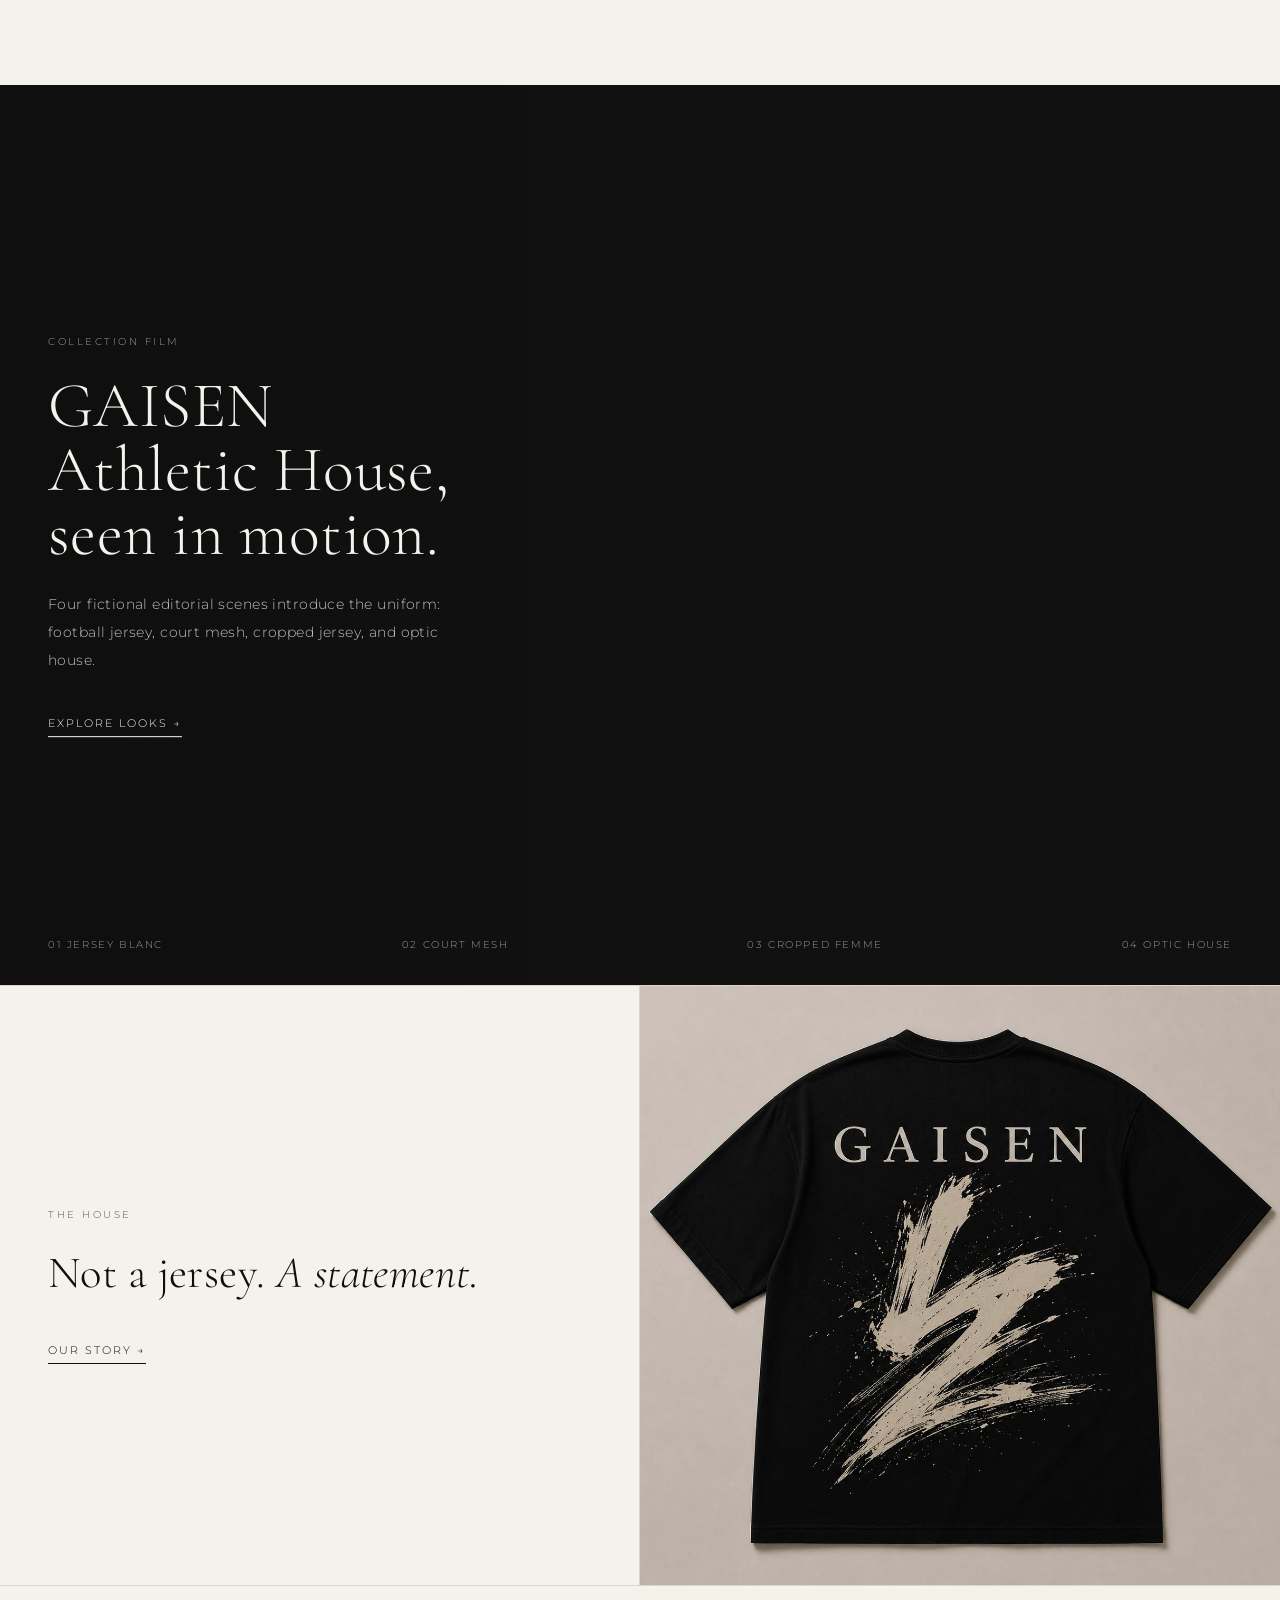
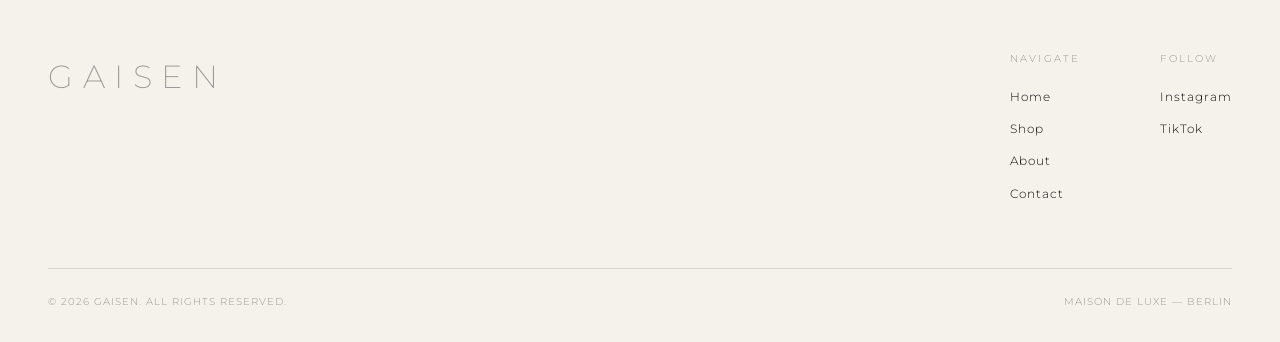
==== commit eb55a838: "Add files via upload" ====
--- a/index.html
+++ b/index.html
@@ -8,7 +8,7 @@
   <link href="https://fonts.googleapis.com/css2?family=Cormorant+Garamond:ital,wght@0,300;0,400;1,300;1,400&family=Montserrat:wght@200;300;400&display=swap" rel="stylesheet">
   <link rel="stylesheet" href="style.css">
 </head>
-<body class="home-page">
+<body>
 
   <nav class="nav">
     <div class="nav-left">
@@ -22,22 +22,19 @@
     </div>
   </nav>
 
-  <section class="collection-film hero-film" aria-label="Gaisen collection film">
-    <div class="film-stage cinematic-stage campaign-video-stage">
-      <canvas id="campaignFilm" class="campaign-video-canvas" aria-label="A full-screen moving Gaisen product campaign video"></canvas>
-      <div class="campaign-video-ui" aria-hidden="true">
-        <span>MODEL FILM</span>
-        <span>GAISEN PLAY</span>
-        <span>FULL BODY FRAME</span>
-      </div>
-      <p class="film-signal">CAMPAIGN / 01</p>
+  <section class="hero">
+    <div class="hero-content">
+      <p class="hero-season">GAISEN OPENING — SS 2026</p>
+      <h1 class="hero-title">
+        <span class="line">Not a jersey.</span>
+        <span class="line italic">A statement.</span>
+      </h1>
+      <a href="shop.html" class="hero-cta">Shop the collection</a>
     </div>
-    <div class="film-copy">
-      <p class="label">GAISEN OPENING — SS 2026</p>
-      <h1>Not a jersey. <em>A statement.</em></h1>
-      <p>A moving model campaign with walking, play, and full-body Gaisen looks in the frame.</p>
-      <a href="shop.html" class="link-underline">Shop the collection →</a>
+    <div class="hero-image-placeholder">
+      <img src="white-jersey-front.png" alt="Gaisen White Jersey" style="width:100%;height:100%;object-fit:cover;object-position:center top;">
     </div>
+    <div class="hero-scroll">↓ Scroll</div>
   </section>
 
   <div class="marquee">
@@ -75,14 +72,14 @@
           <p class="product-price">€ 175</p>
         </div>
       </div>
-      <div class="product-card" onclick="window.location='shop.html#football-jersey-noir'">
-        <div class="product-img img-tall" style="background:#111;">
-          <img src="gaisen-football-jersey-noir.png" alt="Gaisen Football Jersey Noir" style="width:100%;height:100%;object-fit:cover;">
+      <div class="product-card" onclick="window.location='shop.html#football-jersey-blush'">
+        <div class="product-img img-tall" style="background:#e8e4dc;">
+          <img src="gaisen-football-jersey-blush.png" alt="Gaisen Football Jersey Blush" style="width:100%;height:100%;object-fit:cover;">
           <div class="product-overlay"><span>View</span></div>
         </div>
         <div class="product-meta">
-          <p class="product-name">Gaisen Football Jersey — Noir</p>
-          <p class="product-price">€ 185</p>
+          <p class="product-name">Gaisen Football Jersey — Blush</p>
+          <p class="product-price">€ 190</p>
         </div>
       </div>
       <div class="product-card featured-large" onclick="window.location='shop.html#tee-noir'">
@@ -109,6 +106,35 @@
     </div>
   </section>
 
+  <section class="collection-film" aria-label="Gaisen collection film">
+    <div class="film-stage">
+      <div class="film-frame frame-one">
+        <img src="film-jersey-blanc.png" alt="Gaisen collection film still with white jersey">
+      </div>
+      <div class="film-frame frame-two">
+        <img src="film-court-jersey.png" alt="Gaisen collection film still with court jersey">
+      </div>
+      <div class="film-frame frame-three">
+        <img src="film-cropped-jersey.png" alt="Gaisen collection film still with cropped jersey">
+      </div>
+      <div class="film-frame frame-four">
+        <img src="film-optic-house.png" alt="Gaisen collection film still with eyewear">
+      </div>
+    </div>
+    <div class="film-copy">
+      <p class="label">Collection Film</p>
+      <h2>GAISEN Athletic House, seen in motion.</h2>
+      <p>Four fictional editorial scenes introduce the uniform: football jersey, court mesh, cropped jersey, and optic house.</p>
+      <a href="shop.html" class="link-underline">Explore looks →</a>
+    </div>
+    <div class="film-index">
+      <span>01 Jersey Blanc</span>
+      <span>02 Court Mesh</span>
+      <span>03 Cropped Femme</span>
+      <span>04 Optic House</span>
+    </div>
+  </section>
+
   <section class="editorial">
     <div class="editorial-text">
       <p class="label">The House</p>
@@ -117,74 +143,6 @@
     </div>
     <div class="editorial-img" style="background:#1a1a1a;">
       <img src="tshirt-back.png" alt="Gaisen Tee Back" style="width:100%;height:100%;object-fit:cover;opacity:0.9;">
-    </div>
-  </section>
-
-  <section class="bottom-motion" aria-label="Gaisen moving product runway">
-    <div class="bottom-motion-copy">
-      <div>
-        <p class="label">Final Signal</p>
-        <h2>The collection keeps moving.</h2>
-        <p>One last moving pass for the uniforms, optics, and track pieces before the house closes.</p>
-      </div>
-      <a href="shop.html" class="link-underline">Enter shop</a>
-    </div>
-    <div class="bottom-motion-window">
-      <div class="bottom-motion-track">
-        <a class="motion-card motion-card-light" style="--flash:#ff3d9a;" href="shop.html#jersey-blanc">
-          <img src="white-jersey-front.png" alt="">
-          <span>01 / Jersey Blanc</span>
-        </a>
-        <a class="motion-card motion-card-dark" style="--flash:#f45a1f;" href="shop.html#football-jersey-noir">
-          <img src="gaisen-football-jersey-noir.png" alt="">
-          <span>02 / Football Noir</span>
-        </a>
-        <a class="motion-card motion-card-warm" style="--flash:#c7ff37;" href="shop.html#rugby-polo-noir">
-          <img src="gaisen-rugby-polo-noir.png" alt="">
-          <span>03 / Rugby Code</span>
-        </a>
-        <a class="motion-card motion-card-cool" style="--flash:#2b78ff;" href="shop.html#eclipse-sunglasses">
-          <img src="gaisen-eclipse-generated.png" alt="">
-          <span>04 / Eclipse Optic</span>
-        </a>
-        <a class="motion-card motion-card-light" style="--flash:#b464ff;" href="shop.html#track-pant-noir">
-          <img src="gaisen-track-pant-noir.png" alt="">
-          <span>05 / Track Noir</span>
-        </a>
-        <a class="motion-card motion-card-dark" style="--flash:#ffffff;" href="shop.html#tee-noir">
-          <img src="tshirt-front.png" alt="">
-          <span>06 / Tee Noir</span>
-        </a>
-        <a class="motion-card motion-card-light" style="--flash:#ff3d9a;" href="shop.html#jersey-blanc" aria-hidden="true" tabindex="-1">
-          <img src="white-jersey-front.png" alt="">
-          <span>01 / Jersey Blanc</span>
-        </a>
-        <a class="motion-card motion-card-dark" style="--flash:#f45a1f;" href="shop.html#football-jersey-noir" aria-hidden="true" tabindex="-1">
-          <img src="gaisen-football-jersey-noir.png" alt="">
-          <span>02 / Football Noir</span>
-        </a>
-        <a class="motion-card motion-card-warm" style="--flash:#c7ff37;" href="shop.html#rugby-polo-noir" aria-hidden="true" tabindex="-1">
-          <img src="gaisen-rugby-polo-noir.png" alt="">
-          <span>03 / Rugby Code</span>
-        </a>
-        <a class="motion-card motion-card-cool" style="--flash:#2b78ff;" href="shop.html#eclipse-sunglasses" aria-hidden="true" tabindex="-1">
-          <img src="gaisen-eclipse-generated.png" alt="">
-          <span>04 / Eclipse Optic</span>
-        </a>
-        <a class="motion-card motion-card-light" style="--flash:#b464ff;" href="shop.html#track-pant-noir" aria-hidden="true" tabindex="-1">
-          <img src="gaisen-track-pant-noir.png" alt="">
-          <span>05 / Track Noir</span>
-        </a>
-        <a class="motion-card motion-card-dark" style="--flash:#ffffff;" href="shop.html#tee-noir" aria-hidden="true" tabindex="-1">
-          <img src="tshirt-front.png" alt="">
-          <span>06 / Tee Noir</span>
-        </a>
-      </div>
-    </div>
-    <div class="bottom-motion-type" aria-hidden="true">
-      <span>GAISEN IN MOTION</span>
-      <span>GAISEN IN MOTION</span>
-      <span>GAISEN IN MOTION</span>
     </div>
   </section>
 
@@ -212,8 +170,5 @@
     </div>
   </footer>
 
-  <script src="campaign-film.js"></script>
-  <script src="button-motion.js"></script>
-  <script src="support-bot.js"></script>
 </body>
 </html>
--- a/style.css
+++ b/style.css
@@ -28,101 +28,6 @@
 a { color: inherit; text-decoration: none; }
 img { display: block; width: 100%; }
 
-/* Button motion */
-:where(button, .link-underline, .hero-cta, .view-all) {
-  --button-glow: #ff3d9a;
-  --button-spark: #c9ff35;
-  position: relative;
-  isolation: isolate;
-  overflow: hidden;
-  transform: translateZ(0);
-  transition:
-    transform 0.24s ease,
-    box-shadow 0.24s ease,
-    border-color 0.24s ease,
-    background 0.24s ease,
-    color 0.24s ease,
-    opacity 0.2s ease;
-}
-:where(button, .link-underline, .hero-cta, .view-all)::before {
-  content: "";
-  position: absolute;
-  inset: -2px;
-  z-index: 0;
-  pointer-events: none;
-  background:
-    linear-gradient(105deg, transparent 0 34%, rgba(255,255,255,0.34) 46%, transparent 58%),
-    linear-gradient(90deg, color-mix(in srgb, var(--button-glow) 22%, transparent), transparent 48%, color-mix(in srgb, var(--button-spark) 18%, transparent));
-  opacity: 0;
-  transform: translateX(-110%) skewX(-14deg);
-  transition: opacity 0.24s ease, transform 0.58s ease;
-}
-:where(button, .link-underline, .hero-cta, .view-all):hover {
-  transform: translateY(-2px);
-  box-shadow: 0 14px 34px rgba(14,14,14,0.13);
-}
-:where(button, .link-underline, .hero-cta, .view-all):hover::before {
-  opacity: 1;
-  transform: translateX(110%) skewX(-14deg);
-}
-:where(button, .link-underline, .hero-cta, .view-all):active {
-  transform: translateY(0) scale(0.97);
-  transition-duration: 0.32s;
-}
-:where(button, .link-underline, .hero-cta, .view-all).is-clicking {
-  animation: buttonClickHold 0.68s cubic-bezier(0.16, 1, 0.3, 1);
-  box-shadow: 0 18px 42px rgba(14,14,14,0.16);
-}
-:where(button, .link-underline, .hero-cta, .view-all).is-clicking::before {
-  opacity: 1;
-  transform: translateX(110%) skewX(-14deg);
-  transition-duration: 0.78s;
-}
-:where(.cart-link, .support-close):hover {
-  box-shadow: none;
-}
-:where(.link-underline, .hero-cta, .view-all)::after {
-  content: "";
-  position: absolute;
-  left: 0;
-  right: 0;
-  bottom: -7px;
-  height: 2px;
-  background: linear-gradient(90deg, #ff3d9a, #f45a1f, #c9ff35);
-  transform: scaleX(0);
-  transform-origin: left;
-  transition: transform 0.32s ease;
-}
-:where(.link-underline, .hero-cta, .view-all):hover::after {
-  transform: scaleX(1);
-}
-
-@keyframes buttonClickHold {
-  0% { transform: translateY(0) scale(0.97); }
-  38% { transform: translateY(1px) scale(0.93); }
-  72% { transform: translateY(-2px) scale(1.015); }
-  100% { transform: translateY(-1px) scale(1); }
-}
-
-:where(button) > * {
-  position: relative;
-  z-index: 1;
-}
-
-@media (prefers-reduced-motion: reduce) {
-  :where(button, .link-underline, .hero-cta, .view-all),
-  :where(button, .link-underline, .hero-cta, .view-all)::before,
-  :where(.link-underline, .hero-cta, .view-all)::after {
-    transition: none;
-    animation: none;
-  }
-
-  :where(button, .link-underline, .hero-cta, .view-all):hover,
-  :where(button, .link-underline, .hero-cta, .view-all):active {
-    transform: none;
-  }
-}
-
 /* ── Nav ── */
 .nav {
   position: fixed;
@@ -164,199 +69,6 @@
   transition: opacity 0.2s;
 }
 .cart-link:hover { opacity: 0.5; }
-
-.home-page .nav {
-  color: var(--cream);
-  mix-blend-mode: normal;
-  background: linear-gradient(180deg, rgba(14,14,14,0.48), rgba(14,14,14,0));
-}
-
-/* Support Bot */
-.support-bot {
-  position: fixed;
-  right: 1.25rem;
-  bottom: 1.25rem;
-  z-index: 190;
-  font-family: var(--font-body);
-  transition: opacity 0.2s ease, transform 0.2s ease, visibility 0.2s ease;
-}
-
-body.modal-lock .support-bot {
-  opacity: 0;
-  pointer-events: none;
-  transform: translateY(0.75rem);
-  visibility: hidden;
-}
-
-.support-toggle {
-  min-width: 132px;
-  height: 46px;
-  border: 1px solid var(--ink);
-  background: var(--ink);
-  color: var(--cream);
-  cursor: pointer;
-  display: inline-flex;
-  align-items: center;
-  justify-content: center;
-  gap: 0.5rem;
-  font-size: 10px;
-  letter-spacing: 0.18em;
-  text-transform: uppercase;
-  box-shadow: 0 18px 42px rgba(14,14,14,0.22);
-}
-
-.support-dot {
-  width: 7px;
-  height: 7px;
-  border-radius: 50%;
-  background: #c9ff35;
-  box-shadow: 0 0 14px rgba(201,255,53,0.84);
-}
-
-.support-panel {
-  position: absolute;
-  right: 0;
-  bottom: 3.65rem;
-  width: min(390px, calc(100vw - 2.5rem));
-  max-height: min(680px, calc(100vh - 7rem));
-  border: 1px solid var(--border);
-  background: var(--cream);
-  box-shadow: 0 28px 80px rgba(14,14,14,0.28);
-  display: none;
-  overflow: hidden;
-}
-
-.support-bot.is-open .support-panel { display: flex; flex-direction: column; }
-
-.support-head {
-  background: var(--ink);
-  color: var(--cream);
-  padding: 1rem;
-  position: relative;
-}
-
-.support-label {
-  font-size: 9px;
-  letter-spacing: 0.24em;
-  text-transform: uppercase;
-  color: rgba(245,242,236,0.62);
-  margin-bottom: 0.4rem;
-}
-
-.support-title {
-  font-family: var(--font-display);
-  font-size: 30px;
-  font-weight: 300;
-  line-height: 1;
-}
-
-.support-close {
-  position: absolute;
-  top: 0.9rem;
-  right: 0.9rem;
-  width: 34px;
-  height: 34px;
-  border: 1px solid rgba(245,242,236,0.24);
-  background: transparent;
-  color: var(--cream);
-  cursor: pointer;
-  font-size: 18px;
-}
-
-.support-messages {
-  padding: 1rem;
-  display: flex;
-  flex-direction: column;
-  gap: 0.7rem;
-  overflow: auto;
-  min-height: 260px;
-}
-
-.support-message {
-  max-width: 88%;
-  padding: 0.75rem 0.85rem;
-  border: 1px solid var(--border);
-  font-size: 12px;
-  line-height: 1.65;
-}
-
-.support-message.bot {
-  align-self: flex-start;
-  background: #faf8f2;
-}
-
-.support-message.user {
-  align-self: flex-end;
-  background: var(--ink);
-  color: var(--cream);
-  border-color: var(--ink);
-}
-
-.support-chips {
-  display: flex;
-  gap: 0.45rem;
-  flex-wrap: wrap;
-  padding: 0 1rem 1rem;
-}
-
-.support-chip {
-  border: 1px solid var(--border);
-  background: transparent;
-  color: var(--ink-light);
-  cursor: pointer;
-  font-family: var(--font-body);
-  font-size: 9px;
-  letter-spacing: 0.16em;
-  text-transform: uppercase;
-  padding: 0.55rem 0.65rem;
-}
-
-.support-form {
-  display: grid;
-  grid-template-columns: 1fr auto;
-  border-top: 1px solid var(--border);
-}
-
-.support-form input {
-  min-width: 0;
-  border: 0;
-  background: transparent;
-  padding: 0.95rem;
-  font-family: var(--font-body);
-  color: var(--ink);
-  outline: none;
-}
-
-.support-form button {
-  border: 0;
-  border-left: 1px solid var(--border);
-  background: var(--ink);
-  color: var(--cream);
-  cursor: pointer;
-  font-family: var(--font-body);
-  font-size: 10px;
-  letter-spacing: 0.18em;
-  text-transform: uppercase;
-  padding: 0 1rem;
-}
-
-@media (max-width: 620px) {
-  .support-bot {
-    right: 0.8rem;
-    bottom: 0.8rem;
-  }
-
-  .support-toggle {
-    min-width: 112px;
-    height: 42px;
-  }
-
-  .support-panel {
-    width: calc(100vw - 1.6rem);
-    max-height: calc(100vh - 5.5rem);
-    bottom: 3.25rem;
-  }
-}
 
 /* ── Hero ── */
 .hero {
@@ -609,247 +321,7 @@
   );
 }
 
-/* Bottom motion */
-.bottom-motion {
-  position: relative;
-  overflow: hidden;
-  min-height: 680px;
-  padding: clamp(3.5rem, 7vw, 7rem) 0 3rem;
-  border-top: 1px solid var(--border);
-  background:
-    linear-gradient(135deg, rgba(255,61,154,0.08), transparent 28%),
-    linear-gradient(315deg, rgba(244,90,31,0.08), transparent 30%),
-    var(--cream);
-}
-.bottom-motion::before {
-  content: "";
-  position: absolute;
-  inset: 0;
-  background:
-    repeating-linear-gradient(90deg, rgba(14,14,14,0.045) 0 1px, transparent 1px 86px),
-    repeating-linear-gradient(0deg, rgba(14,14,14,0.035) 0 1px, transparent 1px 72px);
-  pointer-events: none;
-}
-.bottom-motion-copy {
-  position: relative;
-  z-index: 4;
-  display: grid;
-  grid-template-columns: minmax(0, 560px) auto;
-  align-items: end;
-  justify-content: space-between;
-  gap: 2rem;
-  padding: 0 clamp(1.25rem, 4vw, 3rem);
-}
-.bottom-motion-copy h2 {
-  font-family: var(--font-display);
-  font-size: clamp(38px, 5.6vw, 86px);
-  font-weight: 300;
-  line-height: 0.96;
-  margin: 1rem 0;
-}
-.bottom-motion-copy p:not(.label) {
-  max-width: 520px;
-  color: var(--ink-light);
-}
-.bottom-motion-window {
-  position: relative;
-  z-index: 2;
-  height: clamp(310px, 38vw, 470px);
-  margin: clamp(2.6rem, 5vw, 4.5rem) 0 1.25rem;
-  overflow: hidden;
-  border-top: 1px solid rgba(14,14,14,0.16);
-  border-bottom: 1px solid rgba(14,14,14,0.16);
-  background:
-    linear-gradient(90deg, #111, #27211c 48%, #0c0c0c);
-  box-shadow: 0 36px 90px rgba(14,14,14,0.16);
-}
-.bottom-motion-window::before,
-.bottom-motion-window::after {
-  content: "";
-  position: absolute;
-  inset: 0;
-  z-index: 5;
-  pointer-events: none;
-}
-.bottom-motion-window::before {
-  background:
-    linear-gradient(90deg, var(--cream) 0 4%, rgba(245,242,236,0) 18% 82%, var(--cream) 96% 100%);
-}
-.bottom-motion-window::after {
-  background:
-    repeating-linear-gradient(90deg, rgba(245,242,236,0.16) 0 1px, transparent 1px 120px),
-    linear-gradient(0deg, rgba(14,14,14,0.42), transparent 42%, rgba(245,242,236,0.08));
-  mix-blend-mode: soft-light;
-}
-.bottom-motion-track {
-  display: flex;
-  width: max-content;
-  height: 100%;
-  animation: bottomRail 34s linear infinite;
-  will-change: transform;
-}
-.bottom-motion-window:hover .bottom-motion-track {
-  animation-play-state: paused;
-}
-.motion-card {
-  --flash: #ff3d9a;
-  position: relative;
-  flex: 0 0 clamp(190px, 22vw, 330px);
-  height: 100%;
-  overflow: hidden;
-  background: #d8d0c4;
-  border-left: 1px solid rgba(245,242,236,0.2);
-  transform: skewX(-5deg);
-  transform-origin: center;
-  isolation: isolate;
-}
-.motion-card img {
-  width: 116%;
-  height: 100%;
-  object-fit: cover;
-  object-position: center 38%;
-  margin-left: -8%;
-  filter: saturate(1.04) contrast(1.02);
-  transform: skewX(5deg) scale(1.08);
-  transition: transform 0.45s ease, filter 0.45s ease;
-}
-.motion-card:hover img {
-  filter: saturate(1.18) contrast(1.06);
-  transform: skewX(5deg) scale(1.16);
-}
-.motion-card::before {
-  content: "";
-  position: absolute;
-  inset: 0;
-  z-index: 1;
-  background:
-    linear-gradient(180deg, transparent 36%, rgba(14,14,14,0.76)),
-    linear-gradient(90deg, color-mix(in srgb, var(--flash) 68%, transparent), transparent 36%);
-  opacity: 0.46;
-  pointer-events: none;
-}
-.motion-card::after {
-  content: "";
-  position: absolute;
-  top: 0;
-  bottom: 0;
-  left: 20%;
-  z-index: 3;
-  width: 1px;
-  background: var(--flash);
-  box-shadow: 0 0 26px var(--flash);
-  opacity: 0.9;
-  animation: cardScan 4.8s ease-in-out infinite;
-  pointer-events: none;
-}
-.motion-card span {
-  position: absolute;
-  left: 1rem;
-  bottom: 1rem;
-  z-index: 4;
-  max-width: calc(100% - 2rem);
-  color: var(--cream);
-  font-size: 10px;
-  letter-spacing: 0.16em;
-  line-height: 1.5;
-  text-transform: uppercase;
-  text-shadow: 0 1px 24px rgba(0,0,0,0.65);
-  transform: skewX(5deg);
-}
-.motion-card-light span {
-  color: var(--ink);
-  text-shadow: 0 1px 18px rgba(245,242,236,0.82);
-}
-.motion-card-dark { background: #090909; }
-.motion-card-warm { background: #d8b18a; }
-.motion-card-cool { background: #cbd9e7; }
-.motion-card:nth-child(4n) img {
-  object-position: center 30%;
-}
-.motion-card:nth-child(5n) img {
-  object-position: center 24%;
-}
-.bottom-motion-type {
-  position: relative;
-  z-index: 3;
-  display: flex;
-  width: max-content;
-  gap: 2.25rem;
-  padding-left: clamp(1.25rem, 4vw, 3rem);
-  white-space: nowrap;
-  font-family: var(--font-display);
-  font-size: clamp(46px, 11vw, 150px);
-  font-weight: 300;
-  line-height: 0.86;
-  letter-spacing: 0;
-  color: rgba(14,14,14,0.08);
-  -webkit-text-stroke: 1px rgba(14,14,14,0.36);
-  animation: bottomType 24s linear infinite;
-}
-.bottom-motion-type span:nth-child(2) {
-  color: rgba(255,61,154,0.12);
-  -webkit-text-stroke-color: rgba(244,90,31,0.48);
-}
-
-@keyframes bottomRail {
-  from { transform: translate3d(0, 0, 0); }
-  to { transform: translate3d(-50%, 0, 0); }
-}
-
-@keyframes bottomType {
-  from { transform: translate3d(0, 0, 0); }
-  to { transform: translate3d(-33.333%, 0, 0); }
-}
-
-@keyframes cardScan {
-  0% { transform: translateX(-120px); opacity: 0; }
-  18% { opacity: 0.95; }
-  58% { opacity: 0.95; }
-  100% { transform: translateX(260px); opacity: 0; }
-}
-
-@media (max-width: 900px) {
-  .bottom-motion {
-    min-height: auto;
-    padding-top: 4rem;
-  }
-
-  .bottom-motion-copy {
-    grid-template-columns: 1fr;
-    align-items: start;
-  }
-
-  .bottom-motion-window {
-    height: 360px;
-  }
-
-  .motion-card {
-    flex-basis: min(64vw, 280px);
-    transform: skewX(-3deg);
-  }
-
-  .motion-card img {
-    transform: skewX(3deg) scale(1.08);
-  }
-
-  .motion-card:hover img {
-    transform: skewX(3deg) scale(1.14);
-  }
-
-  .motion-card span {
-    transform: skewX(3deg);
-  }
-}
-
-@media (prefers-reduced-motion: reduce) {
-  .bottom-motion-track,
-  .bottom-motion-type,
-  .motion-card::after {
-    animation: none;
-  }
-}
-
-/* Footer */
+/* ── Footer ── */
 .footer {
   border-top: 1px solid var(--border);
   padding: 4rem 3rem 2rem;
@@ -1109,17 +581,11 @@
 
 .collection-film {
   min-height: 100vh;
-  height: 100svh;
+  height: 100vh;
   border-top: 1px solid var(--border);
   position: relative;
   overflow: hidden;
-  background: #d6cec2;
-}
-
-.hero-film {
-  border-top: none;
-  min-height: 100svh;
-  height: 100svh;
+  background: #111;
 }
 
 .film-copy {
@@ -1141,14 +607,6 @@
   font-size: clamp(38px, 5vw, 72px);
   font-weight: 300;
   line-height: 1;
-  margin: 1.5rem 0;
-}
-
-.film-copy h1 {
-  font-family: var(--font-display);
-  font-size: clamp(48px, 7vw, 104px);
-  font-weight: 300;
-  line-height: 0.95;
   margin: 1.5rem 0;
 }
 
@@ -1175,9 +633,7 @@
   height: 100%;
   min-height: 100%;
   overflow: hidden;
-  background:
-    radial-gradient(circle at 70% 52%, rgba(245,242,236,0.72), rgba(214,206,194,0) 42%),
-    linear-gradient(90deg, #bfb4a6, #e5ded4 48%, #b9ad9f);
+  background: #111;
 }
 
 .film-stage::after {
@@ -1185,53 +641,7 @@
   position: absolute;
   inset: 0;
   z-index: 3;
-  pointer-events: none;
-  background:
-    linear-gradient(90deg, rgba(34,28,23,0.44), rgba(34,28,23,0.18) 32%, rgba(245,242,236,0.06) 66%, rgba(34,28,23,0.22)),
-    linear-gradient(0deg, rgba(34,28,23,0.36), rgba(34,28,23,0) 35%, rgba(245,242,236,0.16));
-}
-
-.campaign-video-stage {
-  background: #17120f;
-}
-
-.campaign-video-stage::before {
-  content: "";
-  position: absolute;
-  inset: 0;
-  z-index: 2;
-  pointer-events: none;
-  background:
-    repeating-linear-gradient(90deg, rgba(245,242,236,0.12) 0 1px, transparent 1px 84px),
-    repeating-linear-gradient(0deg, rgba(245,242,236,0.08) 0 1px, transparent 1px 68px);
-  mix-blend-mode: soft-light;
-  opacity: 0.48;
-}
-
-.campaign-video-canvas {
-  position: absolute;
-  inset: 0;
-  z-index: 1;
-  width: 100%;
-  height: 100%;
-  display: block;
-  background: #17120f;
-}
-
-.campaign-video-ui {
-  position: absolute;
-  z-index: 5;
-  left: 3rem;
-  right: 3rem;
-  top: 7rem;
-  display: flex;
-  justify-content: space-between;
-  gap: 1rem;
-  color: rgba(245,242,236,0.58);
-  font-size: 9px;
-  letter-spacing: 0.24em;
-  text-transform: uppercase;
-  pointer-events: none;
+  background: linear-gradient(90deg, rgba(14,14,14,0.72), rgba(14,14,14,0.24) 46%, rgba(14,14,14,0.08));
 }
 
 .film-frame {
@@ -1239,147 +649,16 @@
   inset: 0;
   opacity: 0;
   animation: filmCycle 24s infinite;
-  display: flex;
-  align-items: center;
-  justify-content: center;
 }
 
 .film-frame img {
   width: 100%;
   height: 100%;
-  object-fit: contain;
-  object-position: center center;
-  transform: none;
-  animation: none;
-}
-
-.cinematic-stage {
-  background:
-    linear-gradient(115deg, #b9aa99, #ede5da 48%, #c7b9aa);
-}
-
-.film-scene {
-  position: absolute;
-  inset: 0;
-  opacity: 0;
-  overflow: hidden;
-  animation: filmScene 60s linear infinite;
-}
-
-.film-scene::before {
-  content: "";
-  position: absolute;
-  inset: 0;
-  z-index: 2;
-  background:
-    repeating-linear-gradient(105deg, rgba(245,242,236,0.12) 0 1px, transparent 1px 54px),
-    linear-gradient(115deg, transparent 0 50%, rgba(255,255,255,0.24) 50% 53%, transparent 53% 100%);
-  mix-blend-mode: soft-light;
-  transform: translateX(-6%);
-  animation: athleticSweep 10s ease-in-out infinite;
-  pointer-events: none;
-}
-
-.film-scene::after {
-  content: "";
-  position: absolute;
-  inset: 0;
-  z-index: 1;
-  background:
-    radial-gradient(circle at 78% 30%, rgba(255,79,163,0.18), transparent 24%),
-    radial-gradient(circle at 74% 76%, rgba(201,255,53,0.12), transparent 25%),
-    linear-gradient(90deg, rgba(245,242,236,0.12), rgba(245,242,236,0));
-  pointer-events: none;
-}
-
-.scene-one { animation-delay: 0s; }
-.scene-two { animation-delay: 10s; }
-.scene-three { animation-delay: 20s; }
-.scene-four { animation-delay: 30s; }
-.scene-five { animation-delay: 40s; }
-.scene-six { animation-delay: 50s; }
-
-.film-bg {
-  position: absolute;
-  inset: -12%;
-  width: 124%;
-  height: 124%;
   object-fit: cover;
-  filter: blur(22px) saturate(0.92) brightness(1.05);
-  transform: scale(1.16);
-  animation: bgMotion 10s ease-in-out infinite;
-}
-
-.film-subject {
-  position: absolute;
-  inset: 0;
-  z-index: 2;
-  display: flex;
-  justify-content: center;
-  align-items: center;
-  transform-origin: center;
-  animation: subjectMotion 10s ease-in-out infinite;
-}
-
-.film-subject img {
-  width: min(56vw, 760px);
-  height: min(92vh, 980px);
-  object-fit: contain;
   object-position: center;
-  filter: drop-shadow(0 28px 70px rgba(0,0,0,0.42));
-}
-
-.film-subject-wide img {
-  width: min(64vw, 900px);
-  height: min(82vh, 820px);
-}
-
-.film-signal {
-  position: absolute;
-  right: 3rem;
-  top: 50%;
-  z-index: 4;
-  color: rgba(245,242,236,0.64);
-  font-size: 10px;
-  letter-spacing: 0.28em;
-  text-transform: uppercase;
-  writing-mode: vertical-rl;
-}
-
-.film-meter {
-  position: absolute;
-  z-index: 6;
-  left: 3rem;
-  right: 3rem;
-  bottom: 4.5rem;
-  display: grid;
-  grid-template-columns: repeat(6, 1fr);
-  gap: 0.5rem;
-}
-
-.film-meter span {
-  height: 2px;
-  background: rgba(245,242,236,0.2);
-  overflow: hidden;
-  position: relative;
-}
-
-.film-meter span::after {
-  content: "";
-  position: absolute;
-  inset: 0;
-  background: var(--cream);
-  transform: scaleX(0);
-  transform-origin: left;
-  animation: meterPulse 10s linear infinite;
-}
-
-.film-meter span:nth-child(1)::after { animation-delay: 0s; }
-.film-meter span:nth-child(2)::after { animation-delay: 10s; }
-.film-meter span:nth-child(3)::after { animation-delay: 20s; }
-.film-meter span:nth-child(4)::after { animation-delay: 30s; }
-.film-meter span:nth-child(5)::after { animation-delay: 40s; }
-.film-meter span:nth-child(6)::after { animation-delay: 50s; }
+  transform: scale(1.06);
+  animation: filmDrift 24s infinite;
+}
 
 .frame-two { animation-delay: 6s; }
 .frame-three { animation-delay: 12s; }
@@ -1412,39 +691,9 @@
 }
 
 @keyframes filmDrift {
-  0%, 100% { transform: none; }
-}
-
-@keyframes filmScene {
-  0% { opacity: 0; }
-  1.5% { opacity: 1; }
-  15% { opacity: 1; }
-  16.6% { opacity: 0; }
-  100% { opacity: 0; }
-}
-
-@keyframes subjectMotion {
-  0% { transform: scale(1) translate3d(0, 0, 0); }
-  50% { transform: scale(1.035) translate3d(1.2%, -0.8%, 0); }
-  100% { transform: scale(1.01) translate3d(-0.8%, 0.5%, 0); }
-}
-
-@keyframes bgMotion {
-  0% { transform: scale(1.16) translate3d(0, 0, 0); }
-  50% { transform: scale(1.22) translate3d(-1.8%, 1%, 0); }
-  100% { transform: scale(1.18) translate3d(1.2%, -0.8%, 0); }
-}
-
-@keyframes athleticSweep {
-  0% { transform: translateX(-9%) skewX(-8deg); opacity: 0.55; }
-  50% { transform: translateX(5%) skewX(-8deg); opacity: 0.86; }
-  100% { transform: translateX(12%) skewX(-8deg); opacity: 0.48; }
-}
-
-@keyframes meterPulse {
-  0% { transform: scaleX(0); opacity: 1; }
-  92% { transform: scaleX(1); opacity: 1; }
-  100% { transform: scaleX(1); opacity: 0; }
+  0% { transform: scale(1.06) translate3d(0, 0, 0); }
+  25% { transform: scale(1.12) translate3d(-1.5%, -1%, 0); }
+  100% { transform: scale(1.06) translate3d(0, 0, 0); }
 }
 
 @media (max-width: 900px) {
@@ -1462,10 +711,6 @@
     transform: none;
   }
 
-  .film-copy h1 {
-    font-size: clamp(42px, 14vw, 74px);
-  }
-
   .film-stage {
     min-height: 100%;
   }
@@ -1478,19 +723,4 @@
     justify-content: flex-start;
     row-gap: 0.6rem;
   }
-
-  .film-subject img {
-    width: min(92vw, 620px);
-    height: min(76vh, 820px);
-  }
-
-  .film-meter {
-    left: 1.25rem;
-    right: 1.25rem;
-    bottom: 4rem;
-  }
-
-  .film-signal {
-    right: 1.25rem;
-  }
-}
+}
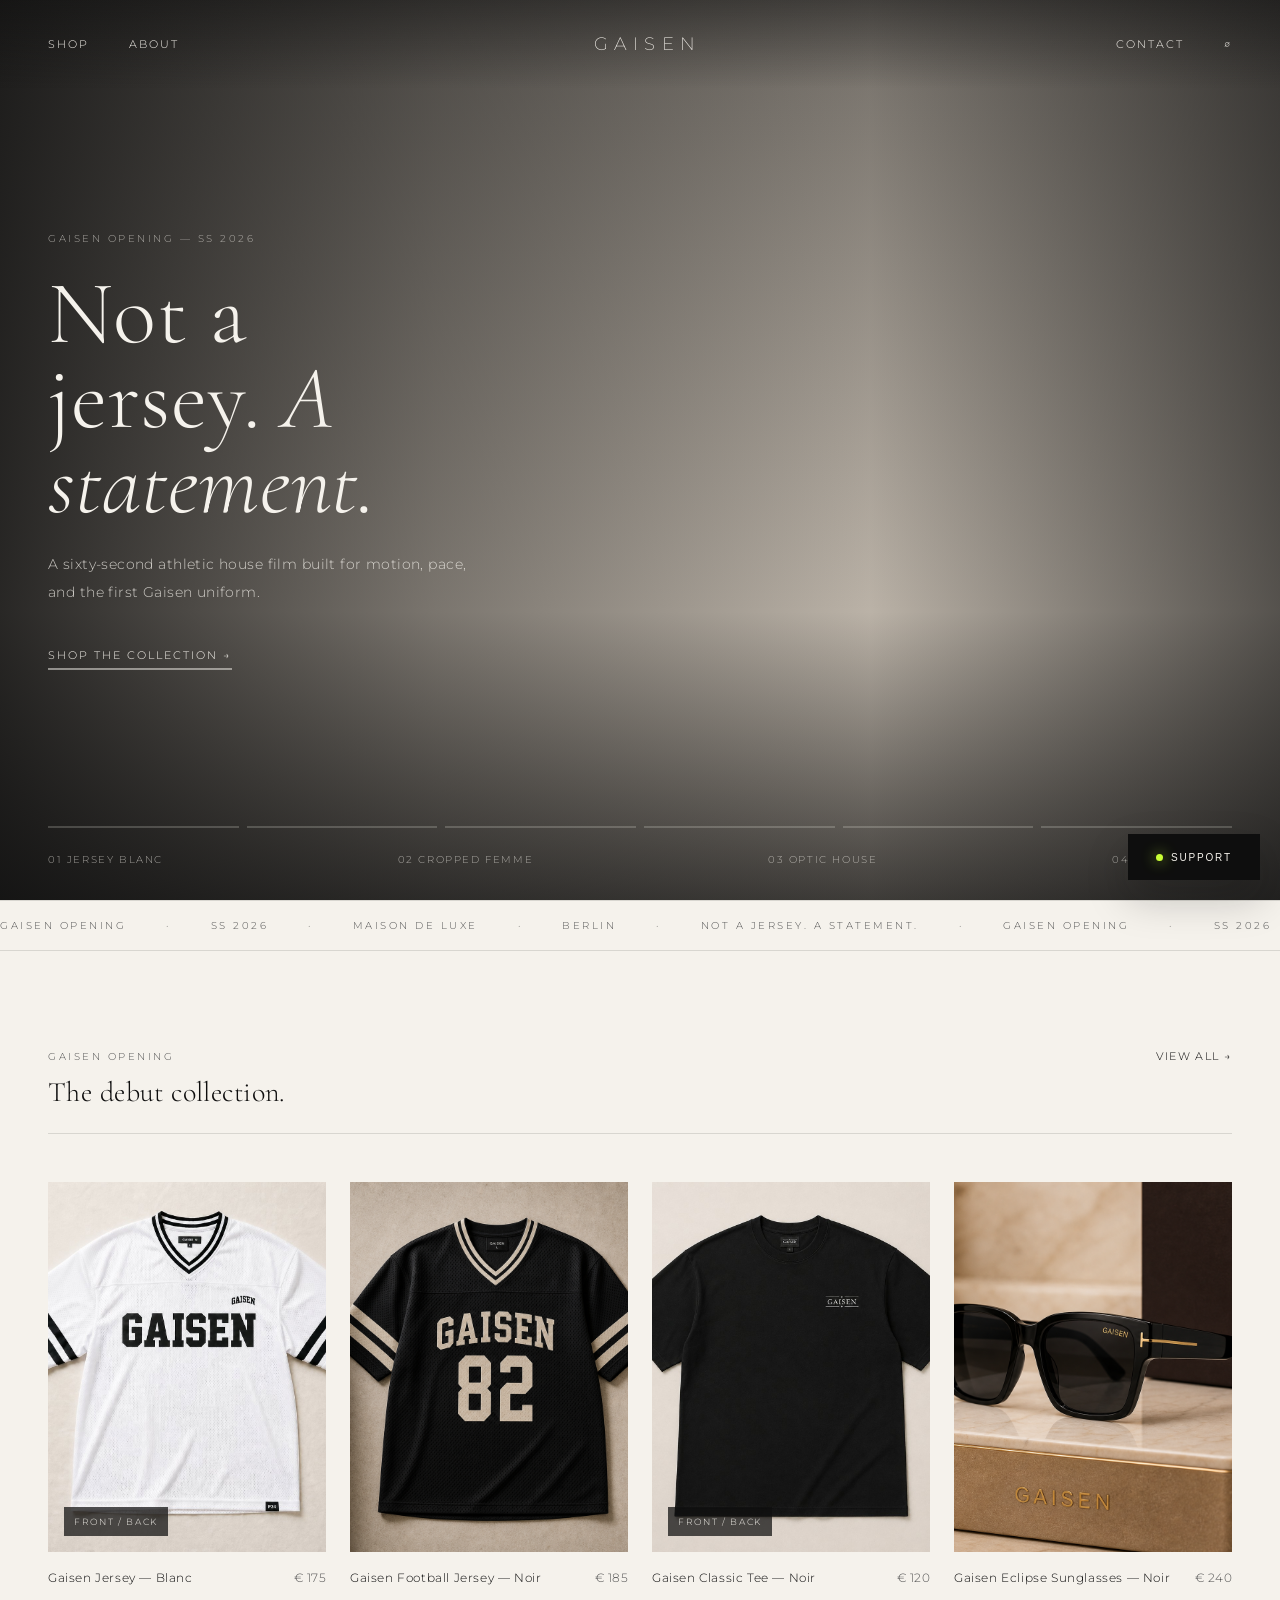
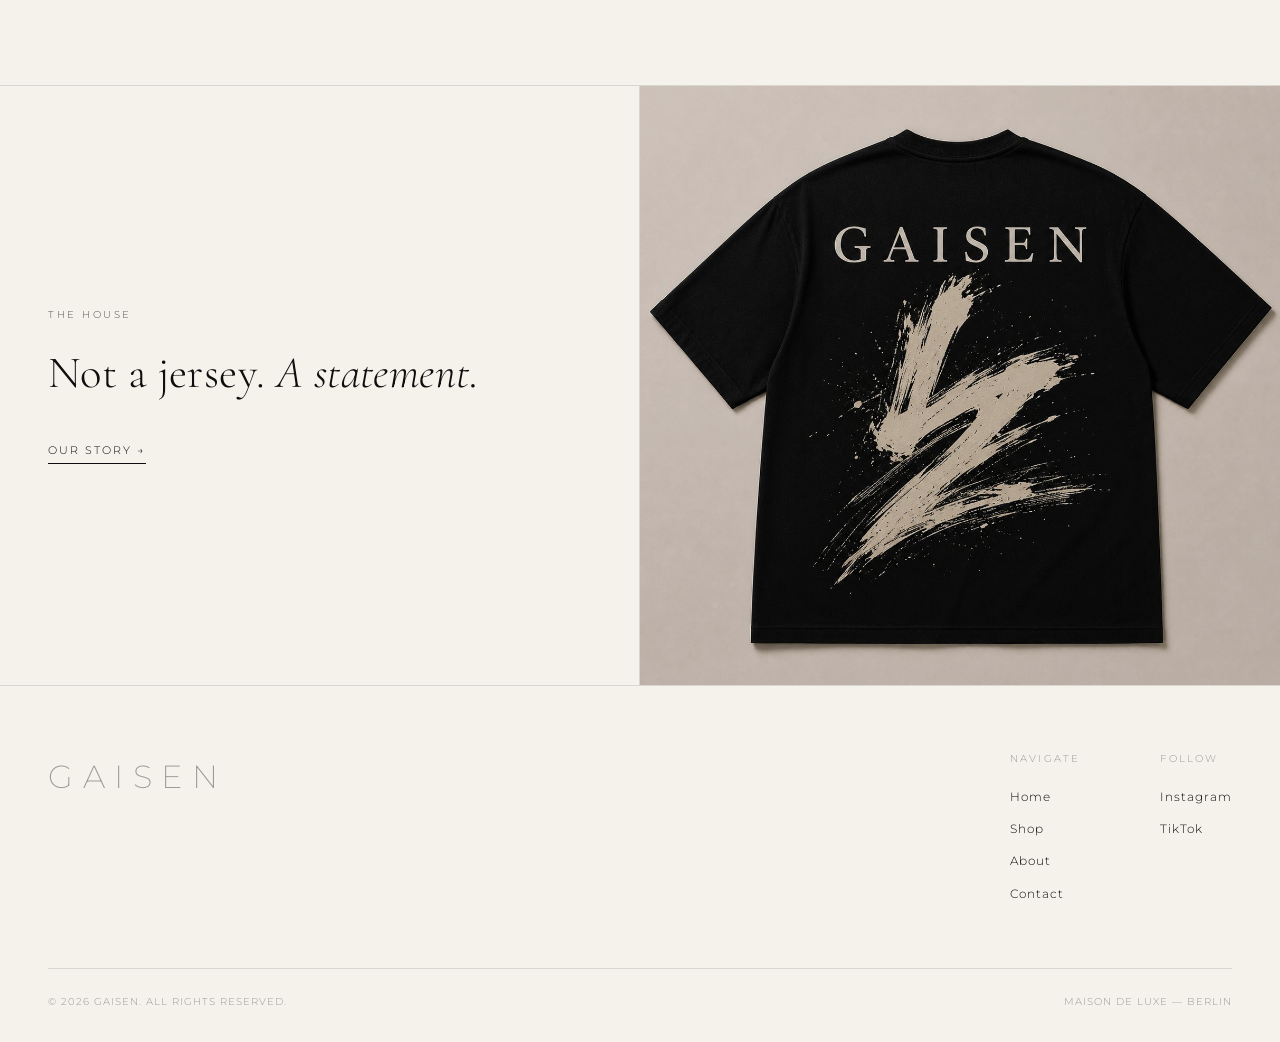
==== commit e2958619: "Add files via upload" ====
--- a/index.html
+++ b/index.html
@@ -8,7 +8,7 @@
   <link href="https://fonts.googleapis.com/css2?family=Cormorant+Garamond:ital,wght@0,300;0,400;1,300;1,400&family=Montserrat:wght@200;300;400&display=swap" rel="stylesheet">
   <link rel="stylesheet" href="style.css">
 </head>
-<body>
+<body class="home-page">
 
   <nav class="nav">
     <div class="nav-left">
@@ -22,19 +22,54 @@
     </div>
   </nav>
 
-  <section class="hero">
-    <div class="hero-content">
-      <p class="hero-season">GAISEN OPENING — SS 2026</p>
-      <h1 class="hero-title">
-        <span class="line">Not a jersey.</span>
-        <span class="line italic">A statement.</span>
-      </h1>
-      <a href="shop.html" class="hero-cta">Shop the collection</a>
+  <section class="collection-film hero-film" aria-label="Gaisen collection film">
+    <div class="film-stage cinematic-stage">
+      <div class="film-scene scene-one">
+        <img class="film-bg" src="film-jersey-blanc.png" alt="">
+        <div class="film-subject"><img src="film-jersey-blanc.png" alt="Gaisen Jersey Blanc editorial look"></div>
+        <p class="film-signal">OPENING / 01</p>
+      </div>
+      <div class="film-scene scene-two">
+        <img class="film-bg" src="film-cropped-jersey.png" alt="">
+        <div class="film-subject"><img src="film-cropped-jersey.png" alt="Gaisen cropped jersey athletic editorial look"></div>
+        <p class="film-signal">FORM / 02</p>
+      </div>
+      <div class="film-scene scene-three">
+        <img class="film-bg" src="film-optic-house.png" alt="">
+        <div class="film-subject"><img src="film-optic-house.png" alt="Gaisen optic house editorial look"></div>
+        <p class="film-signal">OPTIC / 03</p>
+      </div>
+      <div class="film-scene scene-four">
+        <img class="film-bg" src="film-jersey-blanc.png" alt="">
+        <div class="film-subject film-subject-wide"><img src="gaisen-football-jersey-noir.png" alt="Gaisen Football Jersey Noir product movement"></div>
+        <p class="film-signal">NOIR / 04</p>
+      </div>
+      <div class="film-scene scene-five">
+        <img class="film-bg" src="film-cropped-jersey.png" alt="">
+        <div class="film-subject"><img src="film-cropped-jersey.png" alt="Gaisen cropped jersey full athletic look"></div>
+        <p class="film-signal">PACE / 05</p>
+      </div>
+      <div class="film-scene scene-six">
+        <img class="film-bg" src="film-optic-house.png" alt="">
+        <div class="film-subject"><img src="film-optic-house.png" alt="Gaisen eyewear athletic house look"></div>
+        <p class="film-signal">HOUSE / 06</p>
+      </div>
     </div>
-    <div class="hero-image-placeholder">
-      <img src="white-jersey-front.png" alt="Gaisen White Jersey" style="width:100%;height:100%;object-fit:cover;object-position:center top;">
+    <div class="film-copy">
+      <p class="label">GAISEN OPENING — SS 2026</p>
+      <h1>Not a jersey. <em>A statement.</em></h1>
+      <p>A sixty-second athletic house film built for motion, pace, and the first Gaisen uniform.</p>
+      <a href="shop.html" class="link-underline">Shop the collection →</a>
     </div>
-    <div class="hero-scroll">↓ Scroll</div>
+    <div class="film-meter" aria-hidden="true">
+      <span></span><span></span><span></span><span></span><span></span><span></span>
+    </div>
+    <div class="film-index">
+      <span>01 Jersey Blanc</span>
+      <span>02 Cropped Femme</span>
+      <span>03 Optic House</span>
+      <span>04 Noir Uniform</span>
+    </div>
   </section>
 
   <div class="marquee">
@@ -72,14 +107,14 @@
           <p class="product-price">€ 175</p>
         </div>
       </div>
-      <div class="product-card" onclick="window.location='shop.html#football-jersey-blush'">
-        <div class="product-img img-tall" style="background:#e8e4dc;">
-          <img src="gaisen-football-jersey-blush.png" alt="Gaisen Football Jersey Blush" style="width:100%;height:100%;object-fit:cover;">
+      <div class="product-card" onclick="window.location='shop.html#football-jersey-noir'">
+        <div class="product-img img-tall" style="background:#111;">
+          <img src="gaisen-football-jersey-noir.png" alt="Gaisen Football Jersey Noir" style="width:100%;height:100%;object-fit:cover;">
           <div class="product-overlay"><span>View</span></div>
         </div>
         <div class="product-meta">
-          <p class="product-name">Gaisen Football Jersey — Blush</p>
-          <p class="product-price">€ 190</p>
+          <p class="product-name">Gaisen Football Jersey — Noir</p>
+          <p class="product-price">€ 185</p>
         </div>
       </div>
       <div class="product-card featured-large" onclick="window.location='shop.html#tee-noir'">
@@ -103,35 +138,6 @@
           <p class="product-price">€ 240</p>
         </div>
       </div>
-    </div>
-  </section>
-
-  <section class="collection-film" aria-label="Gaisen collection film">
-    <div class="film-stage">
-      <div class="film-frame frame-one">
-        <img src="film-jersey-blanc.png" alt="Gaisen collection film still with white jersey">
-      </div>
-      <div class="film-frame frame-two">
-        <img src="film-court-jersey.png" alt="Gaisen collection film still with court jersey">
-      </div>
-      <div class="film-frame frame-three">
-        <img src="film-cropped-jersey.png" alt="Gaisen collection film still with cropped jersey">
-      </div>
-      <div class="film-frame frame-four">
-        <img src="film-optic-house.png" alt="Gaisen collection film still with eyewear">
-      </div>
-    </div>
-    <div class="film-copy">
-      <p class="label">Collection Film</p>
-      <h2>GAISEN Athletic House, seen in motion.</h2>
-      <p>Four fictional editorial scenes introduce the uniform: football jersey, court mesh, cropped jersey, and optic house.</p>
-      <a href="shop.html" class="link-underline">Explore looks →</a>
-    </div>
-    <div class="film-index">
-      <span>01 Jersey Blanc</span>
-      <span>02 Court Mesh</span>
-      <span>03 Cropped Femme</span>
-      <span>04 Optic House</span>
     </div>
   </section>
 
@@ -170,5 +176,6 @@
     </div>
   </footer>
 
+  <script src="support-bot.js"></script>
 </body>
 </html>
--- a/style.css
+++ b/style.css
@@ -69,6 +69,199 @@
   transition: opacity 0.2s;
 }
 .cart-link:hover { opacity: 0.5; }
+
+.home-page .nav {
+  color: var(--cream);
+  mix-blend-mode: normal;
+  background: linear-gradient(180deg, rgba(14,14,14,0.48), rgba(14,14,14,0));
+}
+
+/* Support Bot */
+.support-bot {
+  position: fixed;
+  right: 1.25rem;
+  bottom: 1.25rem;
+  z-index: 190;
+  font-family: var(--font-body);
+  transition: opacity 0.2s ease, transform 0.2s ease, visibility 0.2s ease;
+}
+
+body.modal-lock .support-bot {
+  opacity: 0;
+  pointer-events: none;
+  transform: translateY(0.75rem);
+  visibility: hidden;
+}
+
+.support-toggle {
+  min-width: 132px;
+  height: 46px;
+  border: 1px solid var(--ink);
+  background: var(--ink);
+  color: var(--cream);
+  cursor: pointer;
+  display: inline-flex;
+  align-items: center;
+  justify-content: center;
+  gap: 0.5rem;
+  font-size: 10px;
+  letter-spacing: 0.18em;
+  text-transform: uppercase;
+  box-shadow: 0 18px 42px rgba(14,14,14,0.22);
+}
+
+.support-dot {
+  width: 7px;
+  height: 7px;
+  border-radius: 50%;
+  background: #c9ff35;
+  box-shadow: 0 0 14px rgba(201,255,53,0.84);
+}
+
+.support-panel {
+  position: absolute;
+  right: 0;
+  bottom: 3.65rem;
+  width: min(390px, calc(100vw - 2.5rem));
+  max-height: min(680px, calc(100vh - 7rem));
+  border: 1px solid var(--border);
+  background: var(--cream);
+  box-shadow: 0 28px 80px rgba(14,14,14,0.28);
+  display: none;
+  overflow: hidden;
+}
+
+.support-bot.is-open .support-panel { display: flex; flex-direction: column; }
+
+.support-head {
+  background: var(--ink);
+  color: var(--cream);
+  padding: 1rem;
+  position: relative;
+}
+
+.support-label {
+  font-size: 9px;
+  letter-spacing: 0.24em;
+  text-transform: uppercase;
+  color: rgba(245,242,236,0.62);
+  margin-bottom: 0.4rem;
+}
+
+.support-title {
+  font-family: var(--font-display);
+  font-size: 30px;
+  font-weight: 300;
+  line-height: 1;
+}
+
+.support-close {
+  position: absolute;
+  top: 0.9rem;
+  right: 0.9rem;
+  width: 34px;
+  height: 34px;
+  border: 1px solid rgba(245,242,236,0.24);
+  background: transparent;
+  color: var(--cream);
+  cursor: pointer;
+  font-size: 18px;
+}
+
+.support-messages {
+  padding: 1rem;
+  display: flex;
+  flex-direction: column;
+  gap: 0.7rem;
+  overflow: auto;
+  min-height: 260px;
+}
+
+.support-message {
+  max-width: 88%;
+  padding: 0.75rem 0.85rem;
+  border: 1px solid var(--border);
+  font-size: 12px;
+  line-height: 1.65;
+}
+
+.support-message.bot {
+  align-self: flex-start;
+  background: #faf8f2;
+}
+
+.support-message.user {
+  align-self: flex-end;
+  background: var(--ink);
+  color: var(--cream);
+  border-color: var(--ink);
+}
+
+.support-chips {
+  display: flex;
+  gap: 0.45rem;
+  flex-wrap: wrap;
+  padding: 0 1rem 1rem;
+}
+
+.support-chip {
+  border: 1px solid var(--border);
+  background: transparent;
+  color: var(--ink-light);
+  cursor: pointer;
+  font-family: var(--font-body);
+  font-size: 9px;
+  letter-spacing: 0.16em;
+  text-transform: uppercase;
+  padding: 0.55rem 0.65rem;
+}
+
+.support-form {
+  display: grid;
+  grid-template-columns: 1fr auto;
+  border-top: 1px solid var(--border);
+}
+
+.support-form input {
+  min-width: 0;
+  border: 0;
+  background: transparent;
+  padding: 0.95rem;
+  font-family: var(--font-body);
+  color: var(--ink);
+  outline: none;
+}
+
+.support-form button {
+  border: 0;
+  border-left: 1px solid var(--border);
+  background: var(--ink);
+  color: var(--cream);
+  cursor: pointer;
+  font-family: var(--font-body);
+  font-size: 10px;
+  letter-spacing: 0.18em;
+  text-transform: uppercase;
+  padding: 0 1rem;
+}
+
+@media (max-width: 620px) {
+  .support-bot {
+    right: 0.8rem;
+    bottom: 0.8rem;
+  }
+
+  .support-toggle {
+    min-width: 112px;
+    height: 42px;
+  }
+
+  .support-panel {
+    width: calc(100vw - 1.6rem);
+    max-height: calc(100vh - 5.5rem);
+    bottom: 3.25rem;
+  }
+}
 
 /* ── Hero ── */
 .hero {
@@ -581,11 +774,17 @@
 
 .collection-film {
   min-height: 100vh;
-  height: 100vh;
+  height: 100svh;
   border-top: 1px solid var(--border);
   position: relative;
   overflow: hidden;
   background: #111;
+}
+
+.hero-film {
+  border-top: none;
+  min-height: 100svh;
+  height: 100svh;
 }
 
 .film-copy {
@@ -610,6 +809,14 @@
   margin: 1.5rem 0;
 }
 
+.film-copy h1 {
+  font-family: var(--font-display);
+  font-size: clamp(48px, 7vw, 104px);
+  font-weight: 300;
+  line-height: 0.95;
+  margin: 1.5rem 0;
+}
+
 .film-copy p:not(.label) {
   color: rgba(245,242,236,0.78);
   font-size: 14px;
@@ -633,7 +840,9 @@
   height: 100%;
   min-height: 100%;
   overflow: hidden;
-  background: #111;
+  background:
+    radial-gradient(circle at 62% 50%, rgba(245,242,236,0.12), rgba(14,14,14,0) 36%),
+    linear-gradient(90deg, #0a0a0a, #171412 52%, #0a0a0a);
 }
 
 .film-stage::after {
@@ -641,7 +850,10 @@
   position: absolute;
   inset: 0;
   z-index: 3;
-  background: linear-gradient(90deg, rgba(14,14,14,0.72), rgba(14,14,14,0.24) 46%, rgba(14,14,14,0.08));
+  pointer-events: none;
+  background:
+    linear-gradient(90deg, rgba(14,14,14,0.86), rgba(14,14,14,0.42) 34%, rgba(14,14,14,0.08) 68%, rgba(14,14,14,0.62)),
+    linear-gradient(0deg, rgba(14,14,14,0.72), rgba(14,14,14,0) 32%, rgba(14,14,14,0.42));
 }
 
 .film-frame {
@@ -649,16 +861,118 @@
   inset: 0;
   opacity: 0;
   animation: filmCycle 24s infinite;
+  display: flex;
+  align-items: center;
+  justify-content: center;
 }
 
 .film-frame img {
   width: 100%;
   height: 100%;
+  object-fit: contain;
+  object-position: center center;
+  transform: none;
+  animation: none;
+}
+
+.cinematic-stage {
+  background: #c9c0b4;
+}
+
+.film-scene {
+  position: absolute;
+  inset: 0;
+  opacity: 0;
+  overflow: hidden;
+  animation: filmScene 60s linear infinite;
+}
+
+.scene-one { animation-delay: 0s; }
+.scene-two { animation-delay: 10s; }
+.scene-three { animation-delay: 20s; }
+.scene-four { animation-delay: 30s; }
+.scene-five { animation-delay: 40s; }
+.scene-six { animation-delay: 50s; }
+
+.film-bg {
+  position: absolute;
+  inset: -5%;
+  width: 110%;
+  height: 110%;
   object-fit: cover;
+  filter: blur(28px) saturate(0.82) brightness(0.72);
+  transform: scale(1.08);
+}
+
+.film-subject {
+  position: absolute;
+  inset: 0;
+  display: flex;
+  justify-content: center;
+  align-items: center;
+  transform-origin: center;
+  animation: subjectMotion 10s ease-in-out infinite;
+}
+
+.film-subject img {
+  width: min(56vw, 760px);
+  height: min(92vh, 980px);
+  object-fit: contain;
   object-position: center;
-  transform: scale(1.06);
-  animation: filmDrift 24s infinite;
-}
+  filter: drop-shadow(0 28px 70px rgba(0,0,0,0.42));
+}
+
+.film-subject-wide img {
+  width: min(64vw, 900px);
+  height: min(82vh, 820px);
+}
+
+.film-signal {
+  position: absolute;
+  right: 3rem;
+  top: 50%;
+  z-index: 4;
+  color: rgba(245,242,236,0.64);
+  font-size: 10px;
+  letter-spacing: 0.28em;
+  text-transform: uppercase;
+  writing-mode: vertical-rl;
+}
+
+.film-meter {
+  position: absolute;
+  z-index: 6;
+  left: 3rem;
+  right: 3rem;
+  bottom: 4.5rem;
+  display: grid;
+  grid-template-columns: repeat(6, 1fr);
+  gap: 0.5rem;
+}
+
+.film-meter span {
+  height: 2px;
+  background: rgba(245,242,236,0.2);
+  overflow: hidden;
+  position: relative;
+}
+
+.film-meter span::after {
+  content: "";
+  position: absolute;
+  inset: 0;
+  background: var(--cream);
+  transform: scaleX(0);
+  transform-origin: left;
+  animation: meterPulse 10s linear infinite;
+}
+
+.film-meter span:nth-child(1)::after { animation-delay: 0s; }
+.film-meter span:nth-child(2)::after { animation-delay: 10s; }
+.film-meter span:nth-child(3)::after { animation-delay: 20s; }
+.film-meter span:nth-child(4)::after { animation-delay: 30s; }
+.film-meter span:nth-child(5)::after { animation-delay: 40s; }
+.film-meter span:nth-child(6)::after { animation-delay: 50s; }
 
 .frame-two { animation-delay: 6s; }
 .frame-three { animation-delay: 12s; }
@@ -691,9 +1005,27 @@
 }
 
 @keyframes filmDrift {
-  0% { transform: scale(1.06) translate3d(0, 0, 0); }
-  25% { transform: scale(1.12) translate3d(-1.5%, -1%, 0); }
-  100% { transform: scale(1.06) translate3d(0, 0, 0); }
+  0%, 100% { transform: none; }
+}
+
+@keyframes filmScene {
+  0% { opacity: 0; }
+  1.5% { opacity: 1; }
+  15% { opacity: 1; }
+  16.6% { opacity: 0; }
+  100% { opacity: 0; }
+}
+
+@keyframes subjectMotion {
+  0% { transform: scale(1) translate3d(0, 0, 0); }
+  50% { transform: scale(1.035) translate3d(1.2%, -0.8%, 0); }
+  100% { transform: scale(1.01) translate3d(-0.8%, 0.5%, 0); }
+}
+
+@keyframes meterPulse {
+  0% { transform: scaleX(0); opacity: 1; }
+  92% { transform: scaleX(1); opacity: 1; }
+  100% { transform: scaleX(1); opacity: 0; }
 }
 
 @media (max-width: 900px) {
@@ -711,6 +1043,10 @@
     transform: none;
   }
 
+  .film-copy h1 {
+    font-size: clamp(42px, 14vw, 74px);
+  }
+
   .film-stage {
     min-height: 100%;
   }
@@ -723,4 +1059,19 @@
     justify-content: flex-start;
     row-gap: 0.6rem;
   }
-}
+
+  .film-subject img {
+    width: min(92vw, 620px);
+    height: min(76vh, 820px);
+  }
+
+  .film-meter {
+    left: 1.25rem;
+    right: 1.25rem;
+    bottom: 4rem;
+  }
+
+  .film-signal {
+    right: 1.25rem;
+  }
+}
